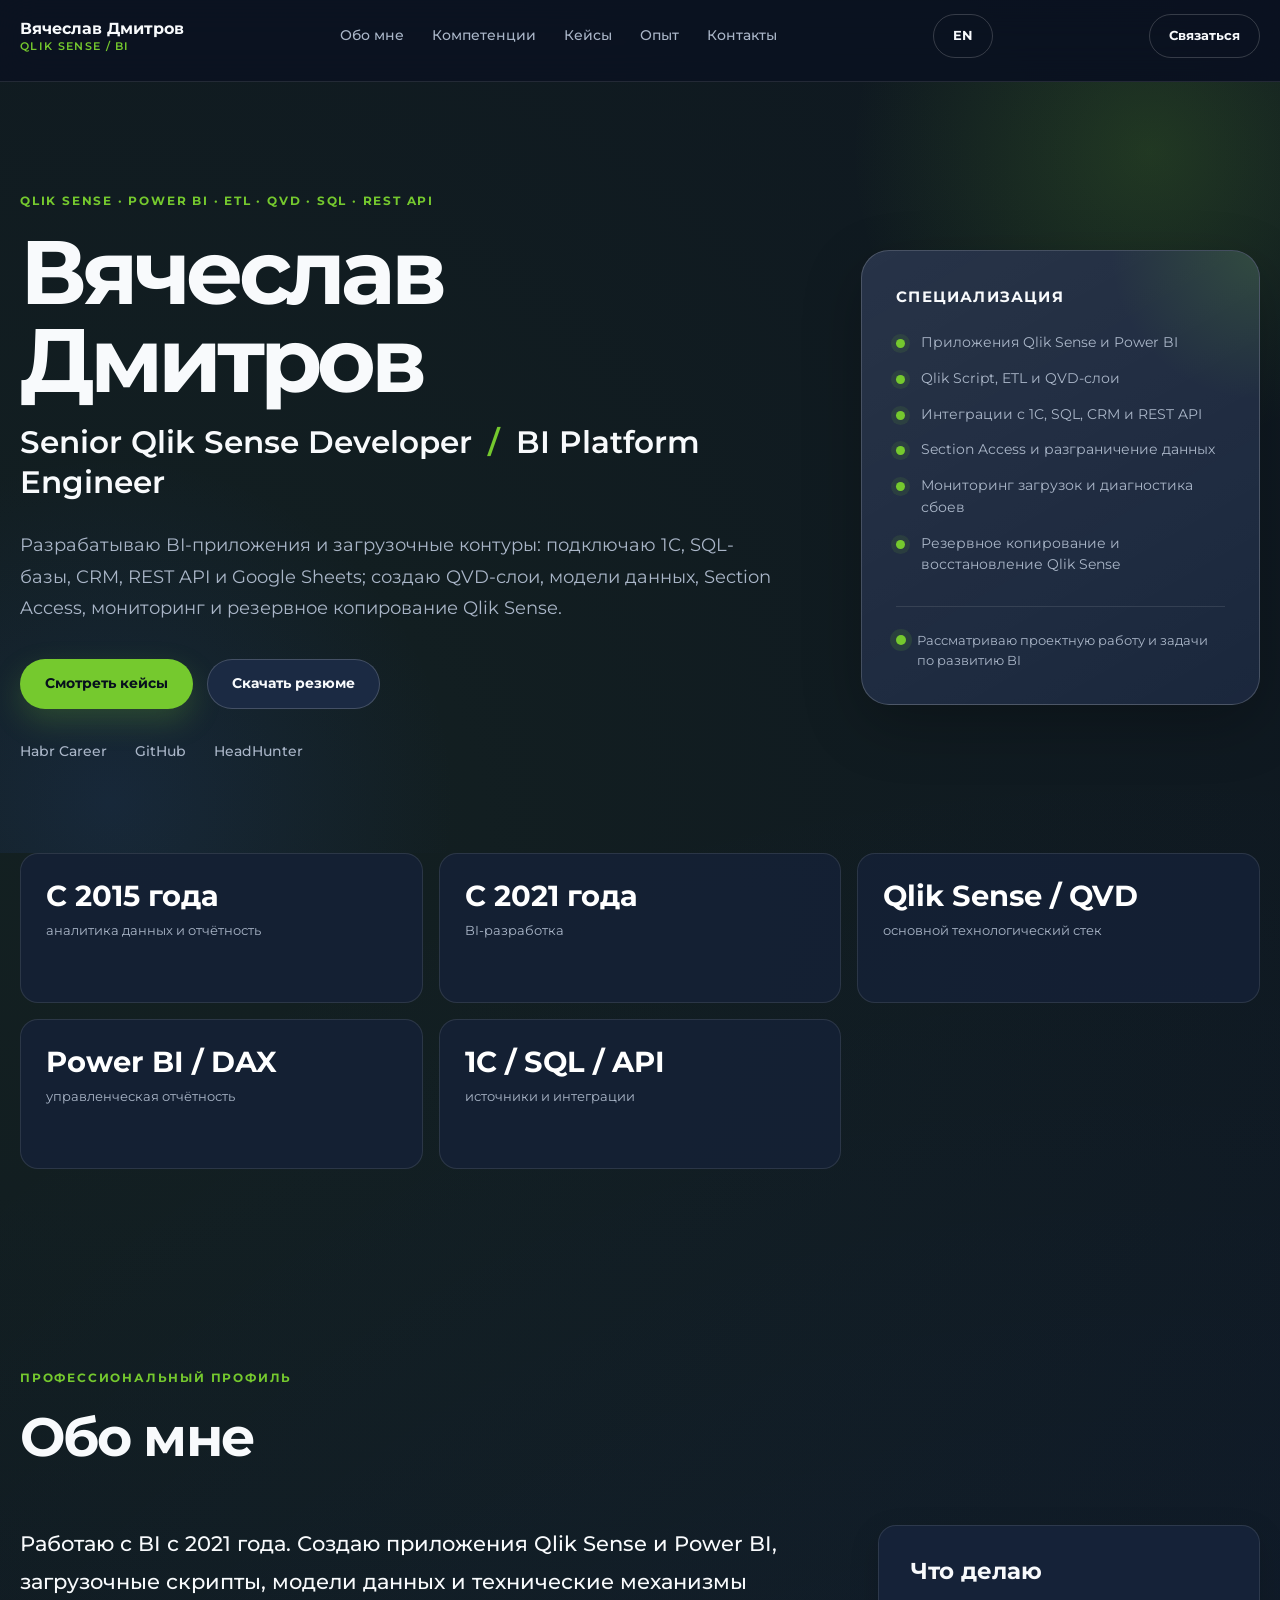
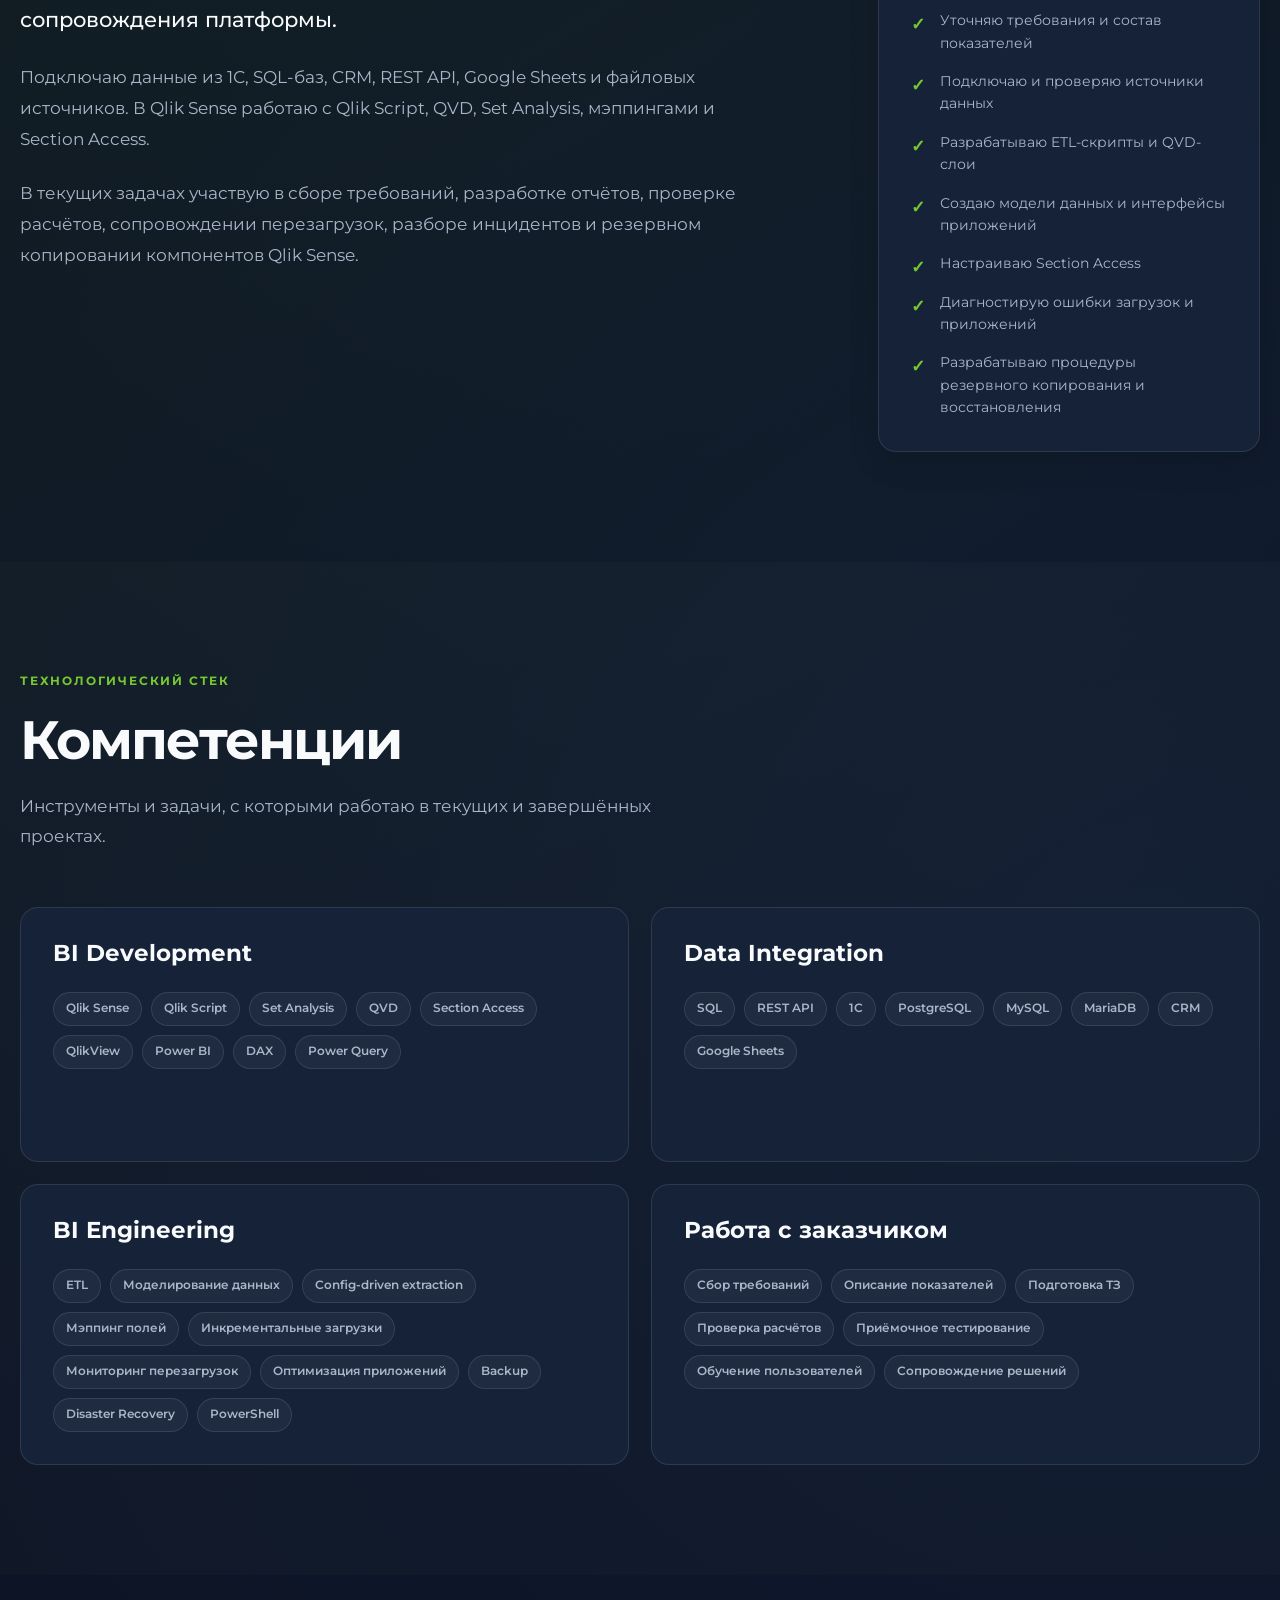
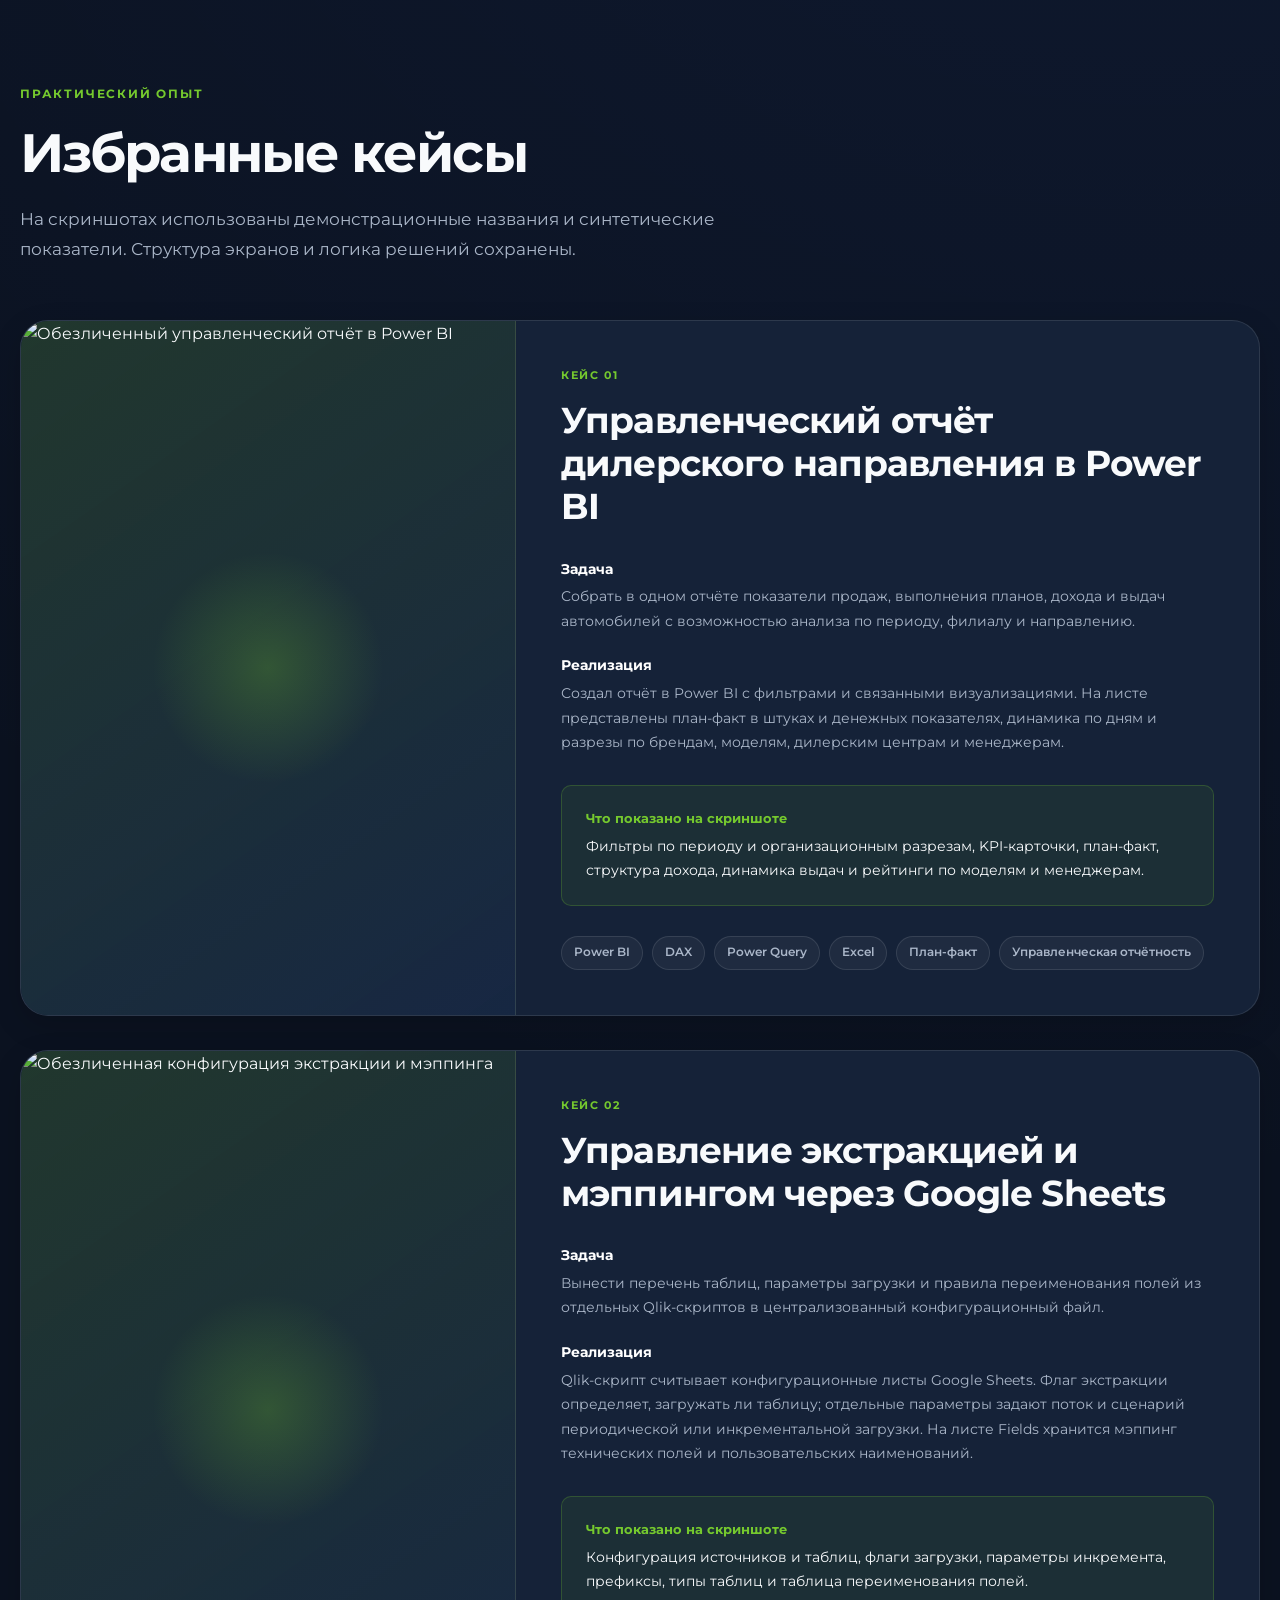
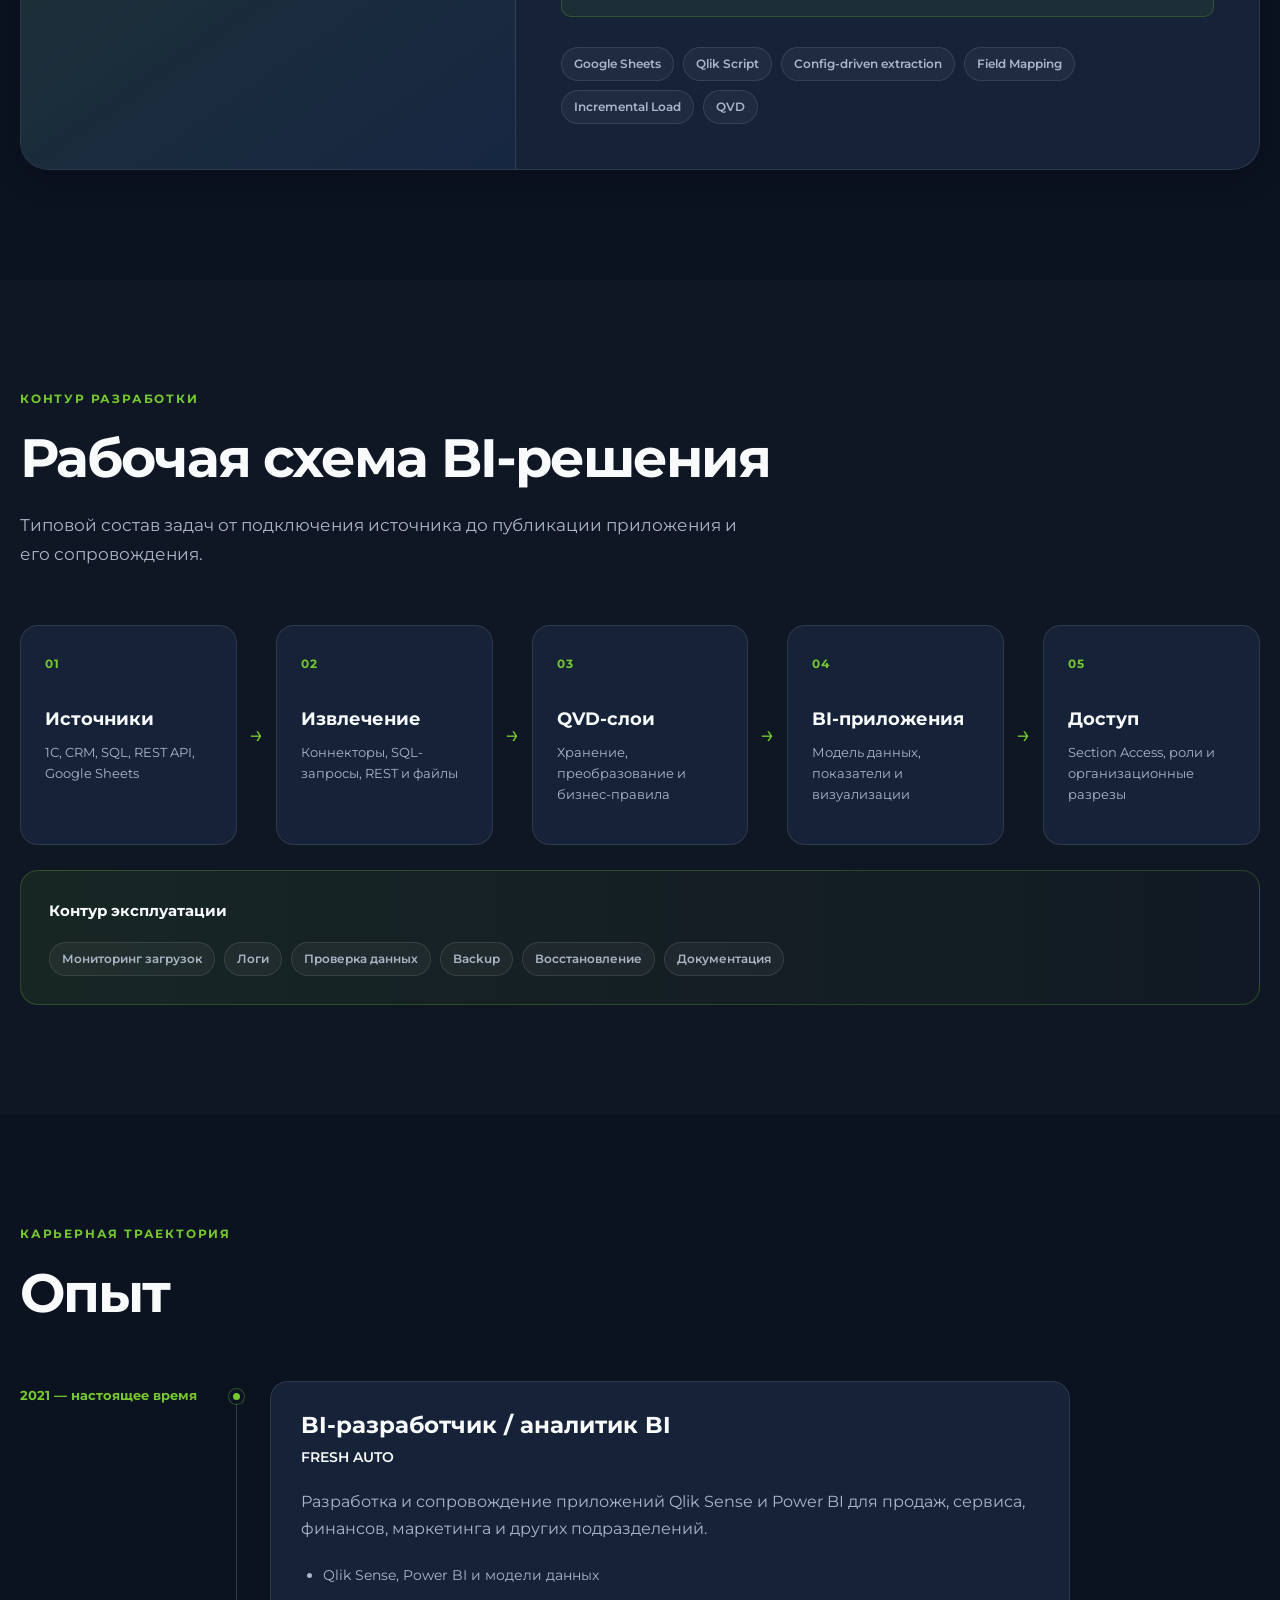
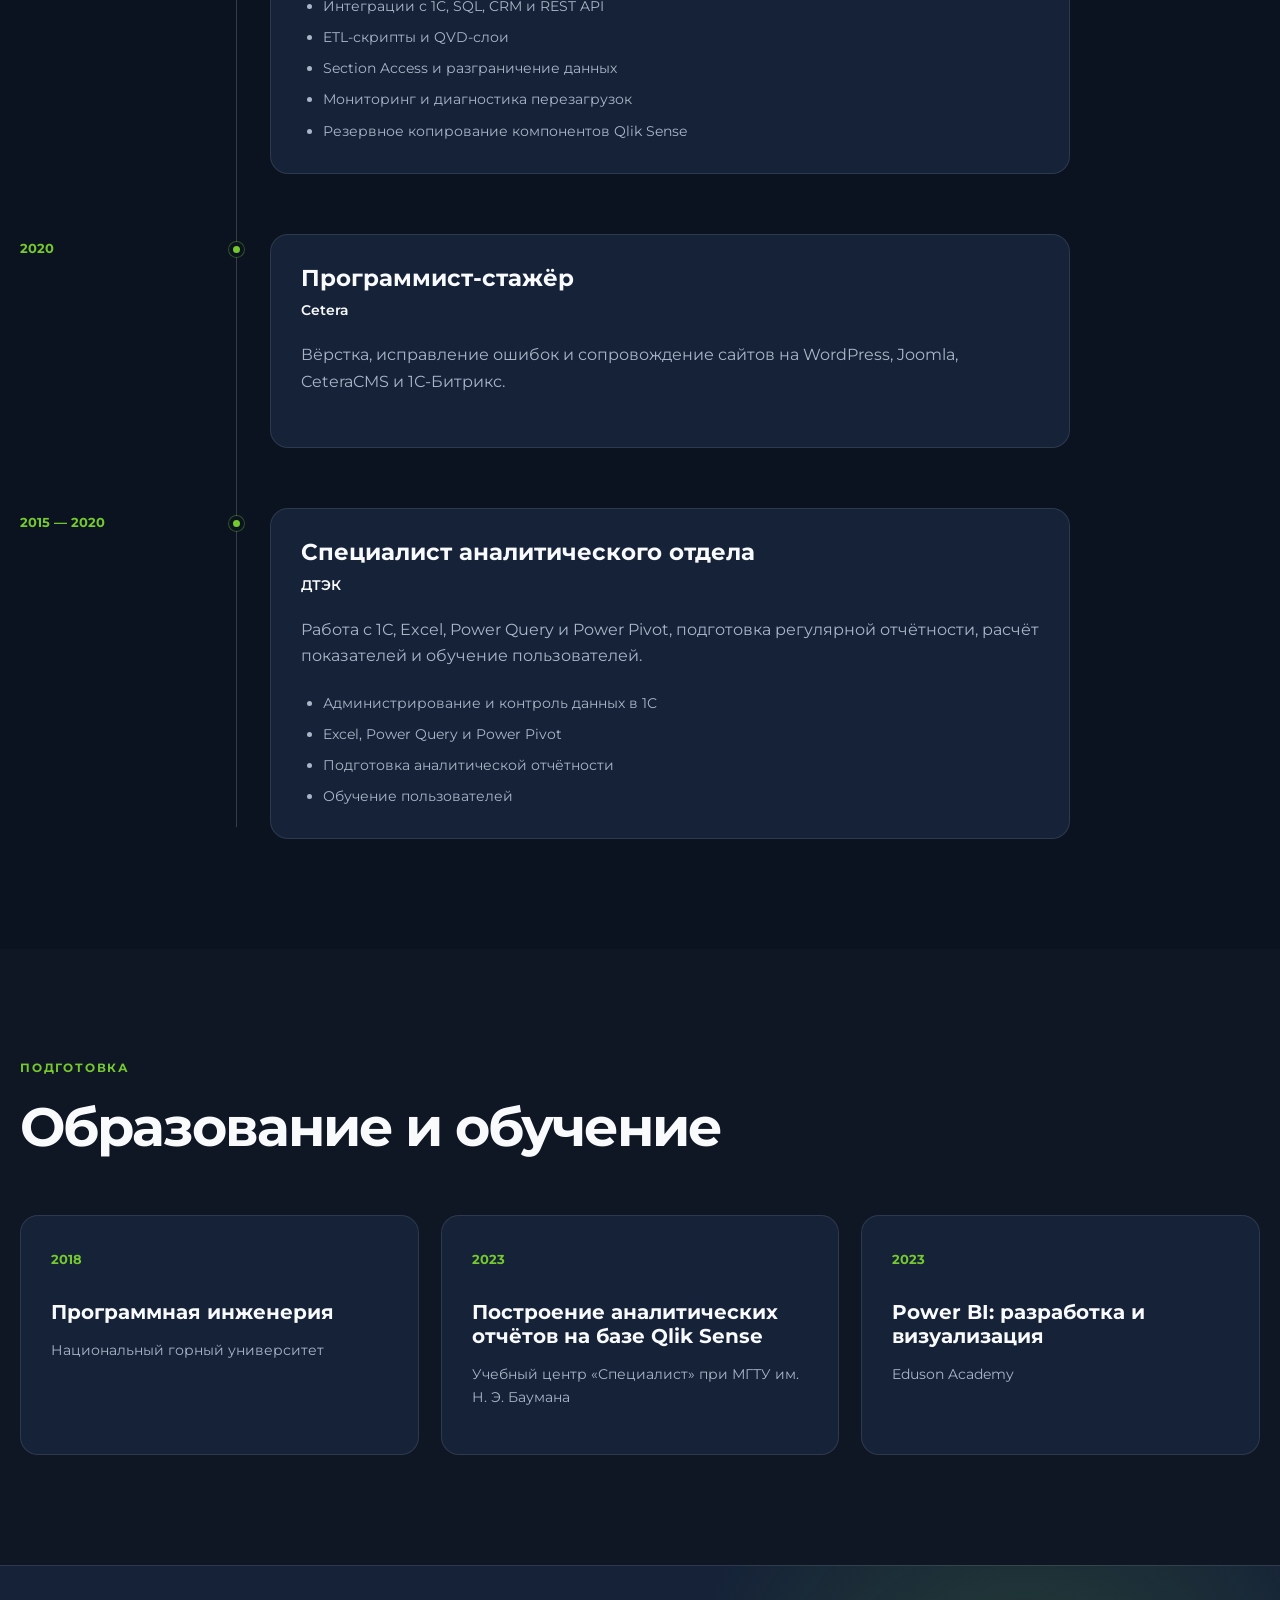
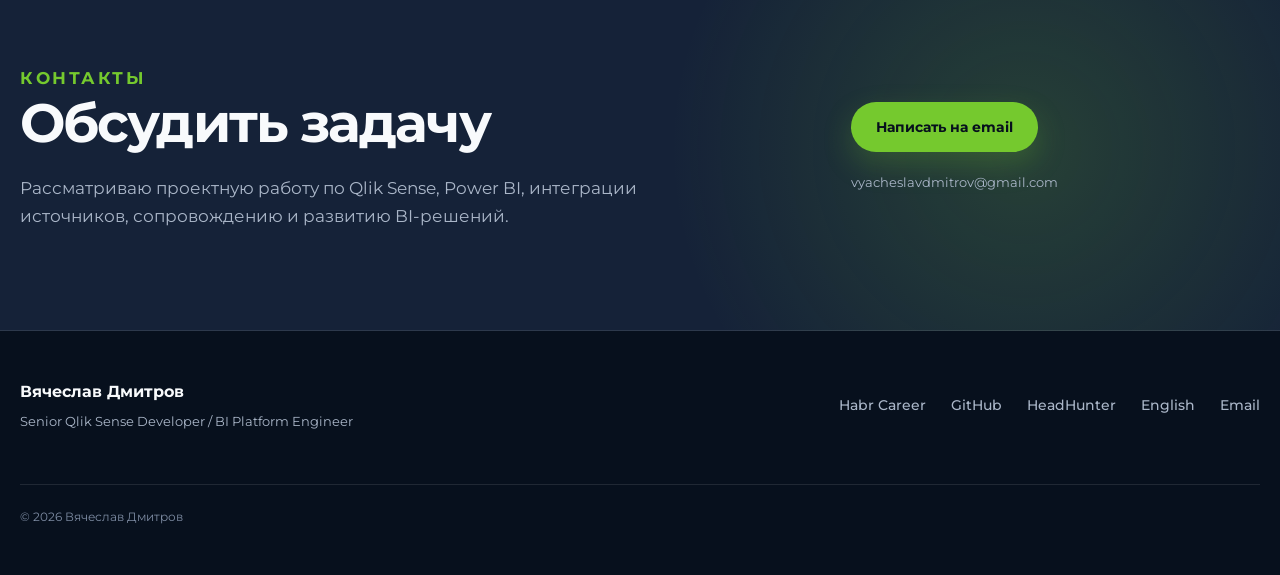
==== index.html @ 6a7e276f "Update index.html ru" ====
<!DOCTYPE html>
<html lang="ru">
  <head>
    <meta charset="UTF-8">
    <meta name="viewport" content="width=device-width, initial-scale=1.0">

    <title>
      Вячеслав Дмитров — Senior Qlik Sense Developer / BI Platform Engineer
    </title>

    <meta
      name="description"
      content="Портфолио Вячеслава Дмитрова: разработка Qlik Sense и Power BI, ETL, QVD, SQL, REST API, интеграции с 1С, Section Access, мониторинг и резервное копирование BI-платформы."
    >

    <meta name="author" content="Вячеслав Дмитров">
    <meta name="theme-color" content="#0f172a">

    <link
      rel="canonical"
      href="https://vyacheslavdmitrov.github.io/portfolio/"
    >

    <link
      rel="alternate"
      hreflang="ru"
      href="https://vyacheslavdmitrov.github.io/portfolio/"
    >

    <link
      rel="alternate"
      hreflang="en"
      href="https://vyacheslavdmitrov.github.io/portfolio/en/"
    >

    <link
      rel="alternate"
      hreflang="x-default"
      href="https://vyacheslavdmitrov.github.io/portfolio/en/"
    >

    <meta
      property="og:title"
      content="Вячеслав Дмитров — Senior Qlik Sense Developer"
    >

    <meta
      property="og:description"
      content="Qlik Sense, Power BI, ETL, QVD, SQL, REST API, интеграции с 1С и сопровождение BI-платформы."
    >

    <meta property="og:type" content="website">
    <meta property="og:locale" content="ru_RU">
    <meta property="og:locale:alternate" content="en_US">

    <meta
      property="og:url"
      content="https://vyacheslavdmitrov.github.io/portfolio/"
    >

    <meta
      property="og:image"
      content="https://vyacheslavdmitrov.github.io/portfolio/assets/img/cases/powerbi-sales-dashboard.webp"
    >

    <meta
      property="og:image:alt"
      content="Управленческий отчёт в Power BI из портфолио Вячеслава Дмитрова"
    >

    <link rel="preconnect" href="https://fonts.googleapis.com">

    <link
      rel="preconnect"
      href="https://fonts.gstatic.com"
      crossorigin
    >

    <link
      href="https://fonts.googleapis.com/css2?family=Montserrat:wght@400;500;600;700&display=swap"
      rel="stylesheet"
    >

    <link rel="stylesheet" href="style.css">
  </head>

  <body>
    <header class="page-header">
      <div class="container header-container">
        <a
          class="logo"
          href="#top"
          aria-label="Перейти в начало страницы"
        >
          <span class="logo-name">Вячеслав Дмитров</span>
          <span class="logo-role">Qlik Sense / BI</span>
        </a>

        <nav
          class="main-navigation"
          aria-label="Основная навигация"
        >
          <a href="#about">Обо мне</a>
          <a href="#skills">Компетенции</a>
          <a href="#cases">Кейсы</a>
          <a href="#experience">Опыт</a>
          <a href="#contacts">Контакты</a>
        </nav>

        <a
          class="button button-small button-outline"
          href="en/"
          lang="en"
          hreflang="en"
          aria-label="Open the English version"
        >
          EN
        </a>

        <a
          class="button button-small button-outline"
          href="mailto:vyacheslavdmitrov@gmail.com"
        >
          Связаться
        </a>
      </div>
    </header>

    <main id="top">
      <section class="hero">
        <div class="container hero-container">
          <div class="hero-content">
            <p class="section-label">
              Qlik Sense · Power BI · ETL · QVD · SQL · REST API
            </p>

            <h1>Вячеслав Дмитров</h1>

            <p class="hero-role">
              Senior Qlik Sense Developer
              <span>/</span>
              BI Platform Engineer
            </p>

            <p class="hero-description">
              Разрабатываю BI-приложения и загрузочные контуры:
              подключаю 1С, SQL-базы, CRM, REST API и Google Sheets;
              создаю QVD-слои, модели данных, Section Access,
              мониторинг и резервное копирование Qlik Sense.
            </p>

            <div class="hero-actions">
              <a
                class="button button-primary"
                href="#cases"
              >
                Смотреть кейсы
              </a>

              <a
                class="button button-secondary"
                href="assets/docs/vyacheslav-dmitrov-resume-ru.pdf"
                target="_blank"
                rel="noopener noreferrer"
                download
              >
                Скачать резюме
              </a>
            </div>

            <div class="hero-links">
              <a
                href="https://career.habr.com/mitro7"
                target="_blank"
                rel="noopener noreferrer"
              >
                Habr Career
              </a>

              <a
                href="https://github.com/vyacheslavdmitrov"
                target="_blank"
                rel="noopener noreferrer"
              >
                GitHub
              </a>

              <a
                href="https://rostov.hh.ru/resume/9851c2deff0911af680039ed1f31436a314e34"
                target="_blank"
                rel="noopener noreferrer"
              >
                HeadHunter
              </a>
            </div>
          </div>

          <aside
            class="hero-card"
            aria-label="Специализация"
          >
            <p class="hero-card-title">
              Специализация
            </p>

            <ul class="hero-specialization">
              <li>Приложения Qlik Sense и Power BI</li>
              <li>Qlik Script, ETL и QVD-слои</li>
              <li>Интеграции с 1С, SQL, CRM и REST API</li>
              <li>Section Access и разграничение данных</li>
              <li>Мониторинг загрузок и диагностика сбоев</li>
              <li>Резервное копирование и восстановление Qlik Sense</li>
            </ul>

            <div class="availability">
              <span
                class="availability-indicator"
                aria-hidden="true"
              ></span>

              Рассматриваю проектную работу и задачи по развитию BI
            </div>
          </aside>
        </div>
      </section>

      <section
        class="metrics"
        aria-label="Основные направления работы"
      >
        <div class="container metrics-grid">
          <article class="metric-card">
            <strong>С 2015 года</strong>
            <span>аналитика данных и отчётность</span>
          </article>

          <article class="metric-card">
            <strong>С 2021 года</strong>
            <span>BI-разработка</span>
          </article>

          <article class="metric-card">
            <strong>Qlik Sense / QVD</strong>
            <span>основной технологический стек</span>
          </article>

          <article class="metric-card">
            <strong>Power BI / DAX</strong>
            <span>управленческая отчётность</span>
          </article>

          <article class="metric-card">
            <strong>1С / SQL / API</strong>
            <span>источники и интеграции</span>
          </article>
        </div>
      </section>

      <section
        class="section about"
        id="about"
      >
        <div class="container">
          <div class="section-heading">
            <p class="section-label">
              Профессиональный профиль
            </p>

            <h2>Обо мне</h2>
          </div>

          <div class="about-grid">
            <div class="about-content">
              <p class="about-lead">
                Работаю с BI с 2021 года. Создаю приложения
                Qlik Sense и Power BI, загрузочные скрипты,
                модели данных и технические механизмы
                сопровождения платформы.
              </p>

              <p>
                Подключаю данные из 1С, SQL-баз, CRM, REST API,
                Google Sheets и файловых источников. В Qlik Sense
                работаю с Qlik Script, QVD, Set Analysis,
                мэппингами и Section Access.
              </p>

              <p>
                В текущих задачах участвую в сборе требований,
                разработке отчётов, проверке расчётов,
                сопровождении перезагрузок, разборе инцидентов
                и резервном копировании компонентов Qlik Sense.
              </p>
            </div>

            <div class="principles-card">
              <h3>Что делаю</h3>

              <ul class="check-list">
                <li>
                  Уточняю требования и состав показателей
                </li>

                <li>
                  Подключаю и проверяю источники данных
                </li>

                <li>
                  Разрабатываю ETL-скрипты и QVD-слои
                </li>

                <li>
                  Создаю модели данных и интерфейсы приложений
                </li>

                <li>
                  Настраиваю Section Access
                </li>

                <li>
                  Диагностирую ошибки загрузок и приложений
                </li>

                <li>
                  Разрабатываю процедуры резервного копирования
                  и восстановления
                </li>
              </ul>
            </div>
          </div>
        </div>
      </section>

      <section
        class="section skills-section"
        id="skills"
      >
        <div class="container">
          <div class="section-heading">
            <p class="section-label">
              Технологический стек
            </p>

            <h2>Компетенции</h2>

            <p>
              Инструменты и задачи, с которыми работаю
              в текущих и завершённых проектах.
            </p>
          </div>

          <div class="skills-grid">
            <article class="skill-card">
              <h3>BI Development</h3>

              <div class="tags">
                <span>Qlik Sense</span>
                <span>Qlik Script</span>
                <span>Set Analysis</span>
                <span>QVD</span>
                <span>Section Access</span>
                <span>QlikView</span>
                <span>Power BI</span>
                <span>DAX</span>
                <span>Power Query</span>
              </div>
            </article>

            <article class="skill-card">
              <h3>Data Integration</h3>

              <div class="tags">
                <span>SQL</span>
                <span>REST API</span>
                <span>1С</span>
                <span>PostgreSQL</span>
                <span>MySQL</span>
                <span>MariaDB</span>
                <span>CRM</span>
                <span>Google Sheets</span>
              </div>
            </article>

            <article class="skill-card">
              <h3>BI Engineering</h3>

              <div class="tags">
                <span>ETL</span>
                <span>Моделирование данных</span>
                <span>Config-driven extraction</span>
                <span>Мэппинг полей</span>
                <span>Инкрементальные загрузки</span>
                <span>Мониторинг перезагрузок</span>
                <span>Оптимизация приложений</span>
                <span>Backup</span>
                <span>Disaster Recovery</span>
                <span>PowerShell</span>
              </div>
            </article>

            <article class="skill-card">
              <h3>Работа с заказчиком</h3>

              <div class="tags">
                <span>Сбор требований</span>
                <span>Описание показателей</span>
                <span>Подготовка ТЗ</span>
                <span>Проверка расчётов</span>
                <span>Приёмочное тестирование</span>
                <span>Обучение пользователей</span>
                <span>Сопровождение решений</span>
              </div>
            </article>
          </div>
        </div>
      </section>

      <section
        class="section cases-section"
        id="cases"
      >
        <div class="container">
          <div class="section-heading">
            <p class="section-label">
              Практический опыт
            </p>

            <h2>Избранные кейсы</h2>

            <p>
              На скриншотах использованы демонстрационные названия
              и синтетические показатели. Структура экранов
              и логика решений сохранены.
            </p>
          </div>

          <div class="cases-list">
            <article class="case-card">
              <div class="case-media">
                <img
                  src="assets/img/cases/powerbi-sales-dashboard.webp"
                  alt="Обезличенный управленческий отчёт в Power BI"
                  width="1600"
                  height="900"
                  loading="lazy"
                  decoding="async"
                >
              </div>

              <div class="case-content">
                <p class="case-number">
                  Кейс 01
                </p>

                <h3>
                  Управленческий отчёт дилерского направления
                  в Power BI
                </h3>

                <div class="case-section">
                  <h4>Задача</h4>

                  <p>
                    Собрать в одном отчёте показатели продаж,
                    выполнения планов, дохода и выдач автомобилей
                    с возможностью анализа по периоду,
                    филиалу и направлению.
                  </p>
                </div>

                <div class="case-section">
                  <h4>Реализация</h4>

                  <p>
                    Создал отчёт в Power BI с фильтрами
                    и связанными визуализациями. На листе представлены
                    план-факт в штуках и денежных показателях,
                    динамика по дням и разрезы по брендам,
                    моделям, дилерским центрам и менеджерам.
                  </p>
                </div>

                <div class="case-result">
                  <strong>
                    Что показано на скриншоте
                  </strong>

                  <p>
                    Фильтры по периоду и организационным разрезам,
                    KPI-карточки, план-факт, структура дохода,
                    динамика выдач и рейтинги по моделям
                    и менеджерам.
                  </p>
                </div>

                <div class="case-stack">
                  <span>Power BI</span>
                  <span>DAX</span>
                  <span>Power Query</span>
                  <span>Excel</span>
                  <span>План-факт</span>
                  <span>Управленческая отчётность</span>
                </div>
              </div>
            </article>

            <article class="case-card">
              <div class="case-media">
                <img
                  src="assets/img/cases/config-driven-extract.webp"
                  alt="Обезличенная конфигурация экстракции и мэппинга"
                  width="1600"
                  height="900"
                  loading="lazy"
                  decoding="async"
                >
              </div>

              <div class="case-content">
                <p class="case-number">
                  Кейс 02
                </p>

                <h3>
                  Управление экстракцией и мэппингом
                  через Google Sheets
                </h3>

                <div class="case-section">
                  <h4>Задача</h4>

                  <p>
                    Вынести перечень таблиц, параметры загрузки
                    и правила переименования полей
                    из отдельных Qlik-скриптов
                    в централизованный конфигурационный файл.
                  </p>
                </div>

                <div class="case-section">
                  <h4>Реализация</h4>

                  <p>
                    Qlik-скрипт считывает конфигурационные листы
                    Google Sheets. Флаг экстракции определяет,
                    загружать ли таблицу; отдельные параметры задают
                    поток и сценарий периодической или инкрементальной
                    загрузки. На листе Fields хранится мэппинг
                    технических полей и пользовательских наименований.
                  </p>
                </div>

                <div class="case-result">
                  <strong>
                    Что показано на скриншоте
                  </strong>

                  <p>
                    Конфигурация источников и таблиц,
                    флаги загрузки, параметры инкремента,
                    префиксы, типы таблиц и таблица
                    переименования полей.
                  </p>
                </div>

                <div class="case-stack">
                  <span>Google Sheets</span>
                  <span>Qlik Script</span>
                  <span>Config-driven extraction</span>
                  <span>Field Mapping</span>
                  <span>Incremental Load</span>
                  <span>QVD</span>
                </div>
              </div>
            </article>
          </div>
        </div>
      </section>

      <section class="section architecture-section">
        <div class="container">
          <div class="section-heading">
            <p class="section-label">
              Контур разработки
            </p>

            <h2>Рабочая схема BI-решения</h2>

            <p>
              Типовой состав задач от подключения источника
              до публикации приложения и его сопровождения.
            </p>
          </div>

          <div class="architecture-flow">
            <article class="architecture-step">
              <span class="architecture-number">01</span>
              <h3>Источники</h3>
              <p>1С, CRM, SQL, REST API, Google Sheets</p>
            </article>

            <span
              class="architecture-arrow"
              aria-hidden="true"
            >
              →
            </span>

            <article class="architecture-step">
              <span class="architecture-number">02</span>
              <h3>Извлечение</h3>
              <p>Коннекторы, SQL-запросы, REST и файлы</p>
            </article>

            <span
              class="architecture-arrow"
              aria-hidden="true"
            >
              →
            </span>

            <article class="architecture-step">
              <span class="architecture-number">03</span>
              <h3>QVD-слои</h3>
              <p>Хранение, преобразование и бизнес-правила</p>
            </article>

            <span
              class="architecture-arrow"
              aria-hidden="true"
            >
              →
            </span>

            <article class="architecture-step">
              <span class="architecture-number">04</span>
              <h3>BI-приложения</h3>
              <p>Модель данных, показатели и визуализации</p>
            </article>

            <span
              class="architecture-arrow"
              aria-hidden="true"
            >
              →
            </span>

            <article class="architecture-step">
              <span class="architecture-number">05</span>
              <h3>Доступ</h3>
              <p>Section Access, роли и организационные разрезы</p>
            </article>
          </div>

          <div class="platform-layer">
            <strong>
              Контур эксплуатации
            </strong>

            <div class="tags">
              <span>Мониторинг загрузок</span>
              <span>Логи</span>
              <span>Проверка данных</span>
              <span>Backup</span>
              <span>Восстановление</span>
              <span>Документация</span>
            </div>
          </div>
        </div>
      </section>

      <section
        class="section experience-section"
        id="experience"
      >
        <div class="container">
          <div class="section-heading">
            <p class="section-label">
              Карьерная траектория
            </p>

            <h2>Опыт</h2>
          </div>

          <div class="timeline">
            <article class="timeline-item">
              <div class="timeline-period">
                2021 — настоящее время
              </div>

              <div class="timeline-content">
                <h3>
                  BI-разработчик / аналитик BI
                </h3>

                <p class="timeline-company">
                  FRESH AUTO
                </p>

                <p>
                  Разработка и сопровождение приложений
                  Qlik Sense и Power BI для продаж,
                  сервиса, финансов, маркетинга
                  и других подразделений.
                </p>

                <ul>
                  <li>
                    Qlik Sense, Power BI и модели данных
                  </li>

                  <li>
                    Интеграции с 1С, SQL, CRM и REST API
                  </li>

                  <li>
                    ETL-скрипты и QVD-слои
                  </li>

                  <li>
                    Section Access и разграничение данных
                  </li>

                  <li>
                    Мониторинг и диагностика перезагрузок
                  </li>

                  <li>
                    Резервное копирование компонентов Qlik Sense
                  </li>
                </ul>
              </div>
            </article>

            <article class="timeline-item">
              <div class="timeline-period">
                2020
              </div>

              <div class="timeline-content">
                <h3>Программист-стажёр</h3>

                <p class="timeline-company">
                  Cetera
                </p>

                <p>
                  Вёрстка, исправление ошибок
                  и сопровождение сайтов на WordPress,
                  Joomla, CeteraCMS и 1С-Битрикс.
                </p>
              </div>
            </article>

            <article class="timeline-item">
              <div class="timeline-period">
                2015 — 2020
              </div>

              <div class="timeline-content">
                <h3>
                  Специалист аналитического отдела
                </h3>

                <p class="timeline-company">
                  ДТЭК
                </p>

                <p>
                  Работа с 1С, Excel, Power Query и Power Pivot,
                  подготовка регулярной отчётности,
                  расчёт показателей и обучение пользователей.
                </p>

                <ul>
                  <li>
                    Администрирование и контроль данных в 1С
                  </li>

                  <li>
                    Excel, Power Query и Power Pivot
                  </li>

                  <li>
                    Подготовка аналитической отчётности
                  </li>

                  <li>
                    Обучение пользователей
                  </li>
                </ul>
              </div>
            </article>
          </div>
        </div>
      </section>

      <section class="section education-section">
        <div class="container">
          <div class="section-heading">
            <p class="section-label">
              Подготовка
            </p>

            <h2>Образование и обучение</h2>
          </div>

          <div class="education-grid">
            <article class="education-card">
              <span class="education-year">
                2018
              </span>

              <h3>Программная инженерия</h3>

              <p>
                Национальный горный университет
              </p>
            </article>

            <article class="education-card">
              <span class="education-year">
                2023
              </span>

              <h3>
                Построение аналитических отчётов
                на базе Qlik Sense
              </h3>

              <p>
                Учебный центр «Специалист»
                при МГТУ им. Н. Э. Баумана
              </p>
            </article>

            <article class="education-card">
              <span class="education-year">
                2023
              </span>

              <h3>
                Power BI: разработка и визуализация
              </h3>

              <p>
                Eduson Academy
              </p>
            </article>
          </div>
        </div>
      </section>

      <section
        class="contact-section"
        id="contacts"
      >
        <div class="container contact-container">
          <div>
            <p class="section-label">
              Контакты
            </p>

            <h2>Обсудить задачу</h2>

            <p>
              Рассматриваю проектную работу по Qlik Sense,
              Power BI, интеграции источников,
              сопровождению и развитию BI-решений.
            </p>
          </div>

          <div class="contact-actions">
            <a
              class="button button-primary"
              href="mailto:vyacheslavdmitrov@gmail.com"
            >
              Написать на email
            </a>

            <a
              class="contact-email"
              href="mailto:vyacheslavdmitrov@gmail.com"
            >
              vyacheslavdmitrov@gmail.com
            </a>
          </div>
        </div>
      </section>
    </main>

    <footer class="page-footer">
      <div class="container footer-container">
        <div>
          <strong>
            Вячеслав Дмитров
          </strong>

          <p>
            Senior Qlik Sense Developer / BI Platform Engineer
          </p>
        </div>

        <div class="footer-links">
          <a
            href="https://career.habr.com/mitro7"
            target="_blank"
            rel="noopener noreferrer"
          >
            Habr Career
          </a>

          <a
            href="https://github.com/vyacheslavdmitrov"
            target="_blank"
            rel="noopener noreferrer"
          >
            GitHub
          </a>

          <a
            href="https://rostov.hh.ru/resume/9851c2deff0911af680039ed1f31436a314e34"
            target="_blank"
            rel="noopener noreferrer"
          >
            HeadHunter
          </a>

          <a
            href="en/"
            lang="en"
            hreflang="en"
          >
            English
          </a>

          <a href="mailto:vyacheslavdmitrov@gmail.com">
            Email
          </a>
        </div>

        <p class="copyright">
          © 2026 Вячеслав Дмитров
        </p>
      </div>
    </footer>
  </body>
</html>
---- style.css ----
/* =========================================
   БАЗОВЫЕ НАСТРОЙКИ
   ========================================= */

:root {
  --color-background: #0b1220;
  --color-background-secondary: #101a2d;
  --color-surface: #152238;
  --color-surface-light: #1b2a43;
  --color-surface-hover: #213450;

  --color-text: #f8fafc;
  --color-text-secondary: #aab6c8;
  --color-text-muted: #7e8ca3;

  --color-accent: #75c92e;
  --color-accent-light: #96df55;
  --color-accent-dark: #4f931c;

  --color-border: rgba(255, 255, 255, 0.1);
  --color-border-strong: rgba(255, 255, 255, 0.18);

  --color-white: #ffffff;
  --color-dark: #07101d;

  --shadow-small: 0 10px 30px rgba(0, 0, 0, 0.16);
  --shadow-medium: 0 20px 60px rgba(0, 0, 0, 0.24);
  --shadow-accent: 0 12px 30px rgba(117, 201, 46, 0.22);

  --radius-small: 10px;
  --radius-medium: 18px;
  --radius-large: 28px;

  --container-width: 1240px;
  --header-height: 82px;

  --transition: 180ms ease;
}

*,
*::before,
*::after {
  box-sizing: border-box;
}

html {
  scroll-behavior: smooth;
  scroll-padding-top: calc(var(--header-height) + 24px);
}

body {
  margin: 0;
  min-width: 320px;

  font-family: "Montserrat", "Helvetica Neue", "Arial", sans-serif;
  font-size: 16px;
  line-height: 1.65;

  color: var(--color-text);
  background:
    radial-gradient(
      circle at 10% 10%,
      rgba(117, 201, 46, 0.08),
      transparent 28%
    ),
    radial-gradient(
      circle at 90% 30%,
      rgba(64, 118, 255, 0.08),
      transparent 30%
    ),
    var(--color-background);

  text-align: left;
  overflow-x: hidden;
}

body::selection {
  color: var(--color-dark);
  background-color: var(--color-accent);
}

img {
  display: block;
  max-width: 100%;
  height: auto;
}

a {
  color: inherit;
  text-decoration: none;
}

button,
input,
textarea,
select {
  font: inherit;
}

h1,
h2,
h3,
h4,
p,
ul {
  margin-top: 0;
}

h1,
h2,
h3,
h4 {
  line-height: 1.2;
}

h2 {
  margin-bottom: 20px;
  font-size: clamp(34px, 5vw, 54px);
  font-weight: 700;
  letter-spacing: -0.035em;
}

h3 {
  font-size: 23px;
}

p {
  color: var(--color-text-secondary);
}

ul {
  padding-left: 22px;
}

.container {
  width: min(100% - 40px, var(--container-width));
  margin-right: auto;
  margin-left: auto;
}


/* =========================================
   ДОСТУПНОСТЬ
   ========================================= */

a:focus-visible,
button:focus-visible {
  outline: 3px solid rgba(117, 201, 46, 0.55);
  outline-offset: 4px;
  border-radius: 6px;
}


/* =========================================
   ШАПКА
   ========================================= */

.page-header {
  position: sticky;
  top: 0;
  z-index: 100;

  min-height: var(--header-height);
  padding: 14px 0;

  background: rgba(11, 18, 32, 0.88);
  border-bottom: 1px solid var(--color-border);
  backdrop-filter: blur(18px);
  -webkit-backdrop-filter: blur(18px);
}

.header-container {
  display: flex;
  align-items: center;
  justify-content: space-between;
  gap: 30px;
}

.logo {
  display: flex;
  flex-shrink: 0;
  flex-direction: column;
  gap: 2px;
}

.logo-name {
  color: var(--color-text);
  font-size: 16px;
  font-weight: 700;
  line-height: 1.2;
}

.logo-role {
  color: var(--color-accent);
  font-size: 11px;
  font-weight: 600;
  line-height: 1.2;
  letter-spacing: 0.12em;
  text-transform: uppercase;
}

.main-navigation {
  display: flex;
  align-items: center;
  justify-content: center;
  gap: 28px;
}

.main-navigation a,
.hero-links a,
.footer-links a {
  position: relative;

  color: var(--color-text-secondary);
  font-size: 14px;
  font-weight: 500;

  transition:
    color var(--transition),
    opacity var(--transition);
}

.main-navigation a::after,
.hero-links a::after,
.footer-links a::after {
  position: absolute;
  right: 0;
  bottom: -7px;
  left: 0;

  height: 2px;

  content: "";
  background-color: var(--color-accent);
  border-radius: 10px;

  transform: scaleX(0);
  transform-origin: left;
  transition: transform var(--transition);
}

.main-navigation a:hover,
.hero-links a:hover,
.footer-links a:hover {
  color: var(--color-white);
}

.main-navigation a:hover::after,
.hero-links a:hover::after,
.footer-links a:hover::after {
  transform: scaleX(1);
}


/* =========================================
   КНОПКИ
   ========================================= */

.button {
  display: inline-flex;
  align-items: center;
  justify-content: center;

  min-height: 50px;
  padding: 13px 24px;

  color: var(--color-white);
  font-size: 14px;
  font-weight: 700;
  line-height: 1.2;
  text-align: center;

  border: 1px solid transparent;
  border-radius: 999px;
  cursor: pointer;

  transition:
    color var(--transition),
    background-color var(--transition),
    border-color var(--transition),
    box-shadow var(--transition),
    transform var(--transition);
}

.button:hover {
  transform: translateY(-2px);
}

.button:active {
  transform: translateY(0);
}

.button-primary {
  color: var(--color-dark);
  background-color: var(--color-accent);
  box-shadow: var(--shadow-accent);
}

.button-primary:hover {
  background-color: var(--color-accent-light);
  box-shadow: 0 16px 38px rgba(117, 201, 46, 0.3);
}

.button-secondary {
  color: var(--color-text);
  background-color: var(--color-surface-light);
  border-color: var(--color-border-strong);
}

.button-secondary:hover {
  background-color: var(--color-surface-hover);
  border-color: rgba(117, 201, 46, 0.45);
}

.button-outline {
  min-height: 44px;
  color: var(--color-text);
  background-color: transparent;
  border-color: var(--color-border-strong);
}

.button-outline:hover {
  color: var(--color-dark);
  background-color: var(--color-accent);
  border-color: var(--color-accent);
}

.button-small {
  padding: 10px 19px;
  font-size: 13px;
}


/* =========================================
   ПЕРВЫЙ ЭКРАН
   ========================================= */

.hero {
  position: relative;
  padding: 110px 0 90px;
  overflow: hidden;
}

.hero::before {
  position: absolute;
  top: -240px;
  right: -180px;

  width: 620px;
  height: 620px;

  content: "";
  background: radial-gradient(
    circle,
    rgba(117, 201, 46, 0.18),
    transparent 68%
  );
  pointer-events: none;
}

.hero::after {
  position: absolute;
  bottom: -300px;
  left: -240px;

  width: 700px;
  height: 700px;

  content: "";
  background: radial-gradient(
    circle,
    rgba(51, 94, 220, 0.13),
    transparent 70%
  );
  pointer-events: none;
}

.hero-container {
  position: relative;
  z-index: 1;

  display: grid;
  grid-template-columns: minmax(0, 1.45fr) minmax(340px, 0.75fr);
  align-items: center;
  gap: 70px;
}

.hero-content {
  max-width: 790px;
}

.section-label {
  margin-bottom: 18px;

  color: var(--color-accent);
  font-size: 12px;
  font-weight: 700;
  line-height: 1.5;
  letter-spacing: 0.15em;
  text-transform: uppercase;
}

.hero h1 {
  margin-bottom: 18px;

  font-size: clamp(54px, 7vw, 92px);
  font-weight: 700;
  line-height: 0.98;
  letter-spacing: -0.055em;
}

.hero-role {
  margin-bottom: 28px;

  color: var(--color-text);
  font-size: clamp(21px, 3vw, 31px);
  font-weight: 600;
  line-height: 1.3;
}

.hero-role span {
  margin: 0 7px;
  color: var(--color-accent);
}

.hero-description {
  max-width: 760px;
  margin-bottom: 34px;

  font-size: 18px;
  line-height: 1.75;
}

.hero-actions {
  display: flex;
  flex-wrap: wrap;
  gap: 14px;
  margin-bottom: 31px;
}

.hero-links {
  display: flex;
  flex-wrap: wrap;
  gap: 28px;
}

.hero-card {
  position: relative;

  padding: 34px;

  background:
    linear-gradient(
      150deg,
      rgba(255, 255, 255, 0.08),
      rgba(255, 255, 255, 0.025)
    ),
    var(--color-surface);
  border: 1px solid var(--color-border-strong);
  border-radius: var(--radius-large);
  box-shadow: var(--shadow-medium);

  overflow: hidden;
}

.hero-card::before {
  position: absolute;
  top: 0;
  right: 0;

  width: 150px;
  height: 150px;

  content: "";
  background: radial-gradient(
    circle at top right,
    rgba(117, 201, 46, 0.18),
    transparent 70%
  );
}

.hero-card-title {
  position: relative;
  margin-bottom: 23px;

  color: var(--color-text);
  font-size: 15px;
  font-weight: 700;
  letter-spacing: 0.08em;
  text-transform: uppercase;
}

.hero-specialization {
  position: relative;

  display: grid;
  gap: 14px;

  margin: 0 0 30px;
  padding: 0;

  list-style: none;
}

.hero-specialization li {
  position: relative;
  padding-left: 25px;

  color: var(--color-text-secondary);
  font-size: 14px;
  line-height: 1.55;
}

.hero-specialization li::before {
  position: absolute;
  top: 7px;
  left: 0;

  width: 9px;
  height: 9px;

  content: "";
  background-color: var(--color-accent);
  border-radius: 50%;
  box-shadow: 0 0 0 5px rgba(117, 201, 46, 0.1);
}

.availability {
  position: relative;

  display: flex;
  align-items: flex-start;
  gap: 11px;

  padding-top: 23px;

  color: var(--color-text-secondary);
  font-size: 13px;
  line-height: 1.55;

  border-top: 1px solid var(--color-border);
}

.availability-indicator {
  flex: 0 0 auto;

  width: 10px;
  height: 10px;
  margin-top: 5px;

  background-color: var(--color-accent);
  border-radius: 50%;
  box-shadow: 0 0 0 6px rgba(117, 201, 46, 0.12);
}


/* =========================================
   КЛЮЧЕВЫЕ ПОКАЗАТЕЛИ
   ========================================= */

.metrics {
  position: relative;
  z-index: 2;

  padding: 0 0 90px;
}

.metrics-grid {
  display: grid;
  grid-template-columns: repeat(3, minmax(0, 1fr));
  gap: 16px;
}

.metric-card {
  min-height: 150px;
  padding: 25px;

  background-color: rgba(21, 34, 56, 0.82);
  border: 1px solid var(--color-border);
  border-radius: var(--radius-medium);

  transition:
    transform var(--transition),
    border-color var(--transition),
    background-color var(--transition);
}

.metric-card:hover {
  background-color: var(--color-surface-light);
  border-color: rgba(117, 201, 46, 0.38);
  transform: translateY(-5px);
}

.metric-card strong {
  display: block;
  margin-bottom: 9px;

  color: var(--color-white);
  font-size: 29px;
  line-height: 1.15;
}

.metric-card span {
  display: block;

  color: var(--color-text-secondary);
  font-size: 13px;
  line-height: 1.5;
}


/* =========================================
   ОБЩИЕ СЕКЦИИ
   ========================================= */

.section {
  padding: 110px 0;
}

.section:nth-of-type(even) {
  background-color: rgba(255, 255, 255, 0.015);
}

.section-heading {
  max-width: 780px;
  margin-bottom: 55px;
}

.section-heading > p:last-child {
  max-width: 720px;
  margin-bottom: 0;
  font-size: 17px;
  line-height: 1.75;
}


/* =========================================
   ОБО МНЕ
   ========================================= */

.about-grid {
  display: grid;
  grid-template-columns: minmax(0, 1.35fr) minmax(320px, 0.65fr);
  gap: 65px;
  align-items: start;
}

.about-content {
  max-width: 760px;
}

.about-content p {
  margin-bottom: 23px;
  font-size: 17px;
  line-height: 1.82;
}

.about-lead {
  color: var(--color-text) !important;
  font-size: 21px !important;
  font-weight: 500;
}

.principles-card {
  padding: 32px;

  background-color: var(--color-surface);
  border: 1px solid var(--color-border);
  border-radius: var(--radius-medium);
  box-shadow: var(--shadow-small);
}

.principles-card h3 {
  margin-bottom: 24px;
}

.check-list {
  display: grid;
  gap: 16px;

  margin: 0;
  padding: 0;

  list-style: none;
}

.check-list li {
  position: relative;

  padding-left: 29px;

  color: var(--color-text-secondary);
  font-size: 14px;
  line-height: 1.6;
}

.check-list li::before {
  position: absolute;
  top: 2px;
  left: 0;

  content: "✓";
  color: var(--color-accent);
  font-size: 17px;
  font-weight: 700;
}


/* =========================================
   КОМПЕТЕНЦИИ
   ========================================= */

.skills-section {
  background-color: var(--color-background-secondary);
}

.skills-grid {
  display: grid;
  grid-template-columns: repeat(2, minmax(0, 1fr));
  gap: 22px;
}

.skill-card {
  min-height: 255px;
  padding: 32px;

  background-color: var(--color-surface);
  border: 1px solid var(--color-border);
  border-radius: var(--radius-medium);

  transition:
    transform var(--transition),
    border-color var(--transition);
}

.skill-card:hover {
  border-color: rgba(117, 201, 46, 0.38);
  transform: translateY(-4px);
}

.skill-card h3 {
  margin-bottom: 24px;
}

.tags,
.case-stack {
  display: flex;
  flex-wrap: wrap;
  gap: 9px;
}

.tags span,
.case-stack span {
  display: inline-flex;
  align-items: center;

  min-height: 34px;
  padding: 7px 12px;

  color: var(--color-text-secondary);
  font-size: 12px;
  font-weight: 600;
  line-height: 1.2;

  background-color: rgba(255, 255, 255, 0.045);
  border: 1px solid var(--color-border);
  border-radius: 999px;
}


/* =========================================
   КЕЙСЫ
   ========================================= */

.cases-section {
  overflow: hidden;
}

.cases-list {
  display: grid;
  gap: 34px;
}

.case-card {
  display: grid;
  grid-template-columns: minmax(340px, 0.8fr) minmax(0, 1.2fr);

  background-color: var(--color-surface);
  border: 1px solid var(--color-border);
  border-radius: var(--radius-large);
  box-shadow: var(--shadow-small);

  overflow: hidden;

  transition:
    transform var(--transition),
    border-color var(--transition),
    box-shadow var(--transition);
}

.case-card:hover {
  border-color: rgba(117, 201, 46, 0.35);
  box-shadow: var(--shadow-medium);
  transform: translateY(-4px);
}

.case-media {
  position: relative;

  display: flex;
  align-items: center;
  justify-content: center;

  min-height: 100%;

  background:
    linear-gradient(
      145deg,
      rgba(117, 201, 46, 0.17),
      rgba(35, 63, 107, 0.35)
    ),
    var(--color-background-secondary);
  border-right: 1px solid var(--color-border);

  overflow: hidden;
}

.case-media::before {
  position: absolute;

  width: 240px;
  height: 240px;

  content: "";
  background: radial-gradient(
    circle,
    rgba(117, 201, 46, 0.25),
    transparent 68%
  );
}

.case-media span {
  position: relative;
  z-index: 1;

  max-width: 260px;
  padding: 24px;

  color: var(--color-text-secondary);
  font-size: 14px;
  font-weight: 600;
  line-height: 1.6;
  text-align: center;
}

.case-media img {
  width: 100%;
  height: 100%;
  min-height: 500px;
  object-fit: cover;
}

.case-content {
  padding: 45px;
}

.case-number {
  margin-bottom: 15px;

  color: var(--color-accent);
  font-size: 11px;
  font-weight: 700;
  letter-spacing: 0.15em;
  text-transform: uppercase;
}

.case-content > h3 {
  max-width: 650px;
  margin-bottom: 32px;

  font-size: clamp(26px, 3vw, 36px);
  letter-spacing: -0.025em;
}

.case-section {
  margin-bottom: 24px;
}

.case-section h4 {
  margin-bottom: 7px;

  color: var(--color-white);
  font-size: 14px;
  font-weight: 700;
}

.case-section p {
  margin-bottom: 0;
  font-size: 14px;
  line-height: 1.75;
}

.case-result {
  margin: 30px 0;
  padding: 22px 24px;

  background-color: rgba(117, 201, 46, 0.08);
  border: 1px solid rgba(117, 201, 46, 0.24);
  border-radius: var(--radius-small);
}

.case-result strong {
  display: block;
  margin-bottom: 6px;

  color: var(--color-accent);
  font-size: 13px;
}

.case-result p {
  margin: 0;

  color: var(--color-text);
  font-size: 14px;
  line-height: 1.7;
}


/* =========================================
   АРХИТЕКТУРА
   ========================================= */

.architecture-section {
  background-color: var(--color-background-secondary);
}

.architecture-flow {
  display: grid;
  grid-template-columns:
    minmax(0, 1fr)
    auto
    minmax(0, 1fr)
    auto
    minmax(0, 1fr)
    auto
    minmax(0, 1fr)
    auto
    minmax(0, 1fr);
  align-items: stretch;
  gap: 12px;
}

.architecture-step {
  min-height: 220px;
  padding: 24px;

  background-color: var(--color-surface);
  border: 1px solid var(--color-border);
  border-radius: var(--radius-medium);

  transition:
    transform var(--transition),
    border-color var(--transition);
}

.architecture-step:hover {
  border-color: rgba(117, 201, 46, 0.4);
  transform: translateY(-5px);
}

.architecture-number {
  display: inline-flex;
  margin-bottom: 35px;

  color: var(--color-accent);
  font-size: 12px;
  font-weight: 700;
  letter-spacing: 0.08em;
}

.architecture-step h3 {
  margin-bottom: 12px;
  font-size: 18px;
}

.architecture-step p {
  margin-bottom: 0;
  font-size: 13px;
  line-height: 1.6;
}

.architecture-arrow {
  display: flex;
  align-items: center;
  justify-content: center;

  color: var(--color-accent);
  font-size: 25px;
}

.platform-layer {
  margin-top: 25px;
  padding: 28px;

  background:
    linear-gradient(
      90deg,
      rgba(117, 201, 46, 0.09),
      rgba(117, 201, 46, 0.025)
    );
  border: 1px solid rgba(117, 201, 46, 0.25);
  border-radius: var(--radius-medium);
}

.platform-layer strong {
  display: block;
  margin-bottom: 18px;
  font-size: 15px;
}


/* =========================================
   ОПЫТ
   ========================================= */

.timeline {
  position: relative;

  display: grid;
  gap: 0;
}

.timeline::before {
  position: absolute;
  top: 12px;
  bottom: 12px;
  left: 216px;

  width: 1px;

  content: "";
  background-color: var(--color-border-strong);
}

.timeline-item {
  position: relative;

  display: grid;
  grid-template-columns: 180px minmax(0, 1fr);
  gap: 70px;

  padding: 0 0 60px;
}

.timeline-item:last-child {
  padding-bottom: 0;
}

.timeline-item::before {
  position: absolute;
  top: 8px;
  left: 209px;

  width: 15px;
  height: 15px;

  content: "";
  background-color: var(--color-accent);
  border: 4px solid var(--color-background);
  border-radius: 50%;
  box-shadow: 0 0 0 1px rgba(117, 201, 46, 0.35);
}

.timeline-period {
  padding-top: 5px;

  color: var(--color-accent);
  font-size: 13px;
  font-weight: 700;
  line-height: 1.5;
}

.timeline-content {
  max-width: 800px;
  padding: 30px;

  background-color: var(--color-surface);
  border: 1px solid var(--color-border);
  border-radius: var(--radius-medium);
}

.timeline-content h3 {
  margin-bottom: 7px;
}

.timeline-company {
  margin-bottom: 20px;

  color: var(--color-text);
  font-size: 14px;
  font-weight: 600;
}

.timeline-content > p:not(.timeline-company) {
  margin-bottom: 22px;
}

.timeline-content ul {
  display: grid;
  gap: 8px;

  margin-bottom: 0;
}

.timeline-content li {
  color: var(--color-text-secondary);
  font-size: 14px;
}


/* =========================================
   ОБРАЗОВАНИЕ
   ========================================= */

.education-section {
  background-color: var(--color-background-secondary);
}

.education-grid {
  display: grid;
  grid-template-columns: repeat(3, minmax(0, 1fr));
  gap: 22px;
}

.education-card {
  min-height: 240px;
  padding: 30px;

  background-color: var(--color-surface);
  border: 1px solid var(--color-border);
  border-radius: var(--radius-medium);

  transition:
    transform var(--transition),
    border-color var(--transition);
}

.education-card:hover {
  border-color: rgba(117, 201, 46, 0.4);
  transform: translateY(-4px);
}

.education-year {
  display: inline-flex;
  margin-bottom: 30px;

  color: var(--color-accent);
  font-size: 13px;
  font-weight: 700;
}

.education-card h3 {
  margin-bottom: 15px;
  font-size: 20px;
}

.education-card p {
  margin-bottom: 0;
  font-size: 14px;
}


/* =========================================
   КОНТАКТНЫЙ БЛОК
   ========================================= */

.contact-section {
  padding: 100px 0;

  background:
    radial-gradient(
      circle at 80% 50%,
      rgba(117, 201, 46, 0.18),
      transparent 34%
    ),
    var(--color-surface);
  border-top: 1px solid var(--color-border);
  border-bottom: 1px solid var(--color-border);
}

.contact-container {
  display: grid;
  grid-template-columns: minmax(0, 1.3fr) minmax(280px, 0.7fr);
  align-items: center;
  gap: 70px;
}

.contact-container h2 {
  margin-bottom: 18px;
}

.contact-container p {
  max-width: 700px;
  margin-bottom: 0;
  font-size: 17px;
}

.contact-actions {
  display: flex;
  flex-direction: column;
  align-items: flex-start;
  gap: 20px;
}

.contact-email {
  color: var(--color-text-secondary);
  font-size: 13px;
  word-break: break-word;

  transition: color var(--transition);
}

.contact-email:hover {
  color: var(--color-accent);
}


/* =========================================
   ПОДВАЛ
   ========================================= */

.page-footer {
  padding: 48px 0;

  background-color: var(--color-dark);
}

.footer-container {
  display: grid;
  grid-template-columns: 1fr auto;
  align-items: center;
  gap: 30px;
}

.footer-container strong {
  display: block;
  margin-bottom: 5px;
}

.footer-container > div:first-child p {
  margin-bottom: 0;
  font-size: 13px;
}

.footer-links {
  display: flex;
  flex-wrap: wrap;
  justify-content: flex-end;
  gap: 25px;
}

.copyright {
  grid-column: 1 / -1;

  margin: 22px 0 0;
  padding-top: 22px;

  color: var(--color-text-muted);
  font-size: 12px;

  border-top: 1px solid var(--color-border);
}


/* =========================================
   АДАПТАЦИЯ ПОД НОУТБУКИ
   ========================================= */

@media (max-width: 1100px) {
  .main-navigation {
    gap: 18px;
  }

  .hero-container {
    grid-template-columns: minmax(0, 1.2fr) minmax(310px, 0.8fr);
    gap: 40px;
  }

  .metrics-grid {
    grid-template-columns: repeat(3, minmax(0, 1fr));
  }

  .case-card {
    grid-template-columns: minmax(300px, 0.75fr) minmax(0, 1.25fr);
  }

  .case-content {
    padding: 36px;
  }

  .architecture-flow {
    grid-template-columns: repeat(5, minmax(0, 1fr));
  }

  .architecture-arrow {
    display: none;
  }
}


/* =========================================
   АДАПТАЦИЯ ПОД ПЛАНШЕТЫ
   ========================================= */

@media (max-width: 900px) {
  :root {
    --header-height: 72px;
  }

  .page-header {
    position: relative;
  }

  .header-container {
    flex-wrap: wrap;
  }

  .main-navigation {
    order: 3;

    width: 100%;
    padding-top: 12px;

    border-top: 1px solid var(--color-border);

    overflow-x: auto;
  }

  .main-navigation a {
    flex-shrink: 0;
  }

  .hero {
    padding-top: 80px;
  }

  .hero-container,
  .about-grid,
  .contact-container {
    grid-template-columns: 1fr;
  }

  .hero-card {
    max-width: 650px;
  }

  .metrics-grid {
    grid-template-columns: repeat(2, minmax(0, 1fr));
  }

  .skills-grid {
    grid-template-columns: 1fr;
  }

  .case-card {
    grid-template-columns: 1fr;
  }

  .case-media {
    min-height: 330px;
    border-right: 0;
    border-bottom: 1px solid var(--color-border);
  }

  .case-media img {
    min-height: 330px;
    max-height: 480px;
  }

  .architecture-flow {
    grid-template-columns: repeat(2, minmax(0, 1fr));
  }

  .timeline::before {
    left: 7px;
  }

  .timeline-item {
    grid-template-columns: 1fr;
    gap: 15px;
    padding-left: 35px;
  }

  .timeline-item::before {
    left: 0;
  }

  .timeline-period {
    padding-top: 0;
  }

  .education-grid {
    grid-template-columns: 1fr;
  }

  .education-card {
    min-height: auto;
  }
}


/* =========================================
   АДАПТАЦИЯ ПОД ТЕЛЕФОНЫ
   ========================================= */

@media (max-width: 640px) {
  .container {
    width: min(100% - 28px, var(--container-width));
  }

  .page-header {
    padding: 13px 0;
  }

  .header-container {
    gap: 17px;
  }

  .page-header .button {
    display: none;
  }

  .main-navigation {
    gap: 20px;
    padding-bottom: 5px;
  }

  .hero {
    padding: 65px 0;
  }

  .hero h1 {
    font-size: 48px;
    line-height: 1.02;
  }

  .hero-role {
    font-size: 20px;
  }

  .hero-role span {
    display: none;
  }

  .hero-description {
    font-size: 16px;
  }

  .hero-actions {
    align-items: stretch;
    flex-direction: column;
  }

  .hero-actions .button {
    width: 100%;
  }

  .hero-links {
    gap: 20px;
  }

  .hero-card {
    padding: 26px;
  }

  .metrics {
    padding-bottom: 60px;
  }

  .metrics-grid {
    grid-template-columns: 1fr;
  }

  .metric-card {
    min-height: auto;
  }

  .section {
    padding: 78px 0;
  }

  .section-heading {
    margin-bottom: 38px;
  }

  .about-lead {
    font-size: 18px !important;
  }

  .principles-card,
  .skill-card,
  .timeline-content,
  .education-card {
    padding: 25px;
  }

  .case-content {
    padding: 26px;
  }

  .case-media {
    min-height: 250px;
  }

  .case-media img {
    min-height: 250px;
  }

  .architecture-flow {
    grid-template-columns: 1fr;
  }

  .architecture-step {
    min-height: auto;
  }

  .architecture-number {
    margin-bottom: 20px;
  }

  .contact-section {
    padding: 75px 0;
  }

  .contact-actions,
  .contact-actions .button {
    width: 100%;
  }

  .footer-container {
    grid-template-columns: 1fr;
  }

  .footer-links {
    justify-content: flex-start;
  }
}


/* =========================================
   УМЕНЬШЕНИЕ АНИМАЦИИ
   ========================================= */

@media (prefers-reduced-motion: reduce) {
  html {
    scroll-behavior: auto;
  }

  *,
  *::before,
  *::after {
    scroll-behavior: auto !important;
    transition-duration: 0.01ms !important;
    animation-duration: 0.01ms !important;
    animation-iteration-count: 1 !important;
  }
}
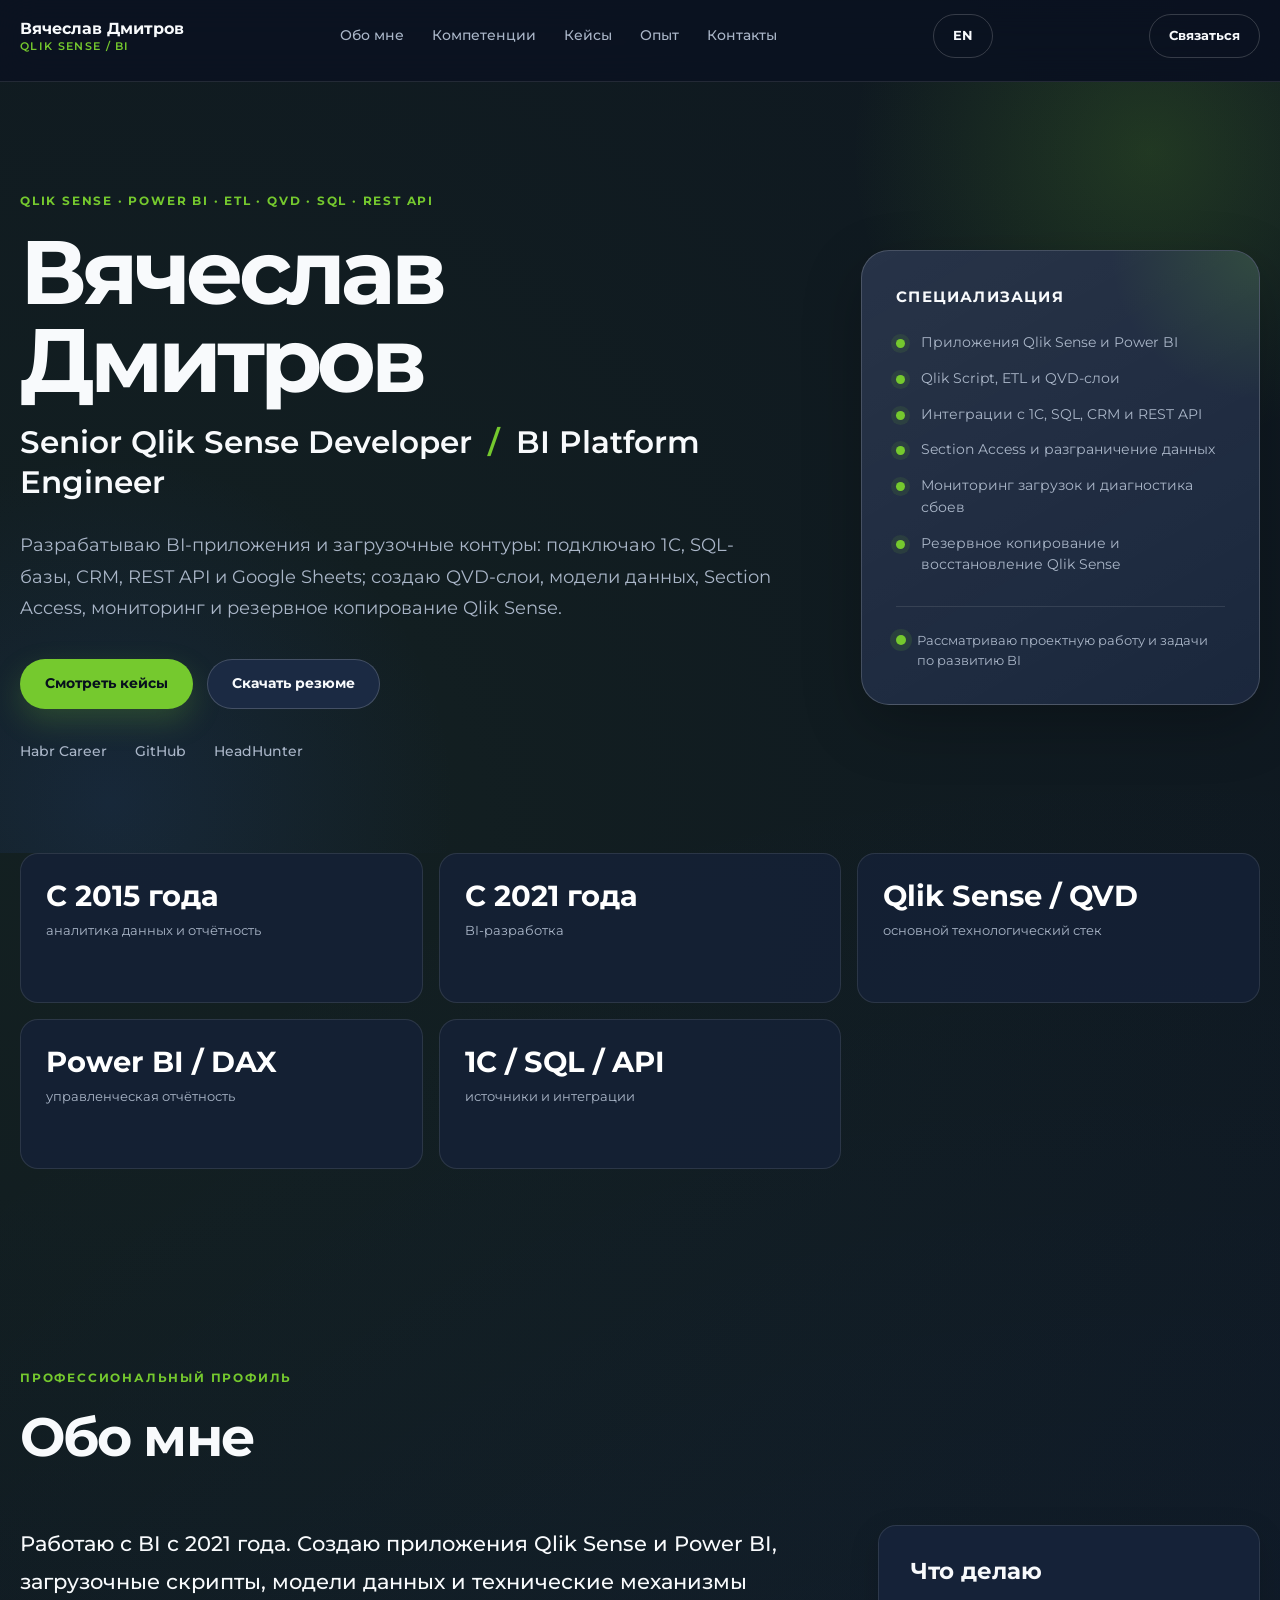
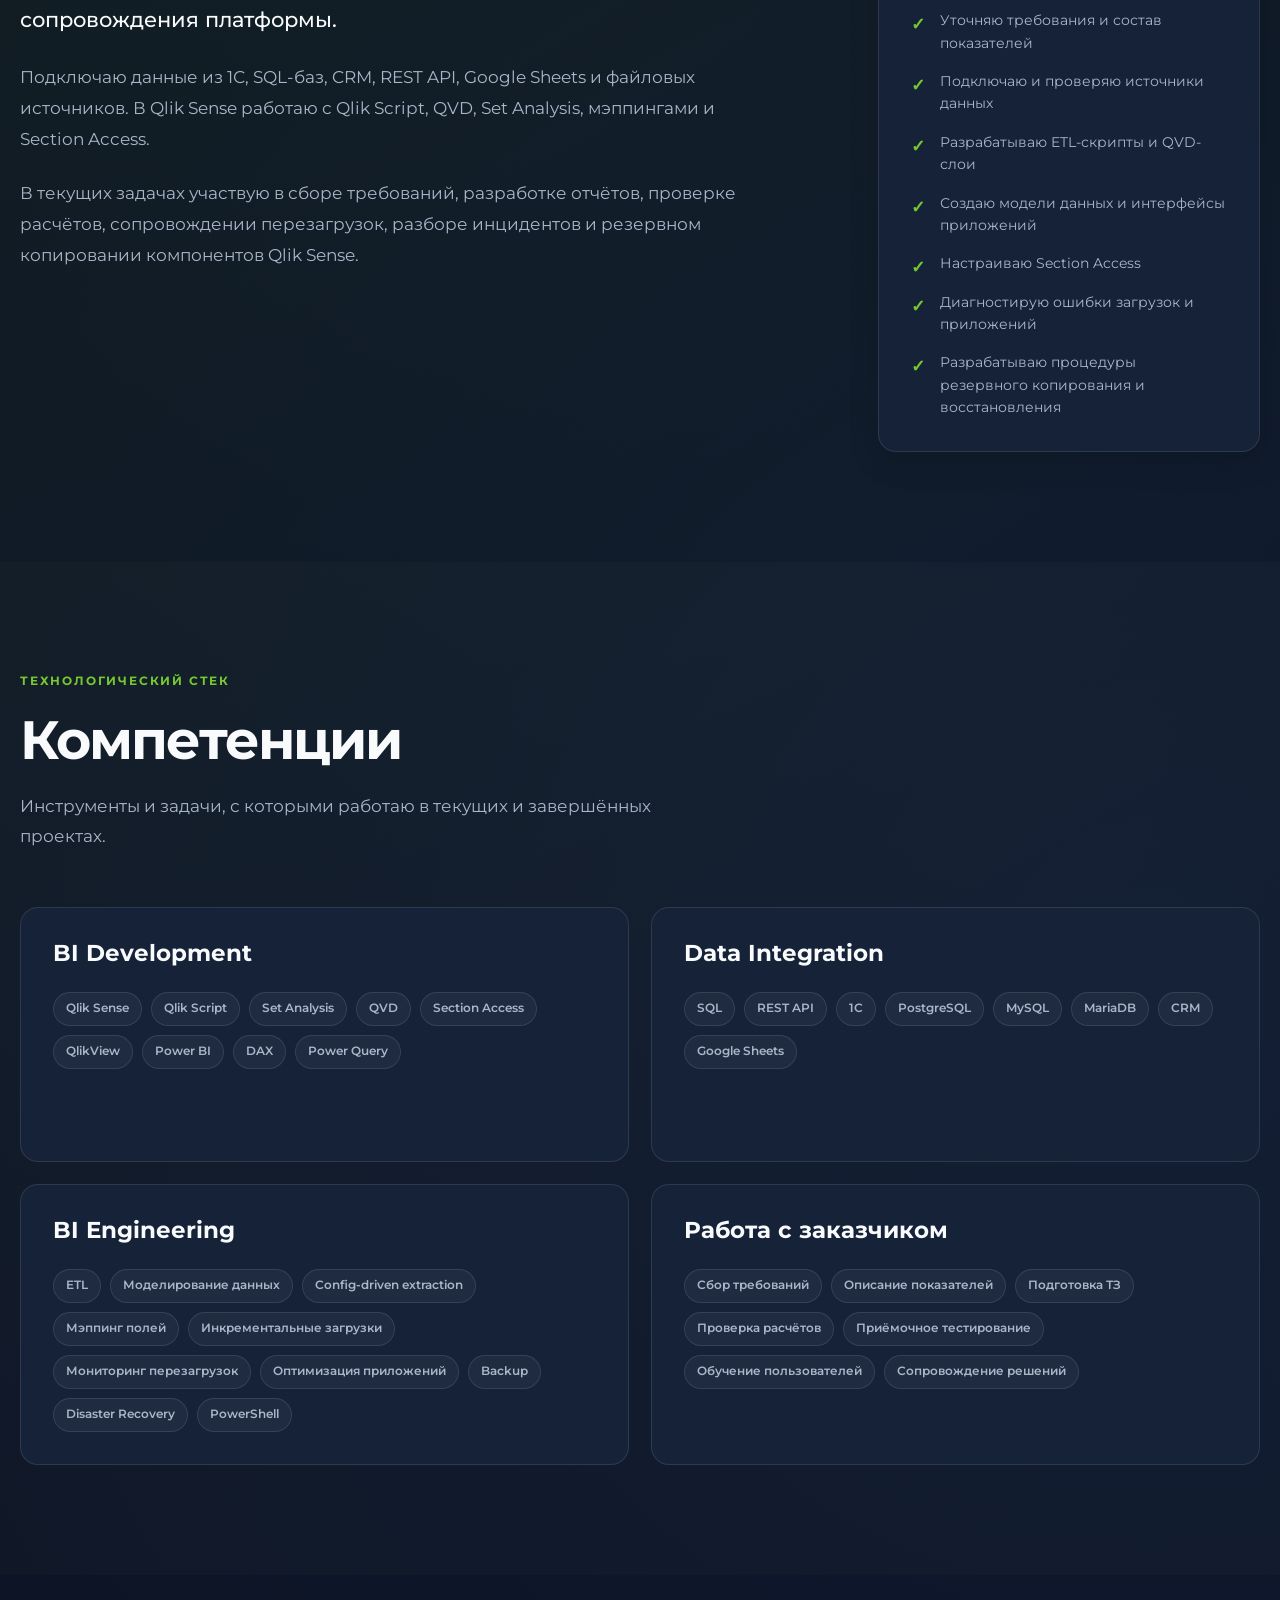
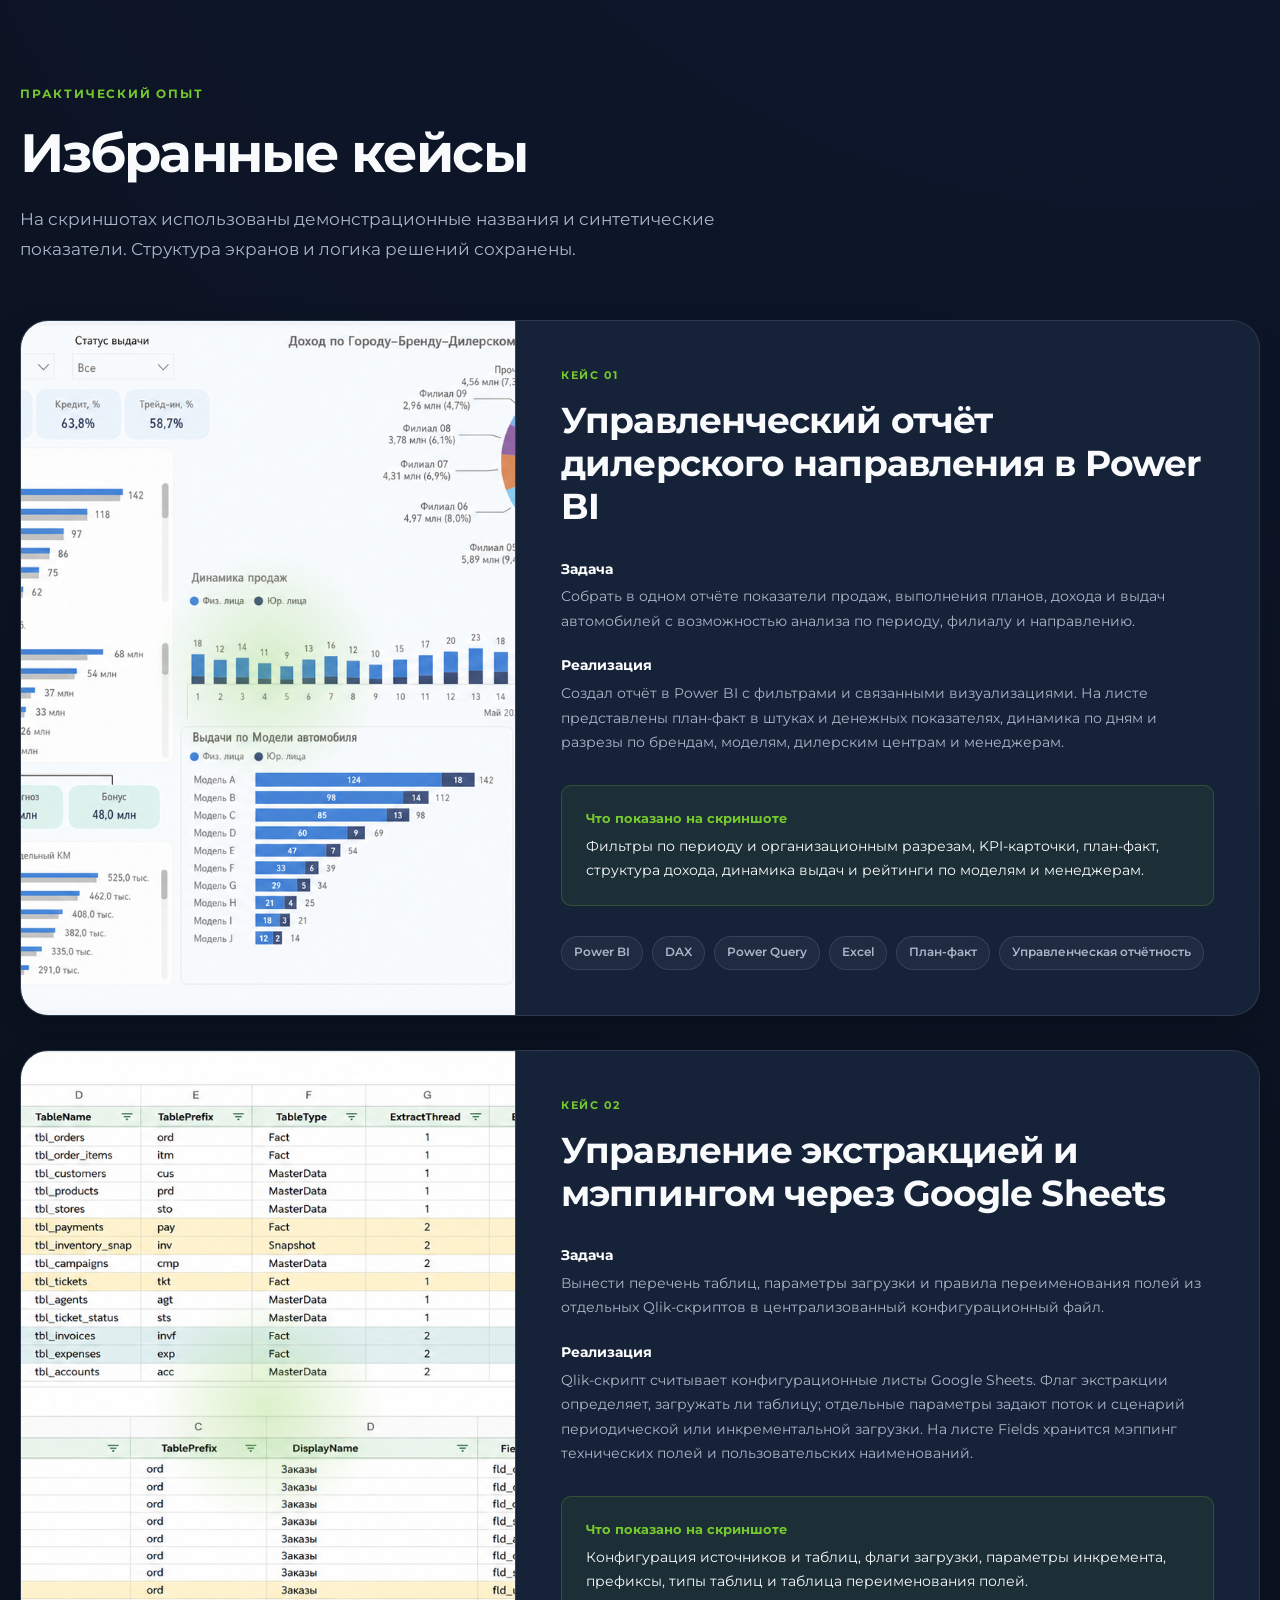
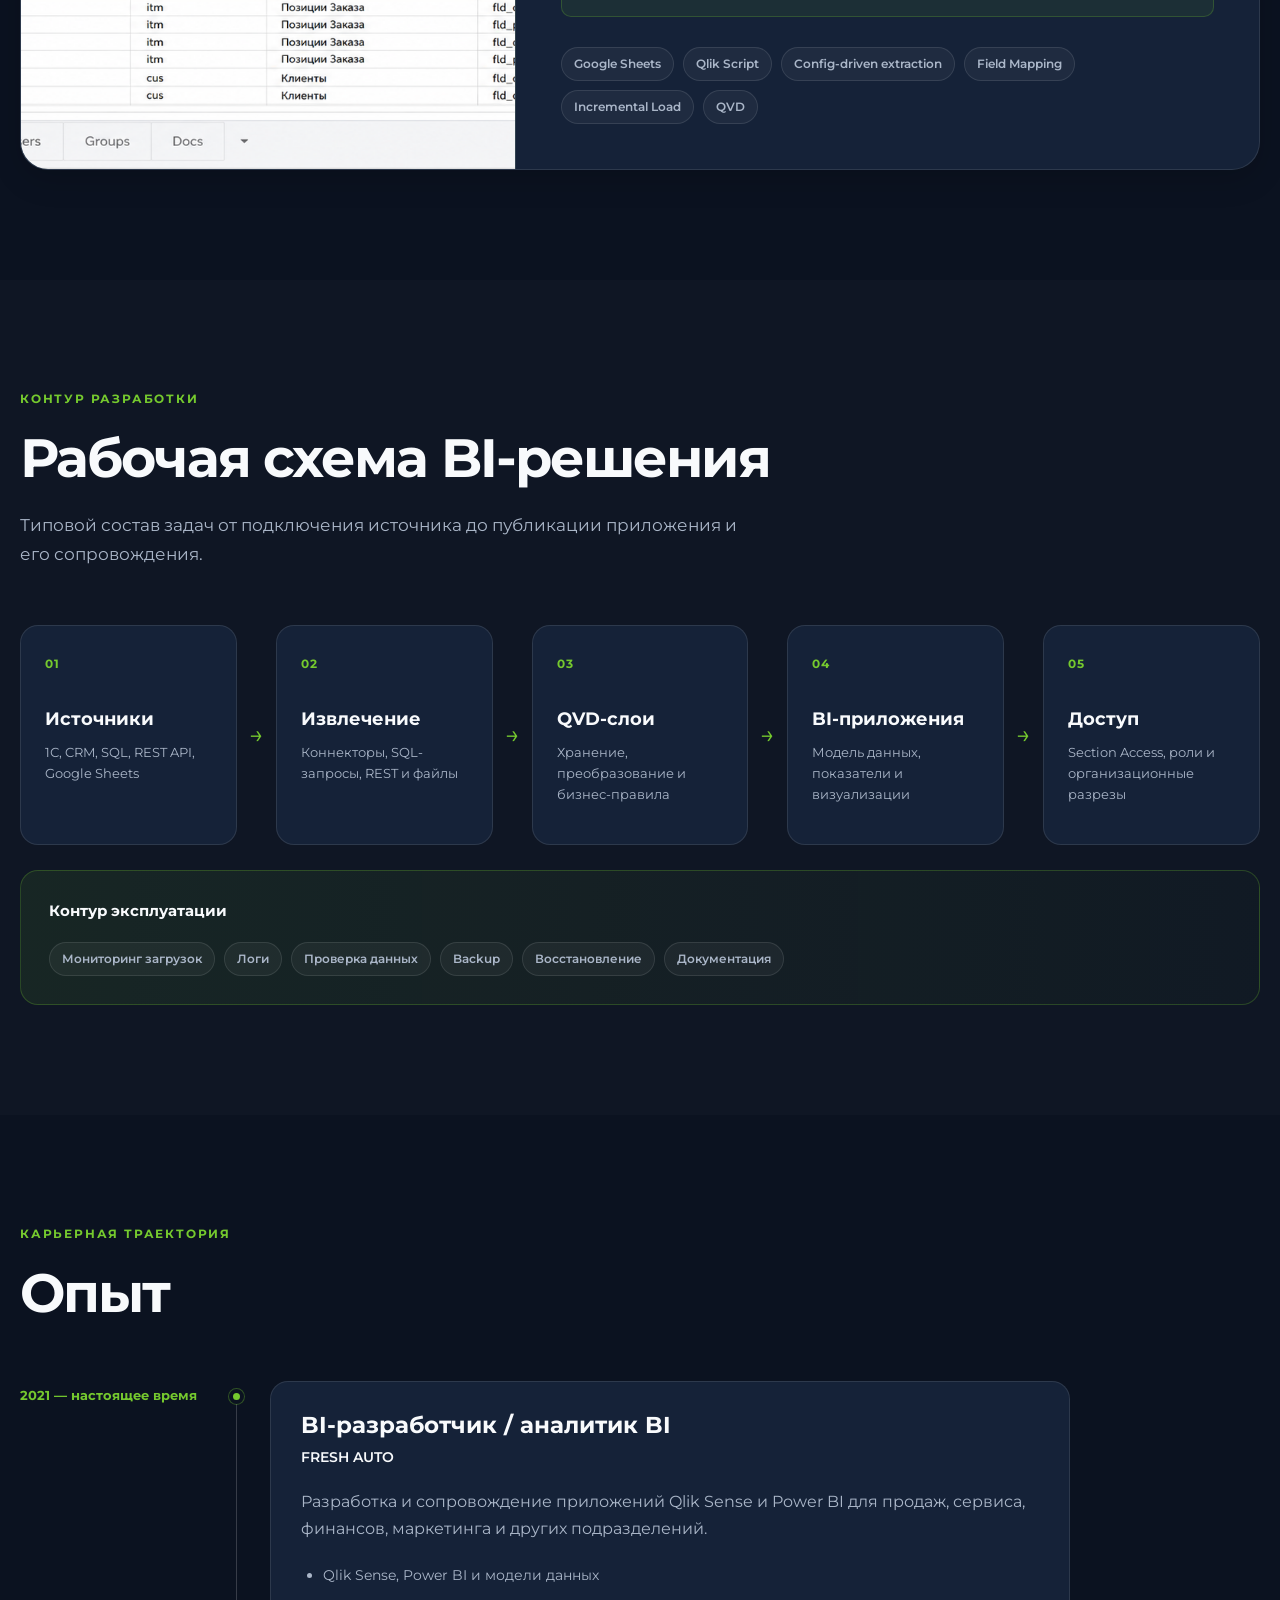
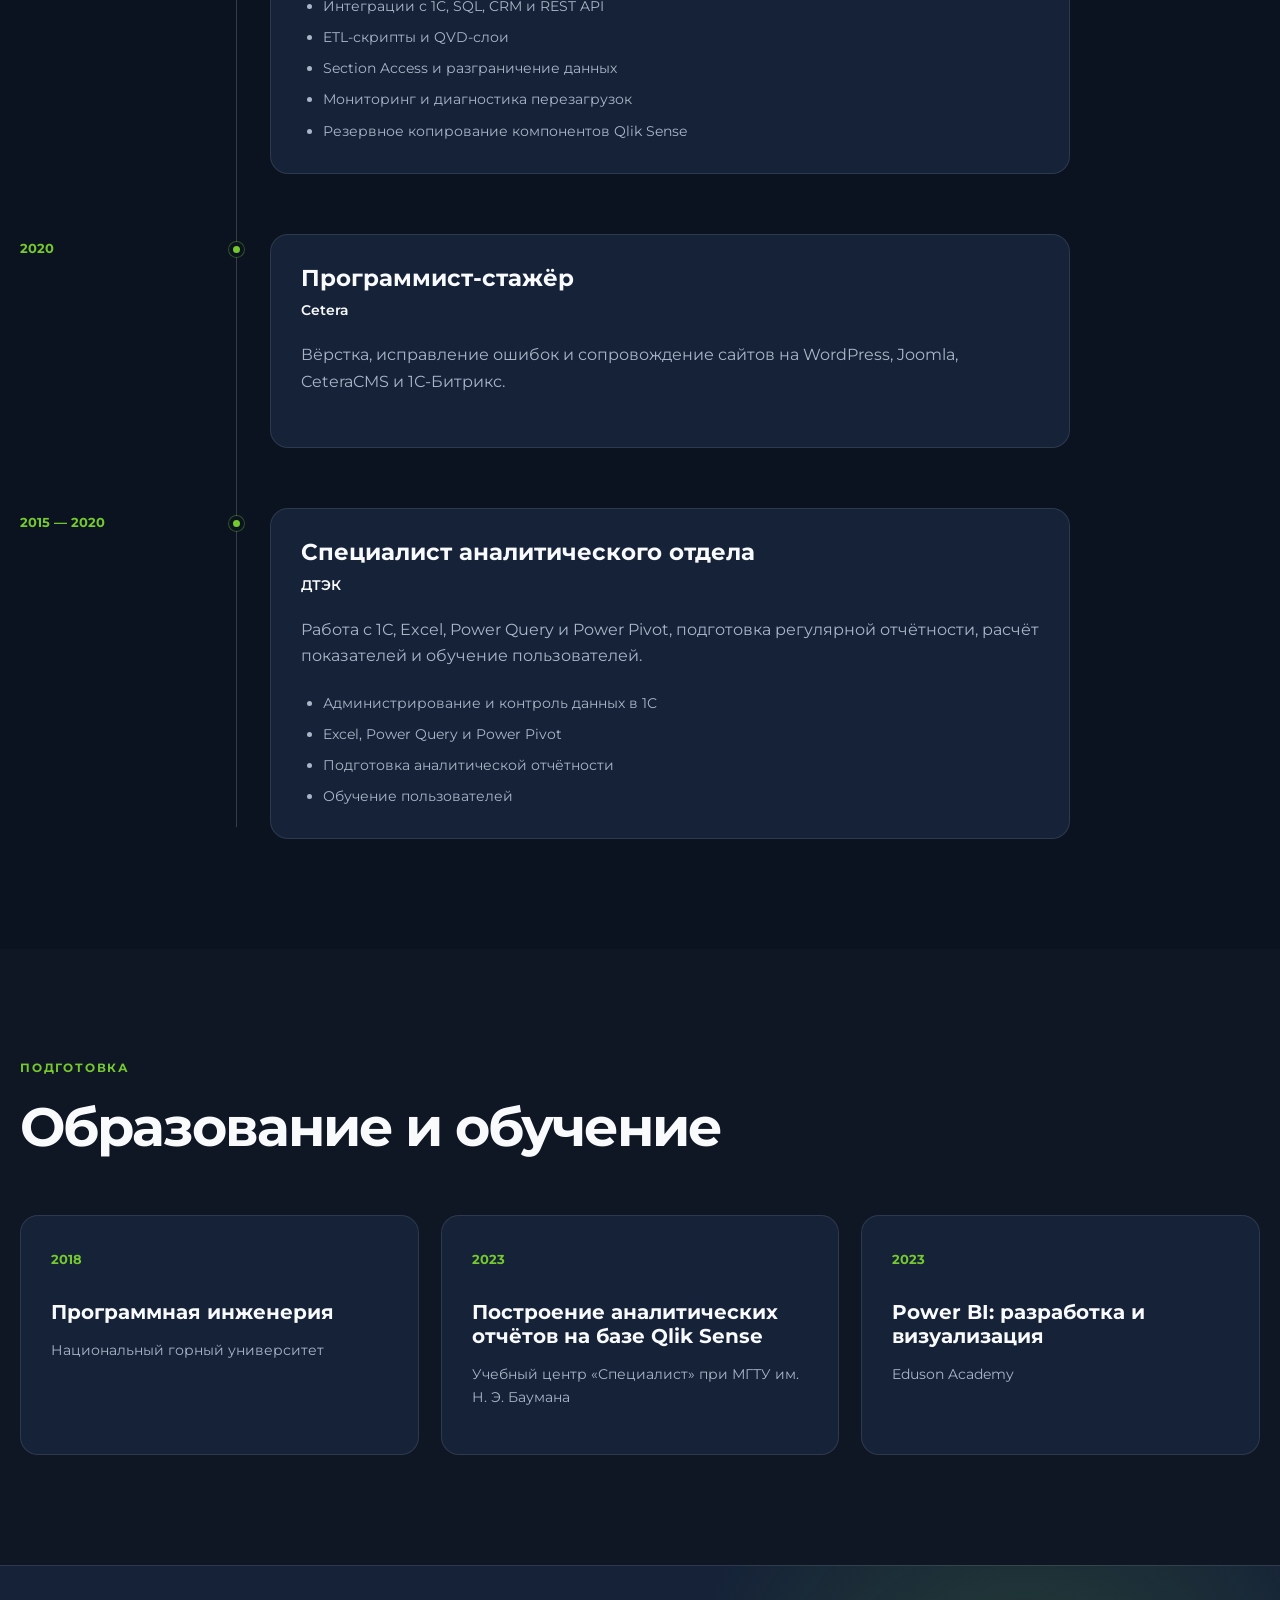
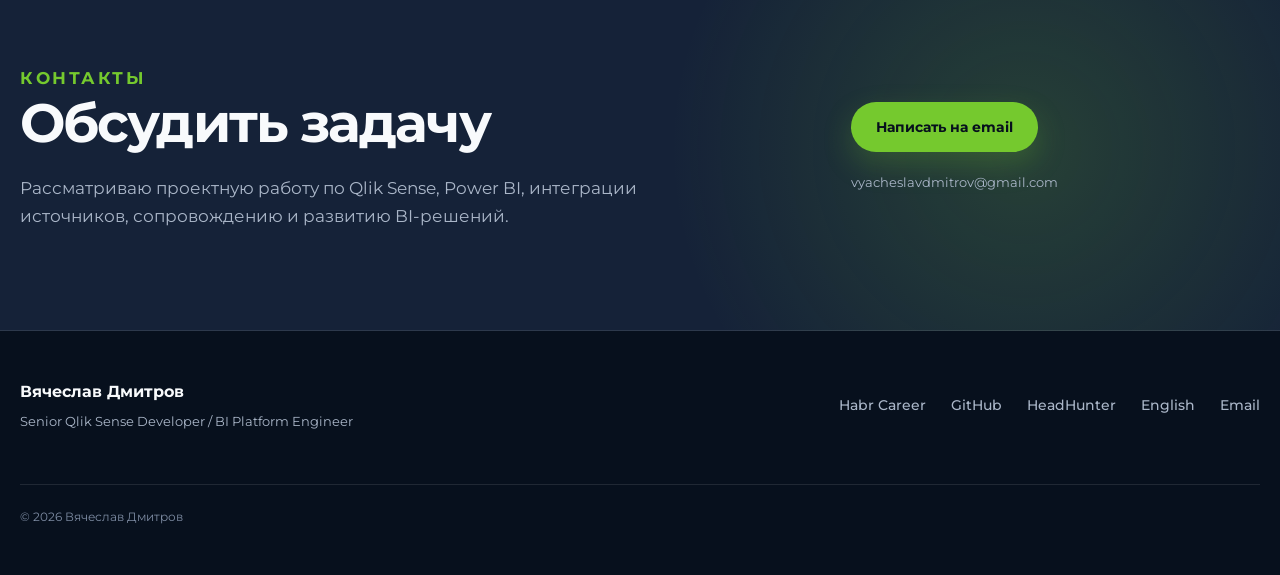
==== commit e4b7f254: "Update index.html" ====
--- a/index.html
+++ b/index.html
@@ -30,13 +30,13 @@
     <link
       rel="alternate"
       hreflang="en"
-      href="https://vyacheslavdmitrov.github.io/portfolio/en/"
+      href="https://vyacheslavdmitrov.github.io/portfolio/eng/"
     >
 
     <link
       rel="alternate"
       hreflang="x-default"
-      href="https://vyacheslavdmitrov.github.io/portfolio/en/"
+      href="https://vyacheslavdmitrov.github.io/portfolio/eng/"
     >
 
     <meta
@@ -60,7 +60,7 @@
 
     <meta
       property="og:image"
-      content="https://vyacheslavdmitrov.github.io/portfolio/assets/img/cases/powerbi-sales-dashboard.webp"
+      content="https://vyacheslavdmitrov.github.io/portfolio/img/cases/powerbi-sales-dashboard.webp"
     >
 
     <meta
@@ -109,7 +109,7 @@
 
         <a
           class="button button-small button-outline"
-          href="en/"
+          href="eng/"
           lang="en"
           hreflang="en"
           aria-label="Open the English version"
@@ -438,7 +438,7 @@
             <article class="case-card">
               <div class="case-media">
                 <img
-                  src="assets/img/cases/powerbi-sales-dashboard.webp"
+                  src="img/cases/powerbi-sales-dashboard.webp"
                   alt="Обезличенный управленческий отчёт в Power BI"
                   width="1600"
                   height="900"
@@ -507,7 +507,7 @@
             <article class="case-card">
               <div class="case-media">
                 <img
-                  src="assets/img/cases/config-driven-extract.webp"
+                  src="img/cases/config-driven-extract.webp"
                   alt="Обезличенная конфигурация экстракции и мэппинга"
                   width="1600"
                   height="900"
@@ -927,7 +927,7 @@
           </a>
 
           <a
-            href="en/"
+            href="eng/"
             lang="en"
             hreflang="en"
           >
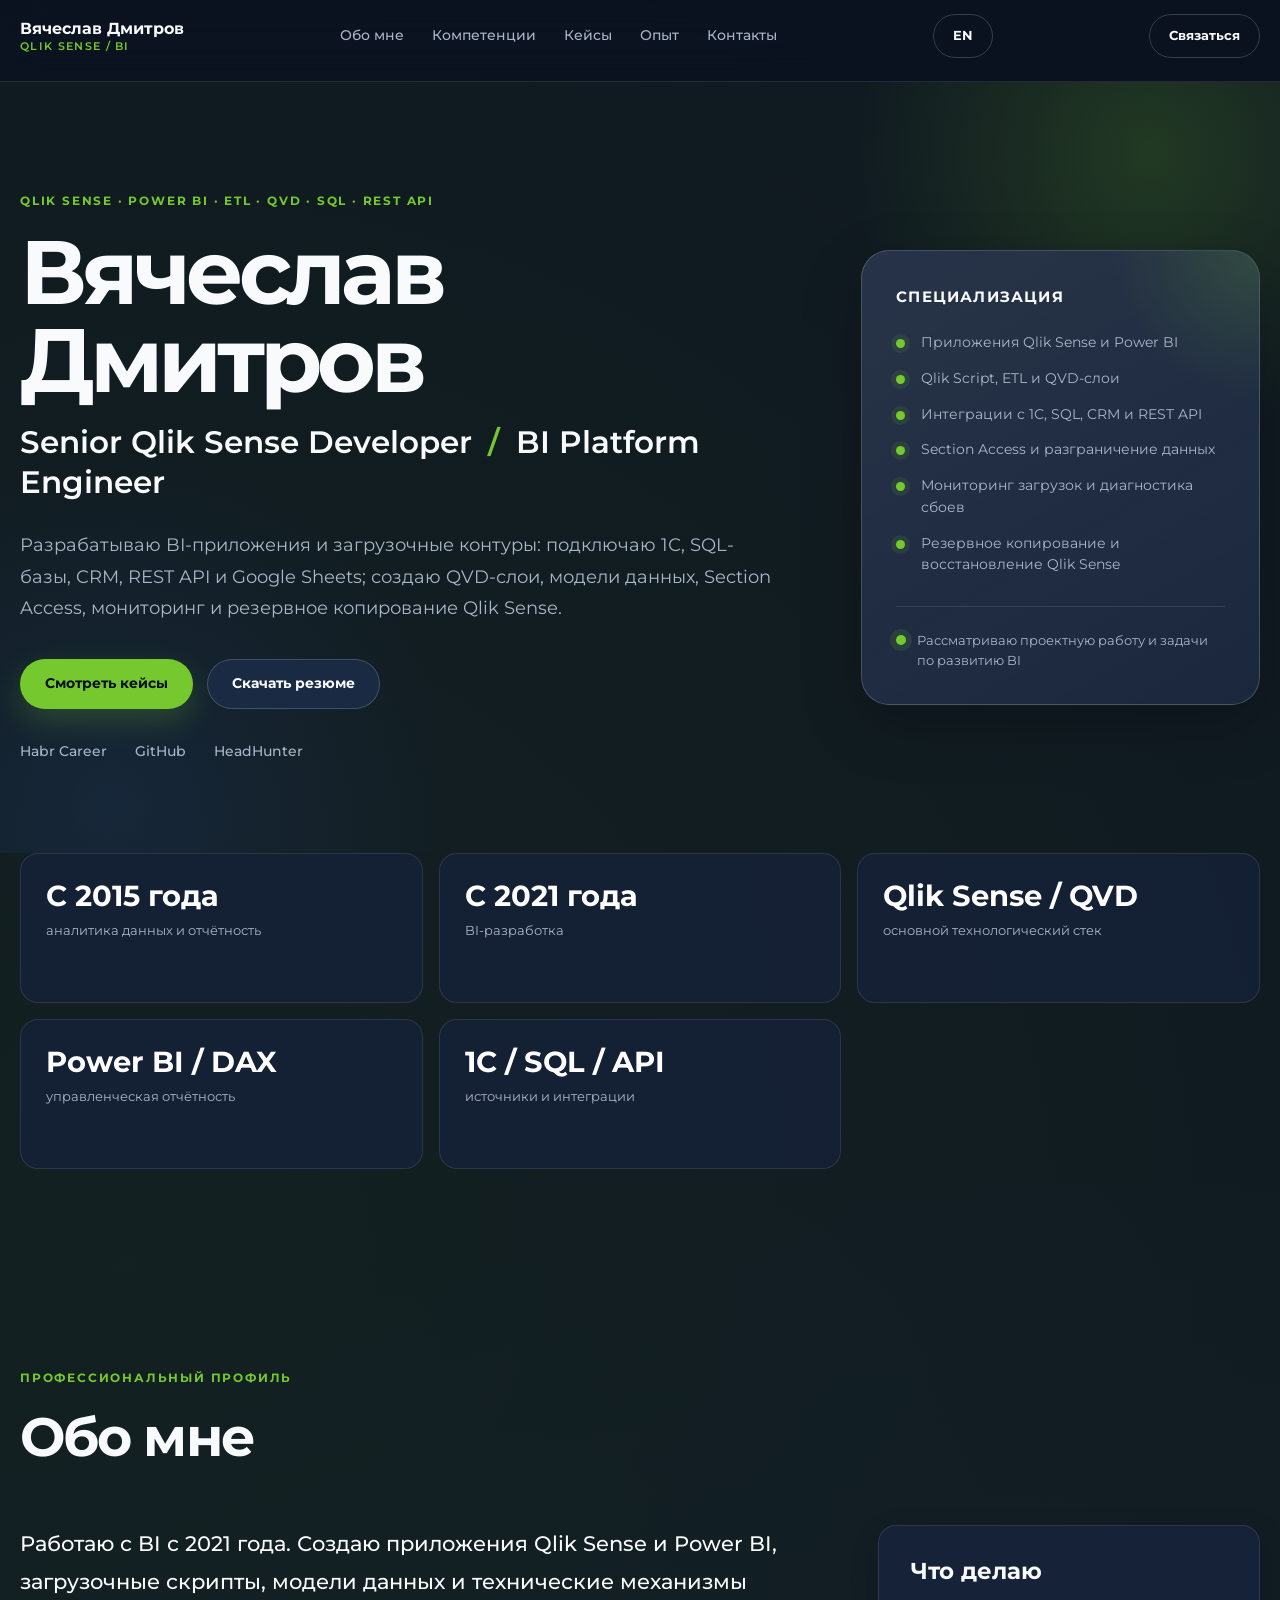
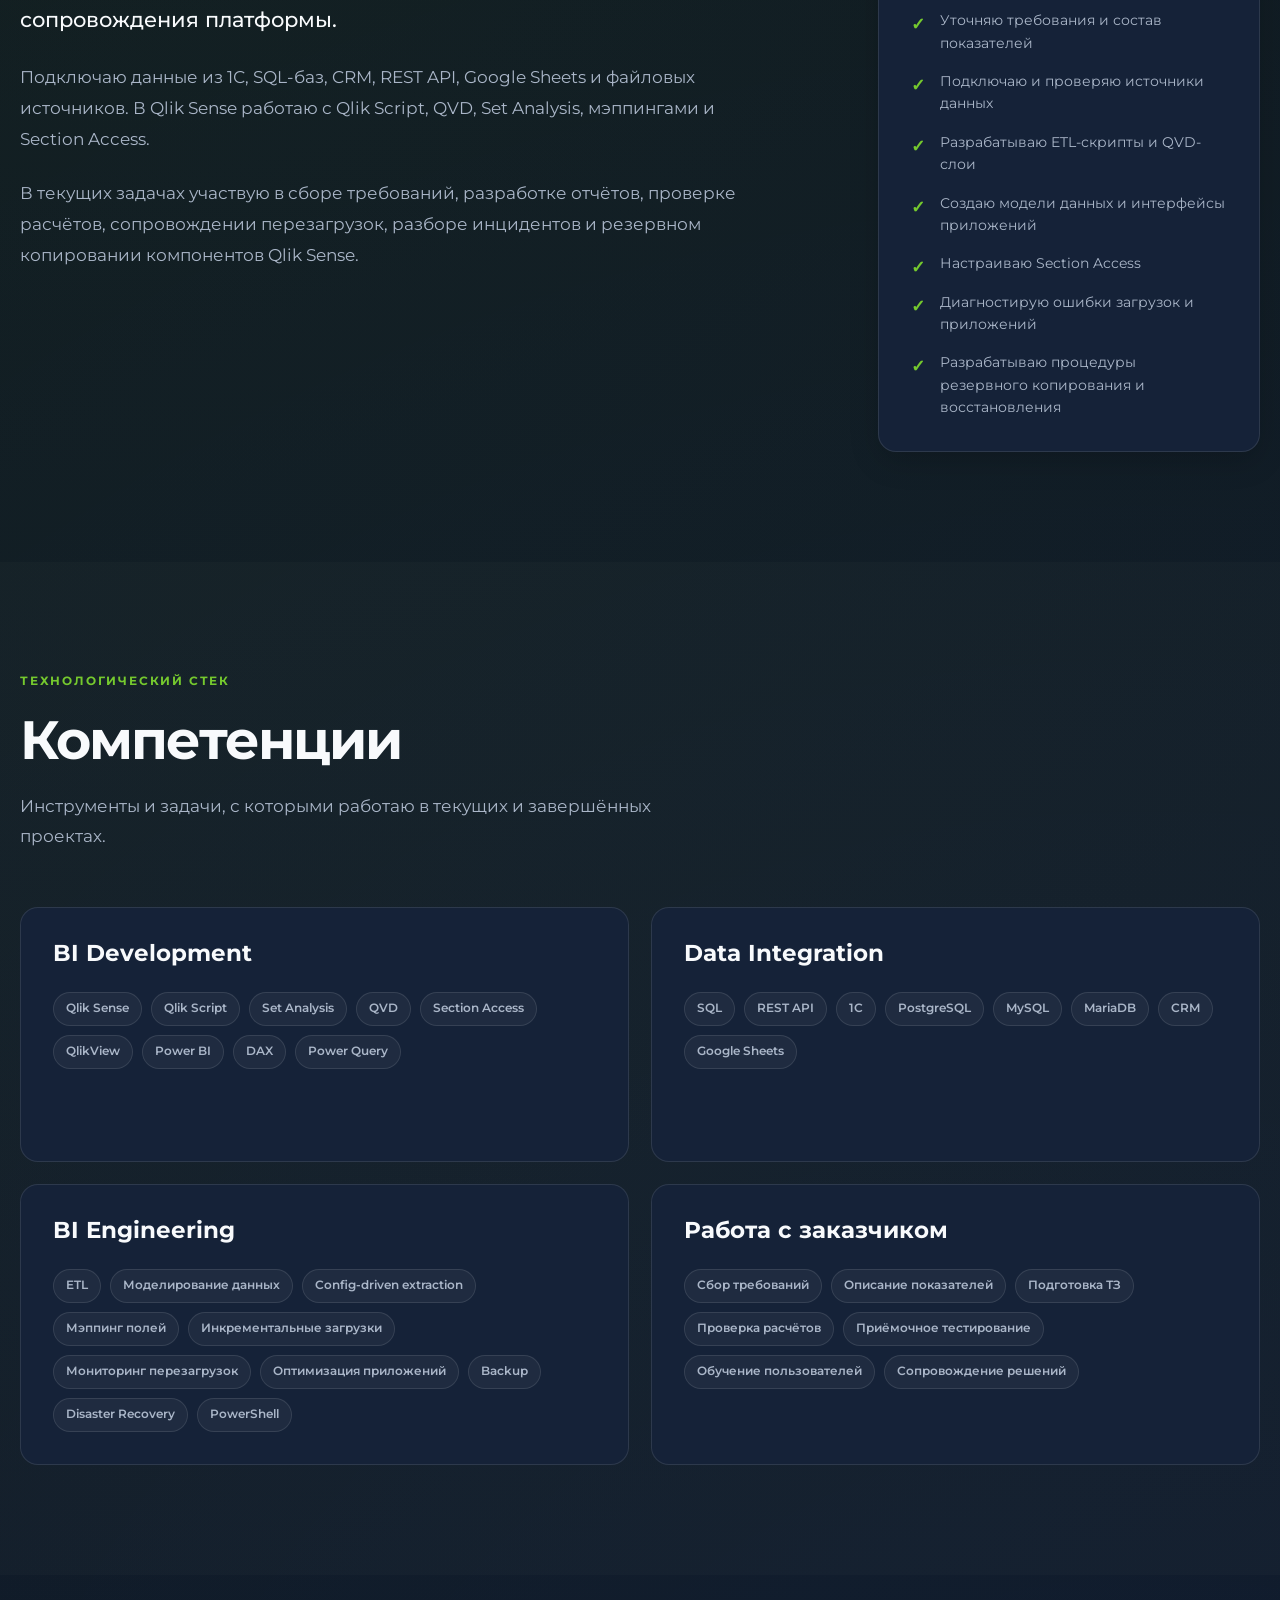
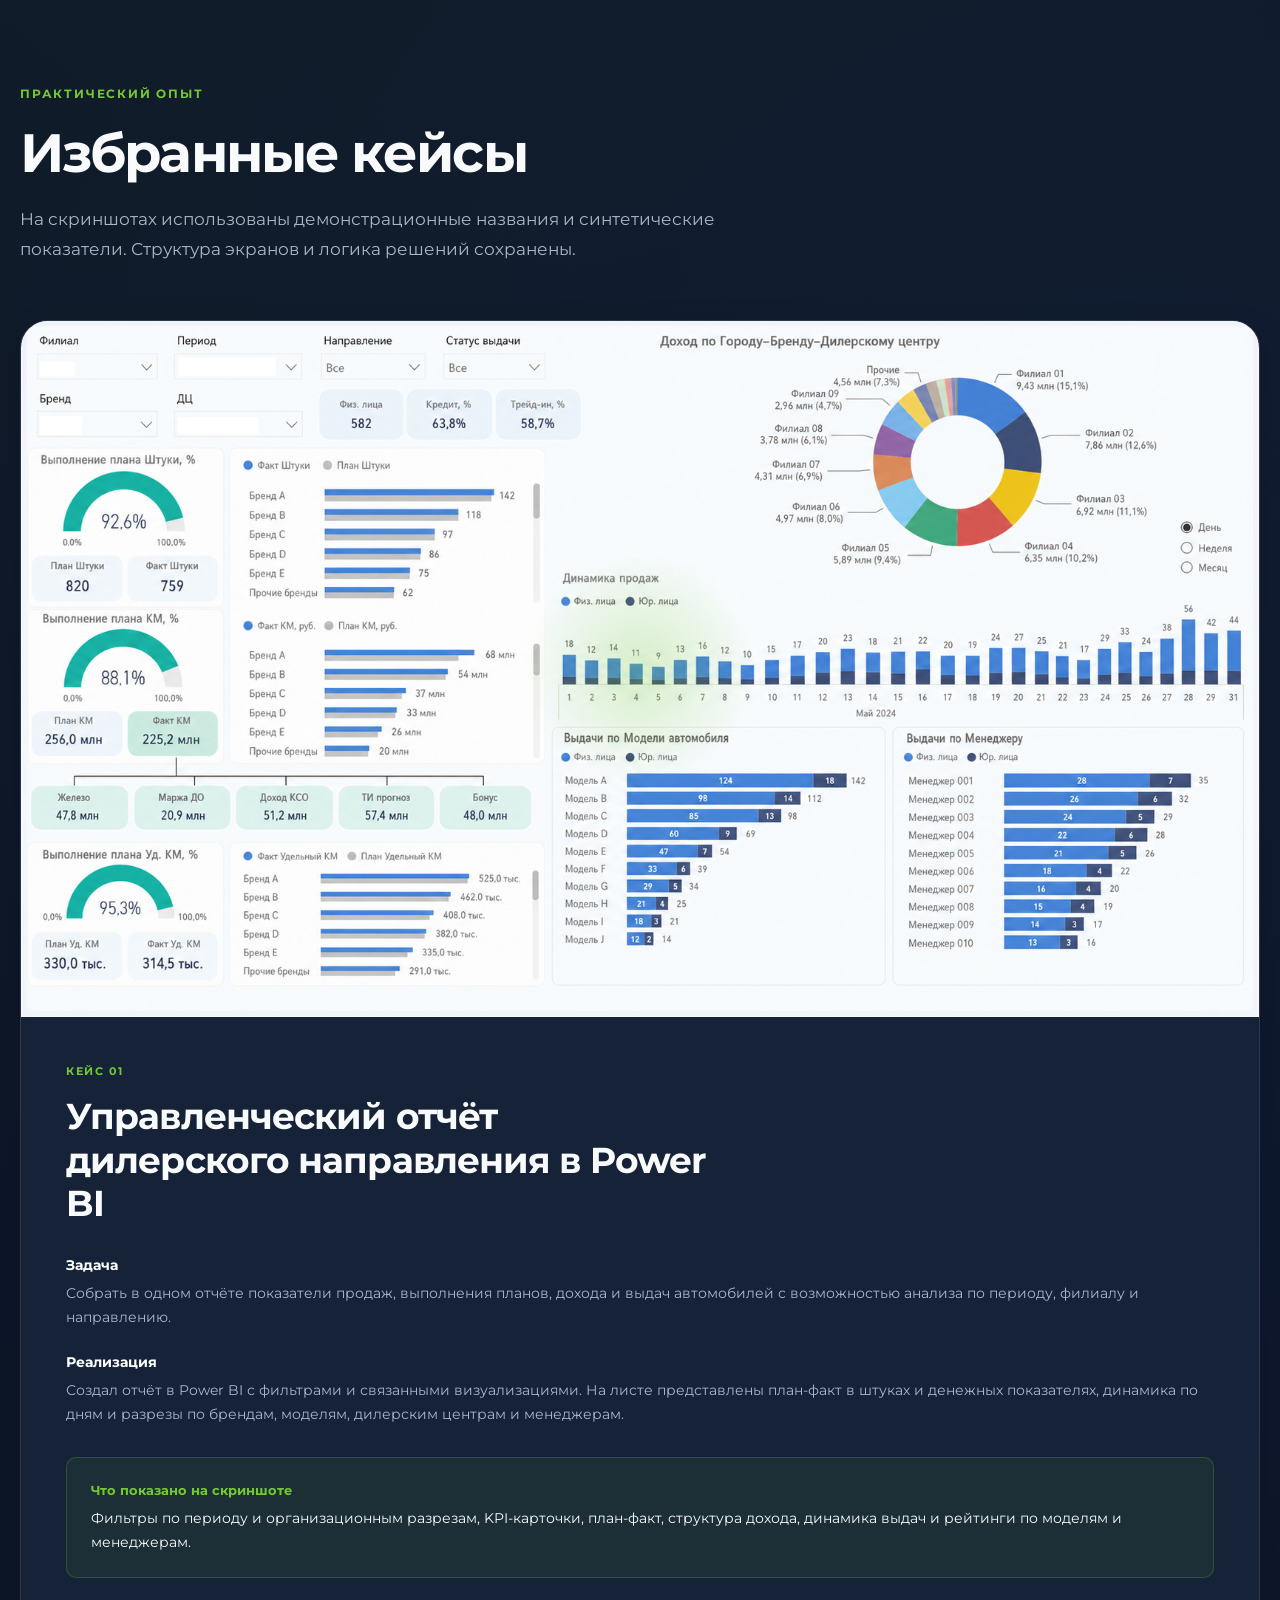
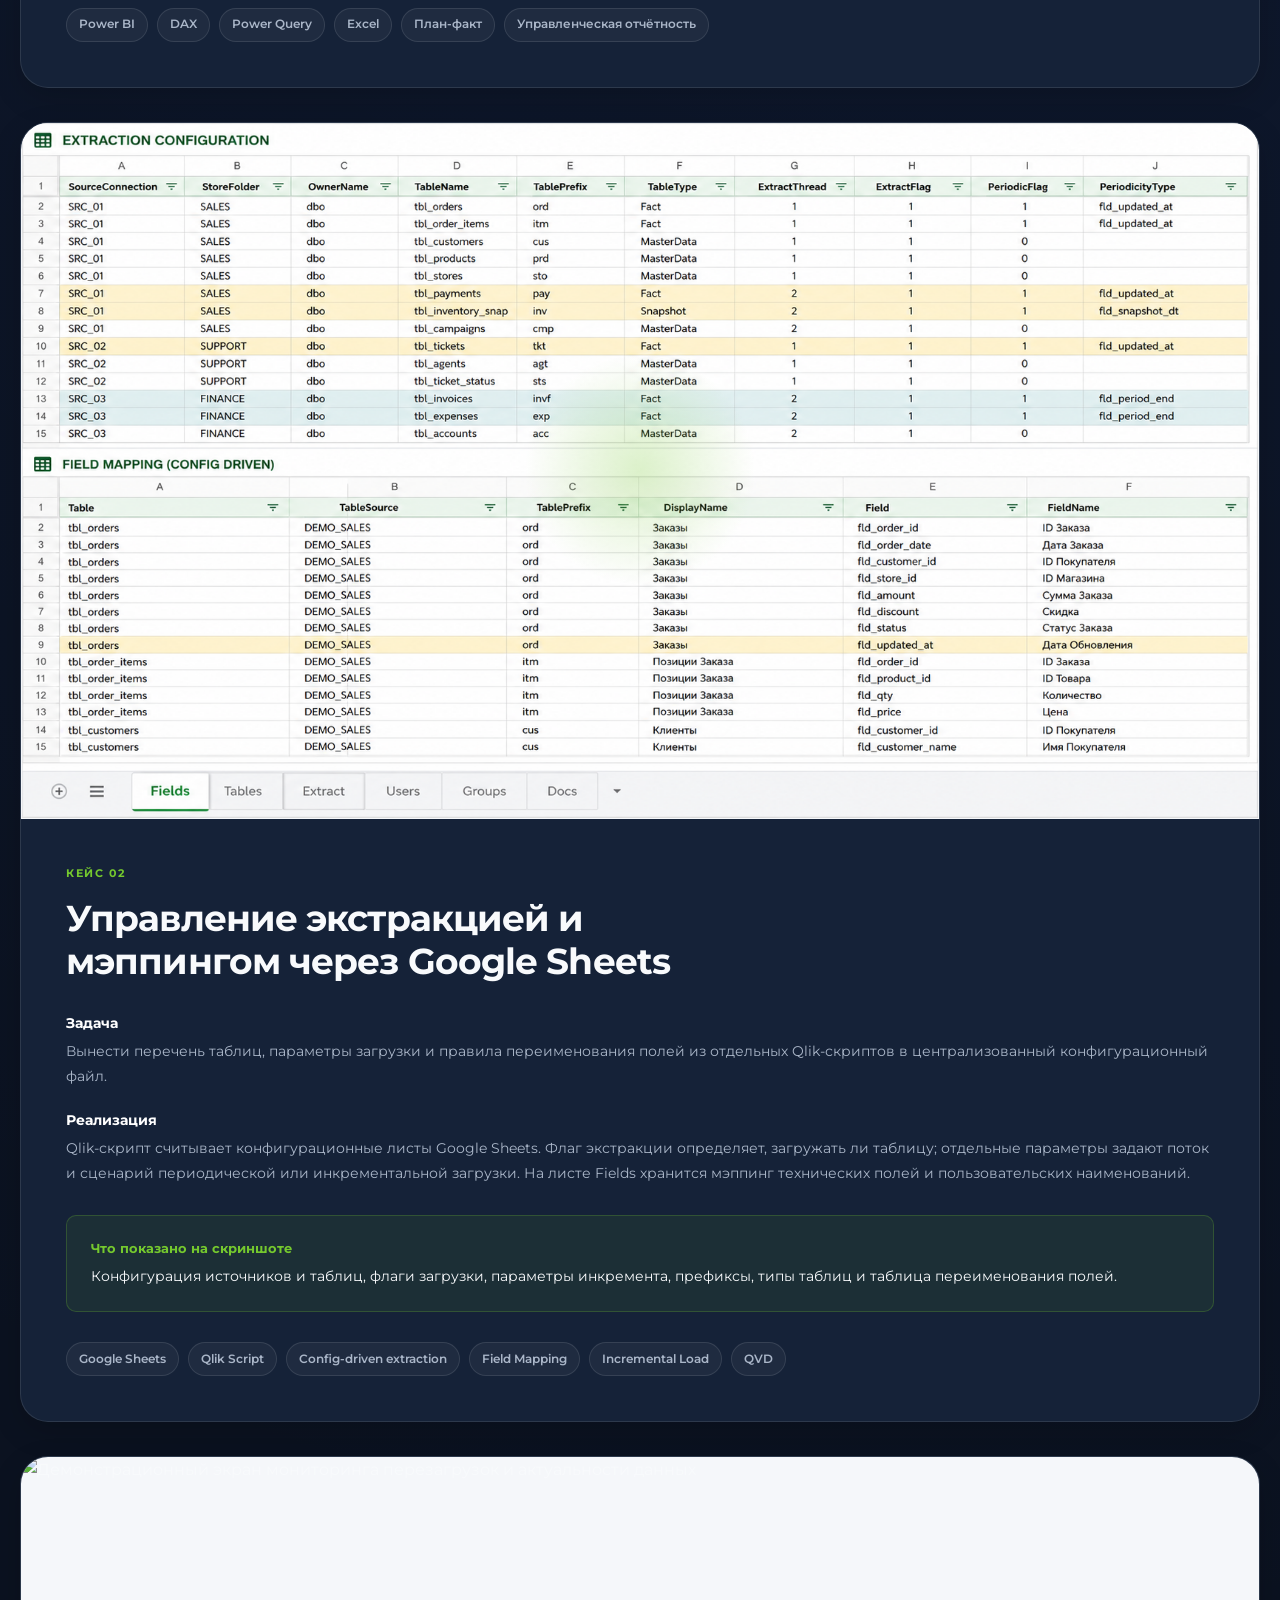
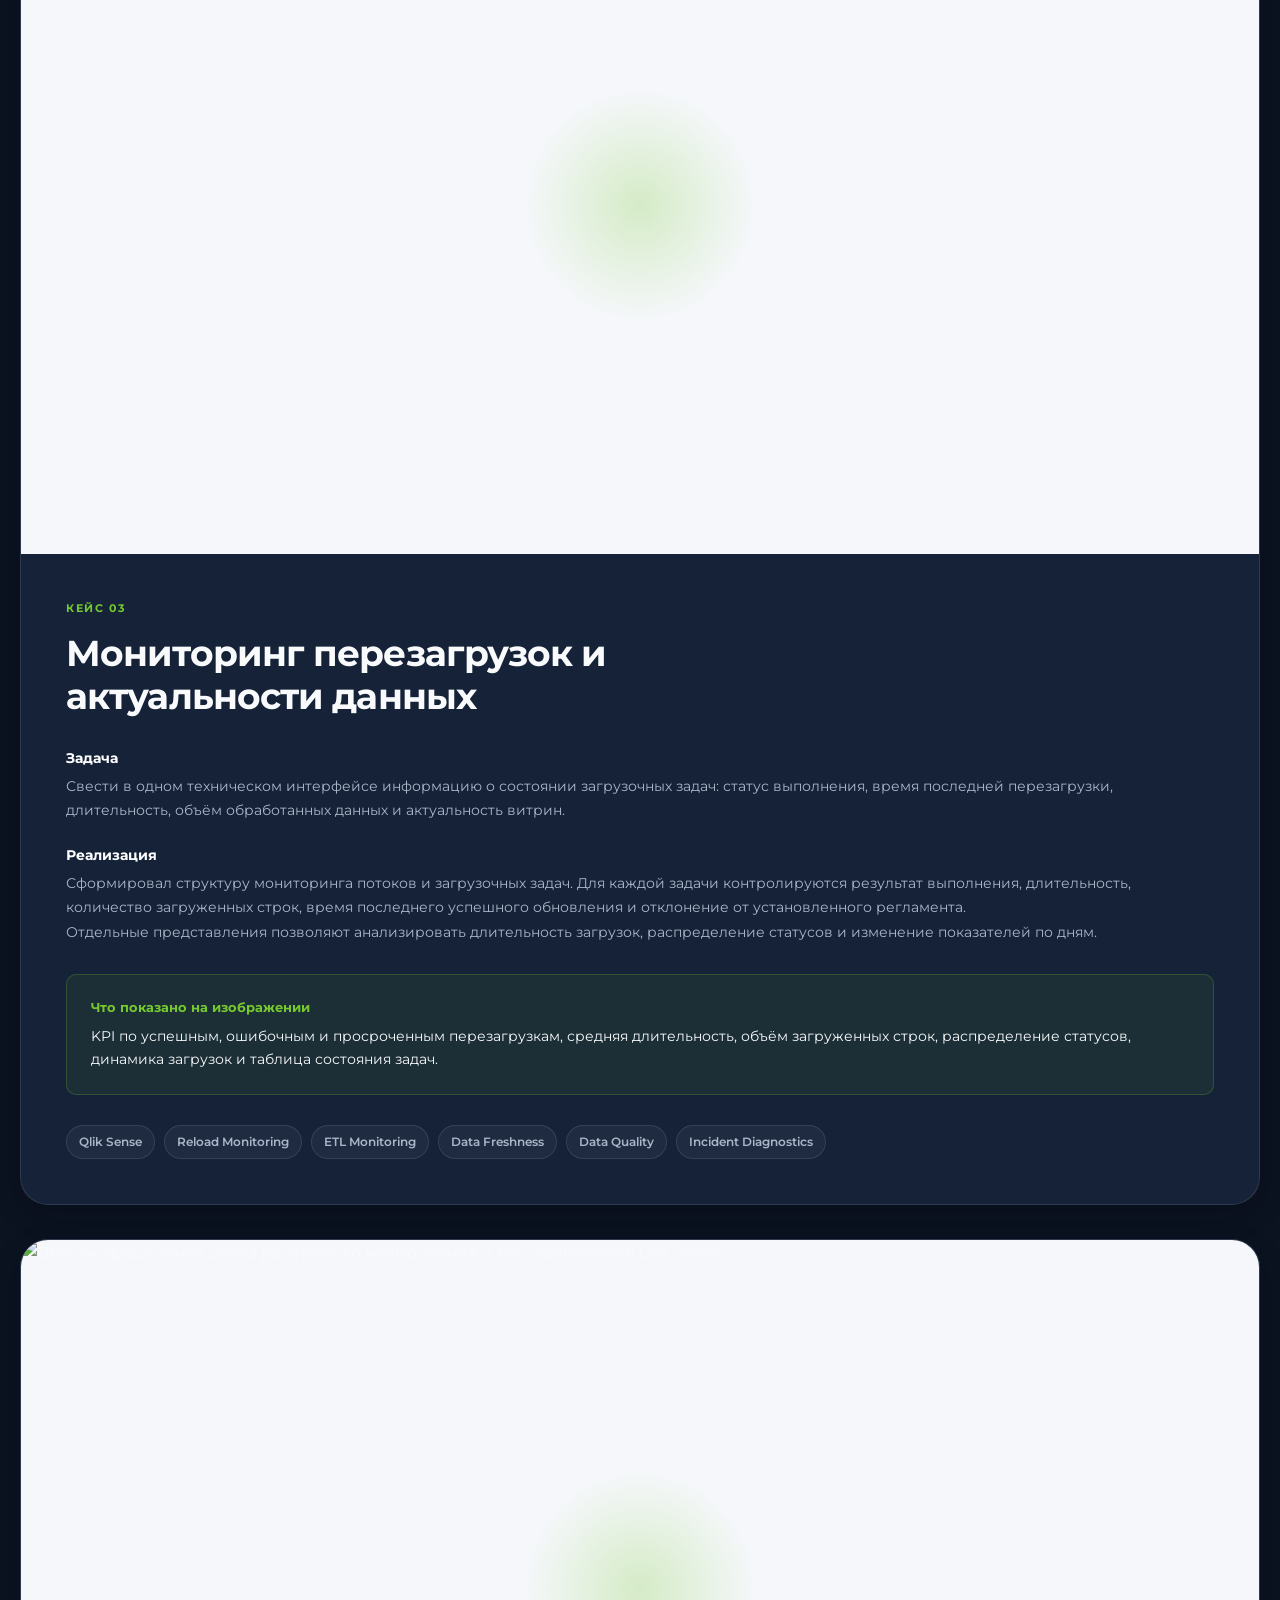
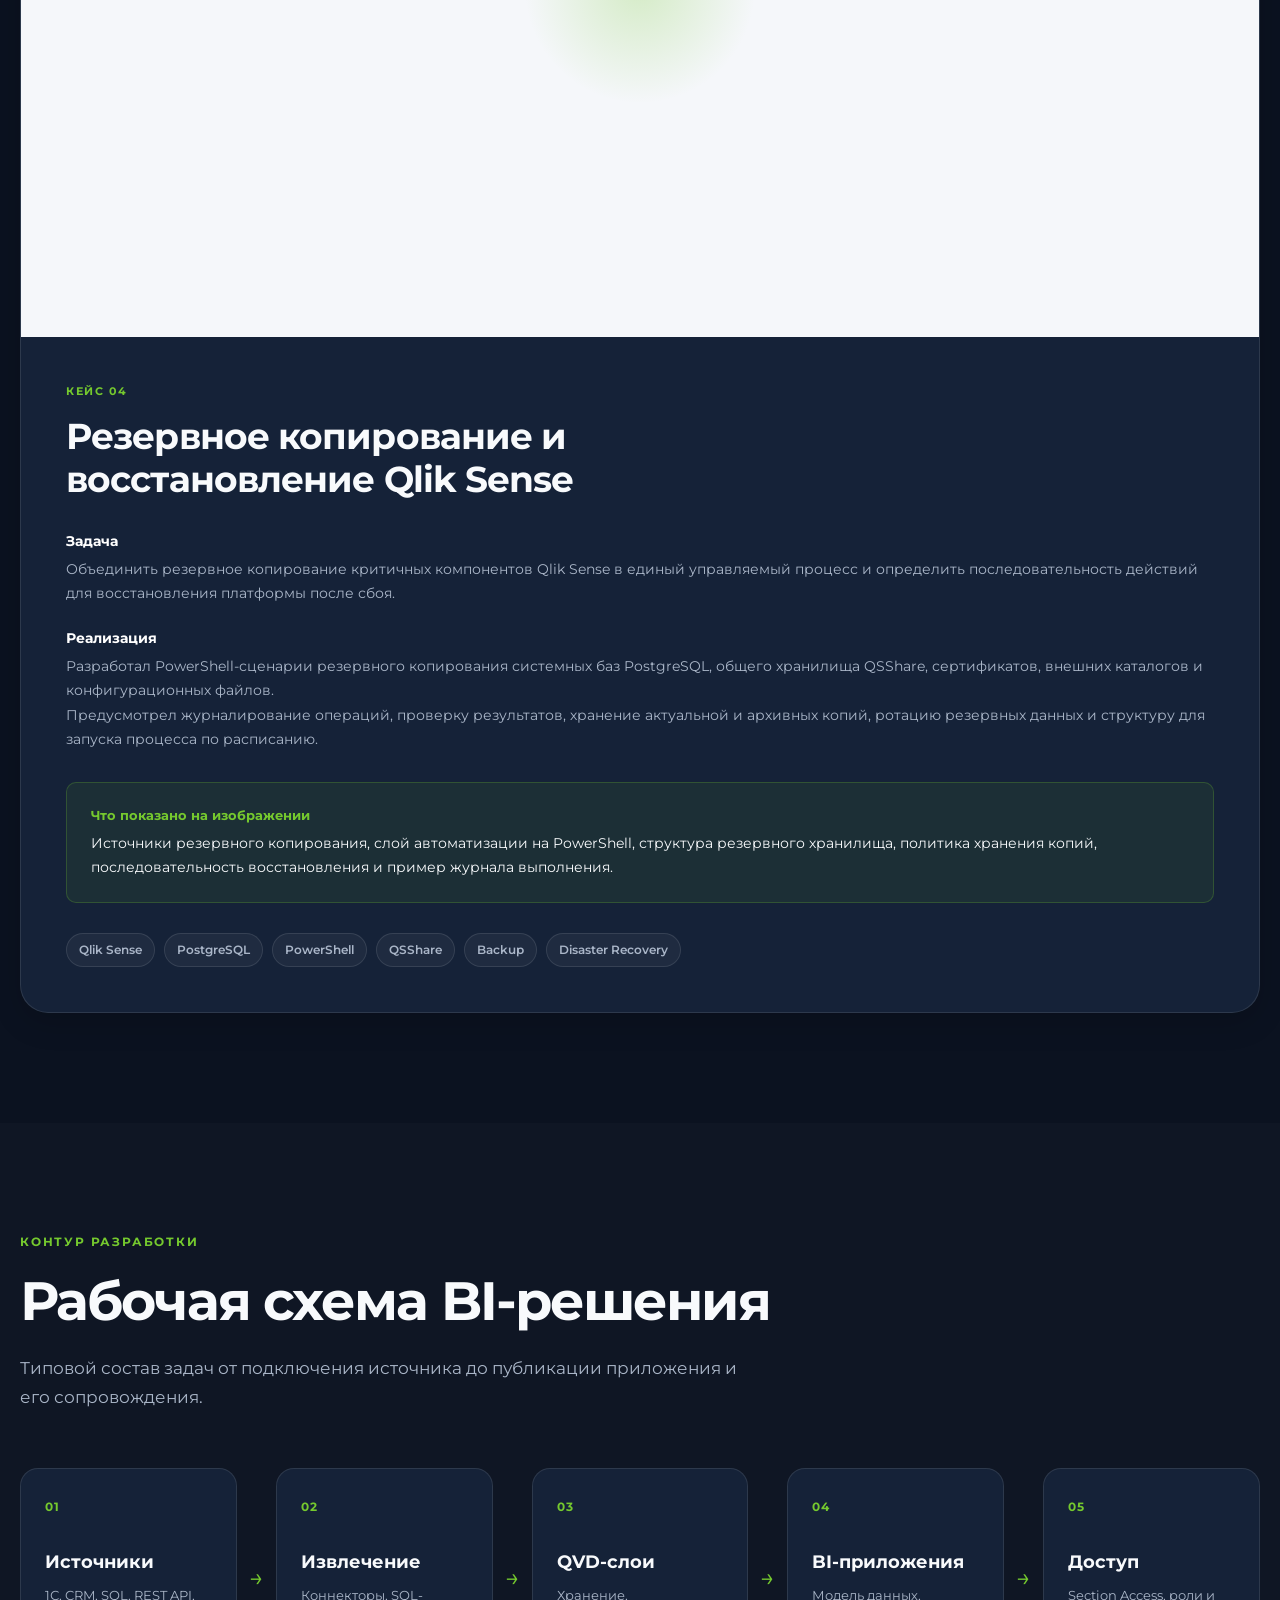
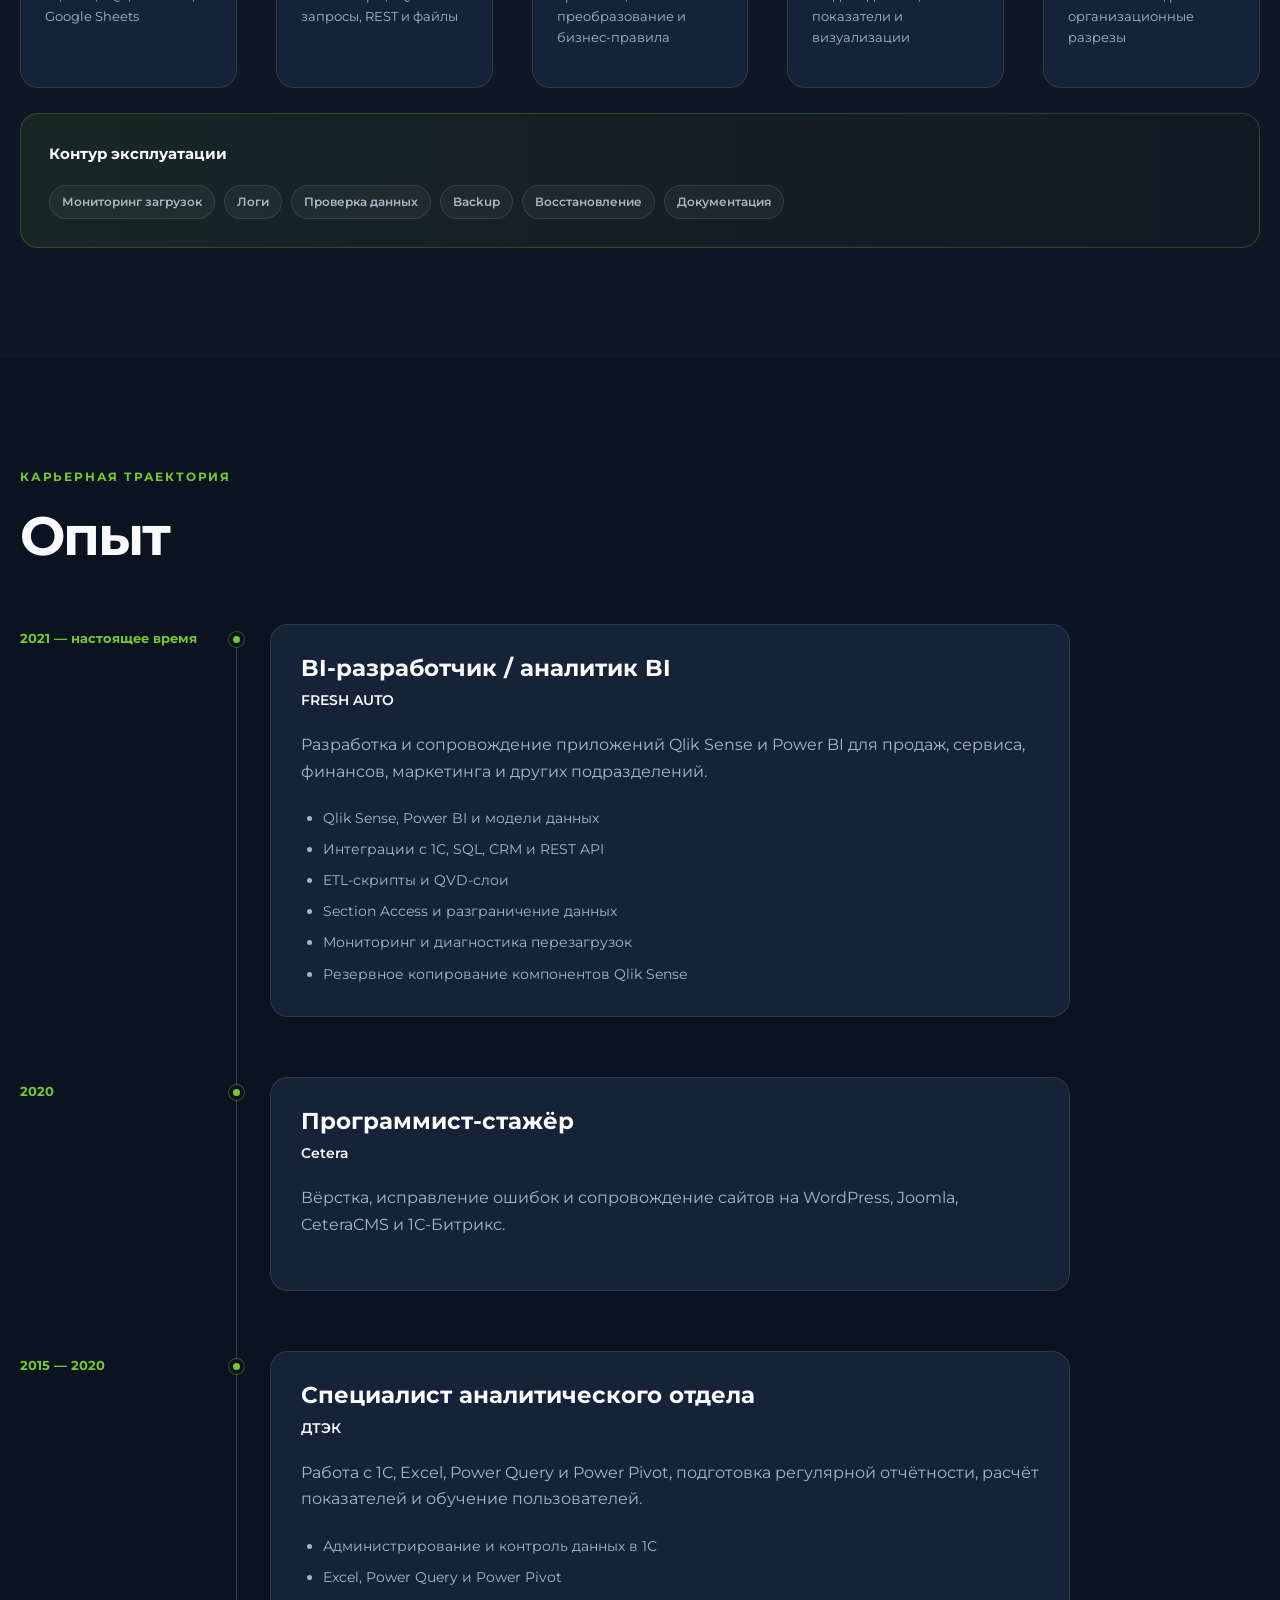
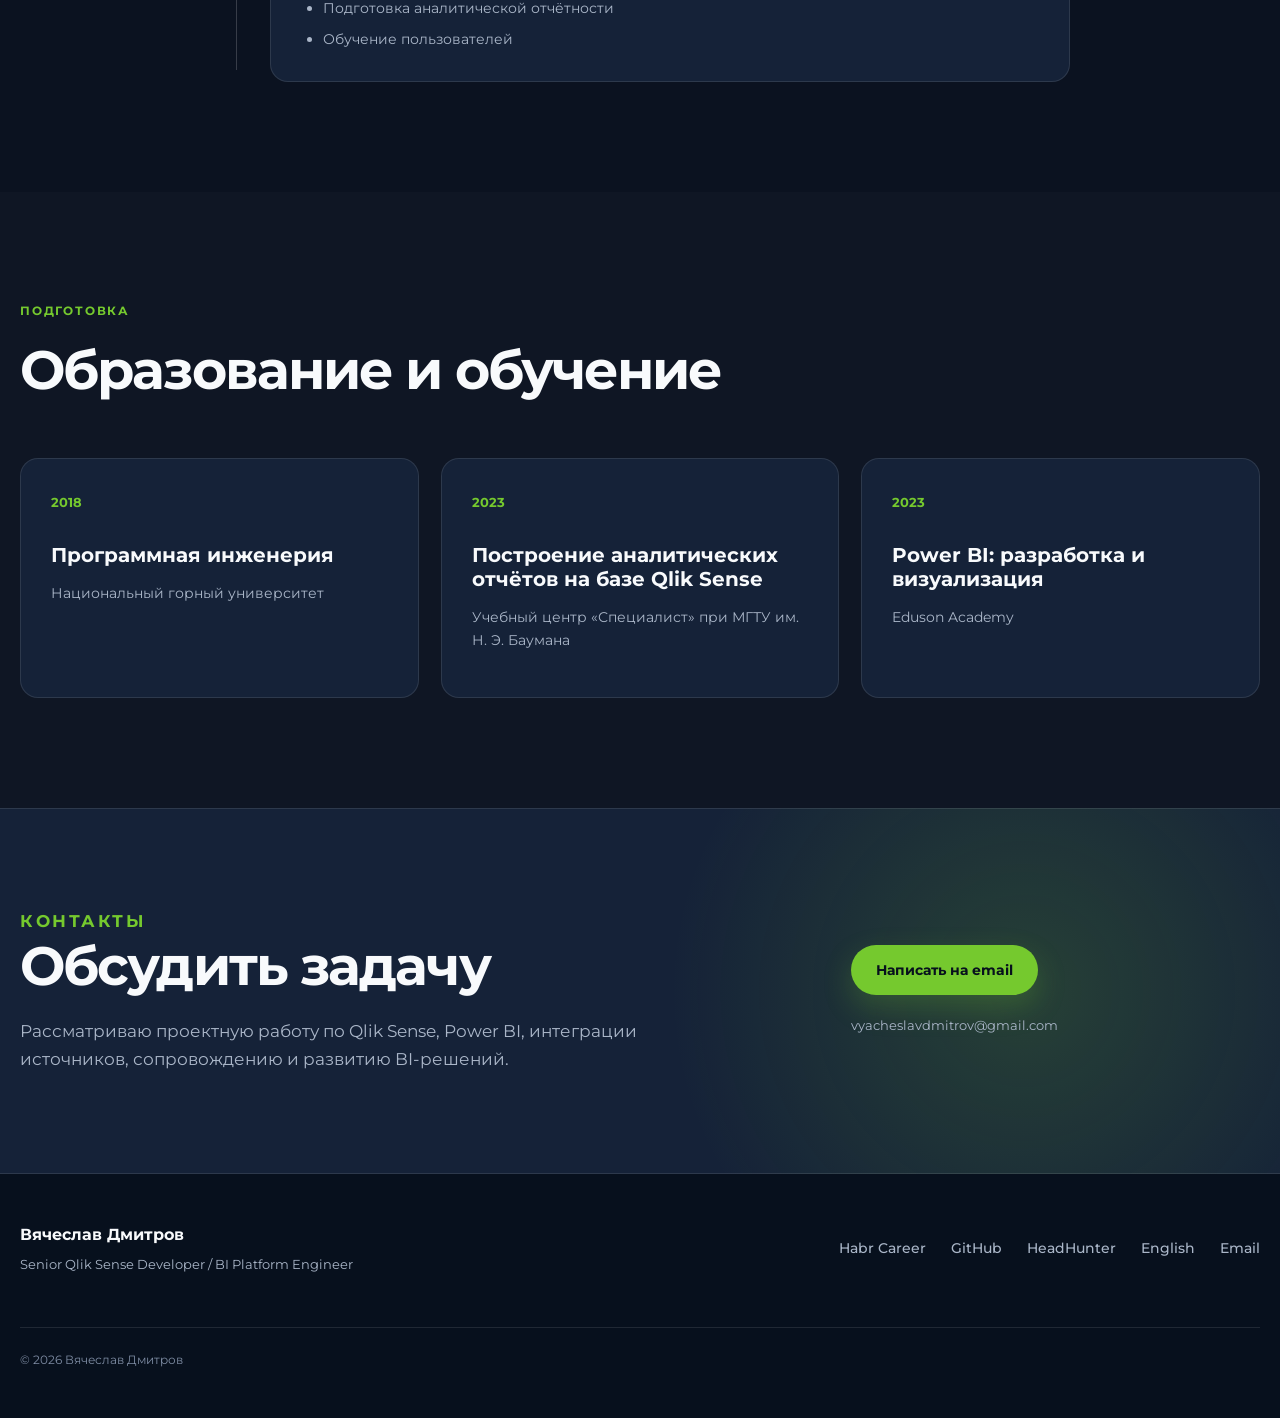
==== commit db647a1d: "Add reload monitoring and backup recovery cases" ====
--- a/index.html
+++ b/index.html
@@ -573,6 +573,160 @@
                 </div>
               </div>
             </article>
+
+             <article class="case-card">
+              <div class="case-media">
+                <img
+                  src="img/cases/qlik-reload-monitoring.png"
+                  alt="Демонстрационный экран мониторинга перезагрузок и актуальности данных"
+                  width="1672"
+                  height="941"
+                  loading="lazy"
+                  decoding="async"
+                >
+              </div>
+
+              <div class="case-content">
+                <p class="case-number">
+                  Кейс 03
+                </p>
+
+                <h3>
+                  Мониторинг перезагрузок
+                  и актуальности данных
+                </h3>
+
+                <div class="case-section">
+                  <h4>Задача</h4>
+
+                  <p>
+                    Свести в одном техническом интерфейсе информацию
+                    о состоянии загрузочных задач: статус выполнения,
+                    время последней перезагрузки, длительность,
+                    объём обработанных данных и актуальность витрин.
+                  </p>
+                </div>
+
+                <div class="case-section">
+                  <h4>Реализация</h4>
+
+                  <p>
+                    Сформировал структуру мониторинга потоков
+                    и загрузочных задач. Для каждой задачи
+                    контролируются результат выполнения,
+                    длительность, количество загруженных строк,
+                    время последнего успешного обновления
+                    и отклонение от установленного регламента.
+                  </p>
+
+                  <p>
+                    Отдельные представления позволяют анализировать
+                    длительность загрузок, распределение статусов
+                    и изменение показателей по дням.
+                  </p>
+                </div>
+
+                <div class="case-result">
+                  <strong>
+                    Что показано на изображении
+                  </strong>
+
+                  <p>
+                    KPI по успешным, ошибочным и просроченным
+                    перезагрузкам, средняя длительность,
+                    объём загруженных строк, распределение статусов,
+                    динамика загрузок и таблица состояния задач.
+                  </p>
+                </div>
+
+                <div class="case-stack">
+                  <span>Qlik Sense</span>
+                  <span>Reload Monitoring</span>
+                  <span>ETL Monitoring</span>
+                  <span>Data Freshness</span>
+                  <span>Data Quality</span>
+                  <span>Incident Diagnostics</span>
+                </div>
+              </div>
+            </article>
+
+            <article class="case-card">
+              <div class="case-media">
+                <img
+                  src="img/cases/qlik-backup-recovery.png"
+                  alt="Демонстрационная схема резервного копирования и восстановления Qlik Sense"
+                  width="1672"
+                  height="941"
+                  loading="lazy"
+                  decoding="async"
+                >
+              </div>
+
+              <div class="case-content">
+                <p class="case-number">
+                  Кейс 04
+                </p>
+
+                <h3>
+                  Резервное копирование
+                  и восстановление Qlik Sense
+                </h3>
+
+                <div class="case-section">
+                  <h4>Задача</h4>
+
+                  <p>
+                    Объединить резервное копирование критичных
+                    компонентов Qlik Sense в единый управляемый
+                    процесс и определить последовательность
+                    действий для восстановления платформы
+                    после сбоя.
+                  </p>
+                </div>
+
+                <div class="case-section">
+                  <h4>Реализация</h4>
+
+                  <p>
+                    Разработал PowerShell-сценарии резервного
+                    копирования системных баз PostgreSQL,
+                    общего хранилища QSShare, сертификатов,
+                    внешних каталогов и конфигурационных файлов.
+                  </p>
+
+                  <p>
+                    Предусмотрел журналирование операций,
+                    проверку результатов, хранение актуальной
+                    и архивных копий, ротацию резервных данных
+                    и структуру для запуска процесса по расписанию.
+                  </p>
+                </div>
+
+                <div class="case-result">
+                  <strong>
+                    Что показано на изображении
+                  </strong>
+
+                  <p>
+                    Источники резервного копирования,
+                    слой автоматизации на PowerShell,
+                    структура резервного хранилища,
+                    политика хранения копий, последовательность
+                    восстановления и пример журнала выполнения.
+                  </p>
+                </div>
+
+                <div class="case-stack">
+                  <span>Qlik Sense</span>
+                  <span>PostgreSQL</span>
+                  <span>PowerShell</span>
+                  <span>QSShare</span>
+                  <span>Backup</span>
+                  <span>Disaster Recovery</span>
+                </div>
+              </div>
+            </article>
+            
           </div>
         </div>
       </section>
--- a/style.css
+++ b/style.css
@@ -783,7 +783,7 @@
 
 .case-card {
   display: grid;
-  grid-template-columns: minmax(340px, 0.8fr) minmax(0, 1.2fr);
+  grid-template-columns: 1fr;
 
   background-color: var(--color-surface);
   border: 1px solid var(--color-border);
@@ -798,6 +798,19 @@
     box-shadow var(--transition);
 }
 
+  background-color: var(--color-surface);
+  border: 1px solid var(--color-border);
+  border-radius: var(--radius-large);
+  box-shadow: var(--shadow-small);
+
+  overflow: hidden;
+
+  transition:
+    transform var(--transition),
+    border-color var(--transition),
+    box-shadow var(--transition);
+}
+
 .case-card:hover {
   border-color: rgba(117, 201, 46, 0.35);
   box-shadow: var(--shadow-medium);
@@ -811,16 +824,12 @@
   align-items: center;
   justify-content: center;
 
-  min-height: 100%;
-
-  background:
-    linear-gradient(
-      145deg,
-      rgba(117, 201, 46, 0.17),
-      rgba(35, 63, 107, 0.35)
-    ),
-    var(--color-background-secondary);
-  border-right: 1px solid var(--color-border);
+  width: 100%;
+  aspect-ratio: 16 / 9;
+
+  background-color: #f5f7fa;
+  border-right: 0;
+  border-bottom: 1px solid var(--color-border);
 
   overflow: hidden;
 }
@@ -854,10 +863,14 @@
 }
 
 .case-media img {
+  display: block;
+
   width: 100%;
   height: 100%;
-  min-height: 500px;
-  object-fit: cover;
+  min-height: 0;
+
+  object-fit: contain;
+  object-position: center;
 }
 
 .case-content {
@@ -1290,10 +1303,6 @@
     grid-template-columns: repeat(3, minmax(0, 1fr));
   }
 
-  .case-card {
-    grid-template-columns: minmax(300px, 0.75fr) minmax(0, 1.25fr);
-  }
-
   .case-content {
     padding: 36px;
   }
@@ -1367,15 +1376,18 @@
   }
 
   .case-media {
-    min-height: 330px;
-    border-right: 0;
-    border-bottom: 1px solid var(--color-border);
-  }
-
-  .case-media img {
-    min-height: 330px;
-    max-height: 480px;
-  }
+  width: 100%;
+  min-height: 0;
+  aspect-ratio: 16 / 9;
+   }
+
+.case-media img {
+  width: 100%;
+  height: 100%;
+  min-height: 0;
+  max-height: none;
+  object-fit: contain;
+   }
 
   .architecture-flow {
     grid-template-columns: repeat(2, minmax(0, 1fr));
@@ -1509,12 +1521,13 @@
   }
 
   .case-media {
-    min-height: 250px;
-  }
-
-  .case-media img {
-    min-height: 250px;
-  }
+  min-height: 0;
+  aspect-ratio: 16 / 9;
+   }
+
+.case-media img {
+  min-height: 0;
+   }
 
   .architecture-flow {
     grid-template-columns: 1fr;
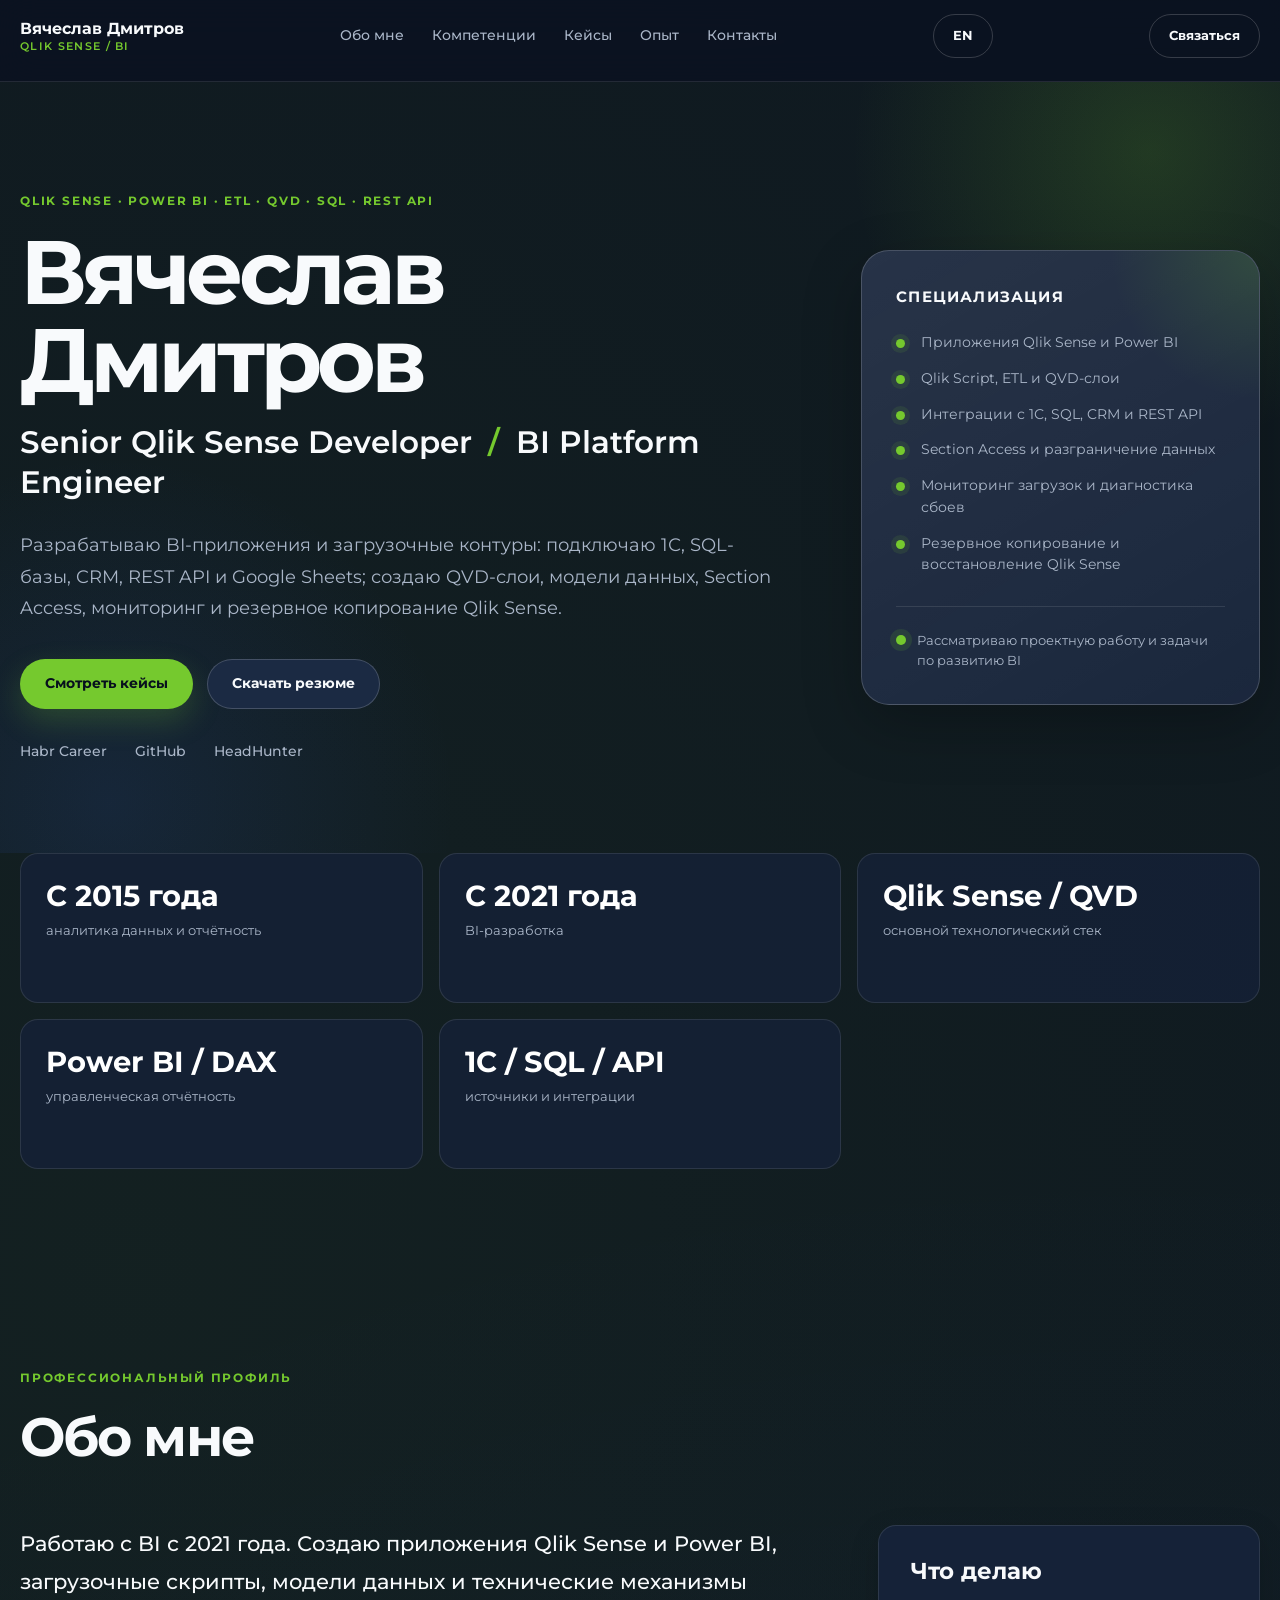
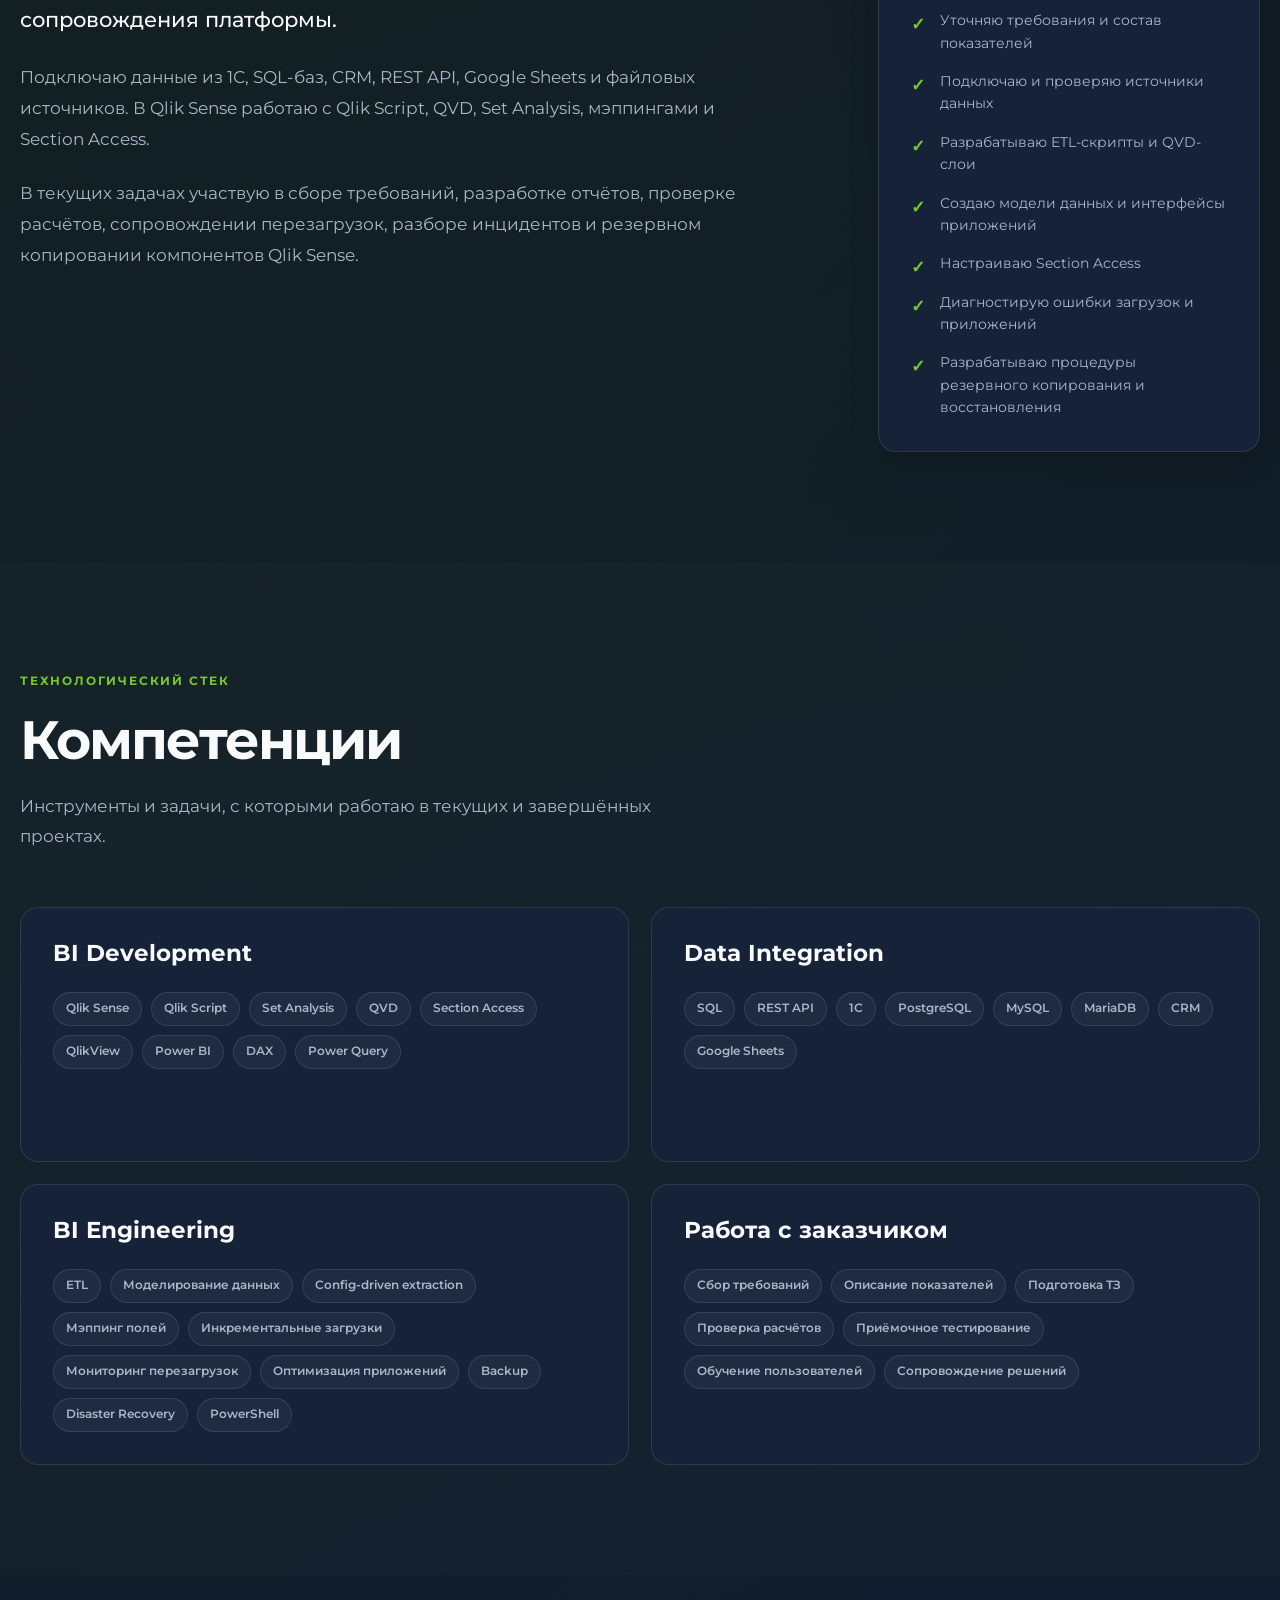
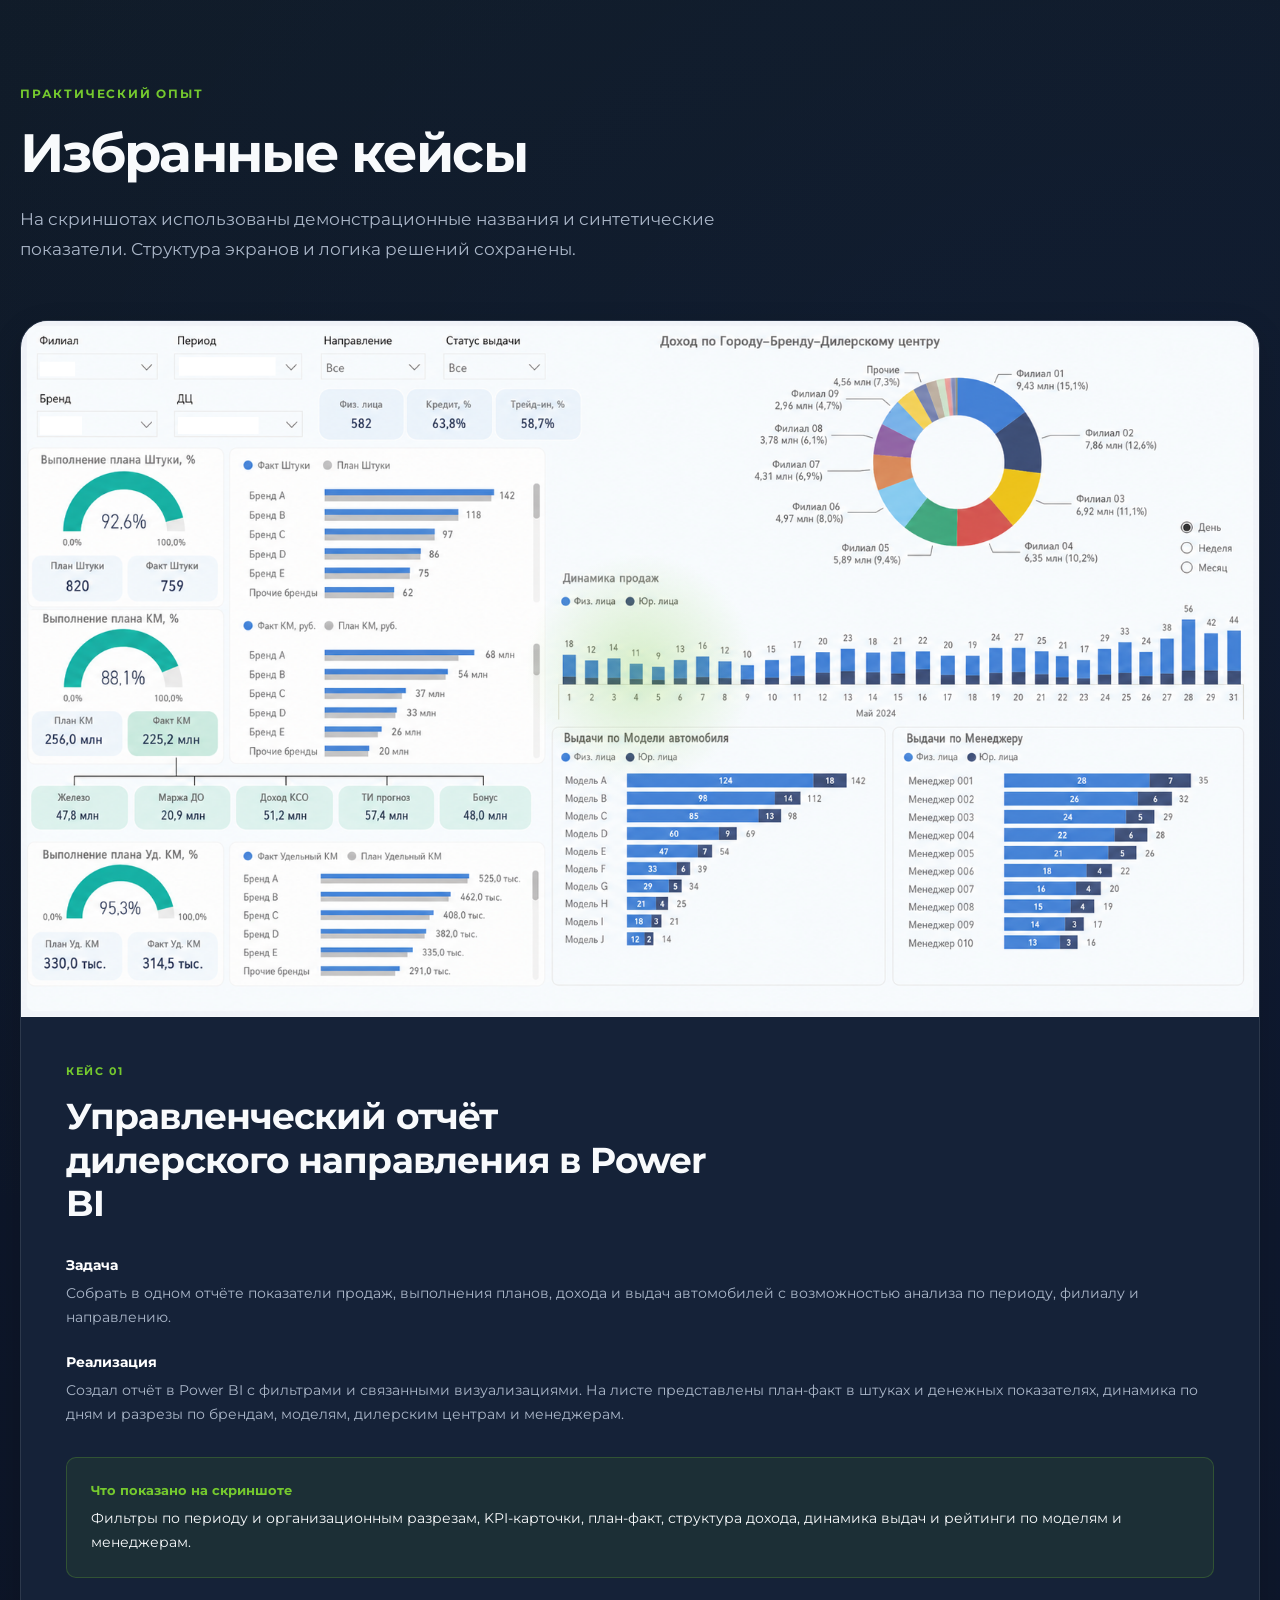
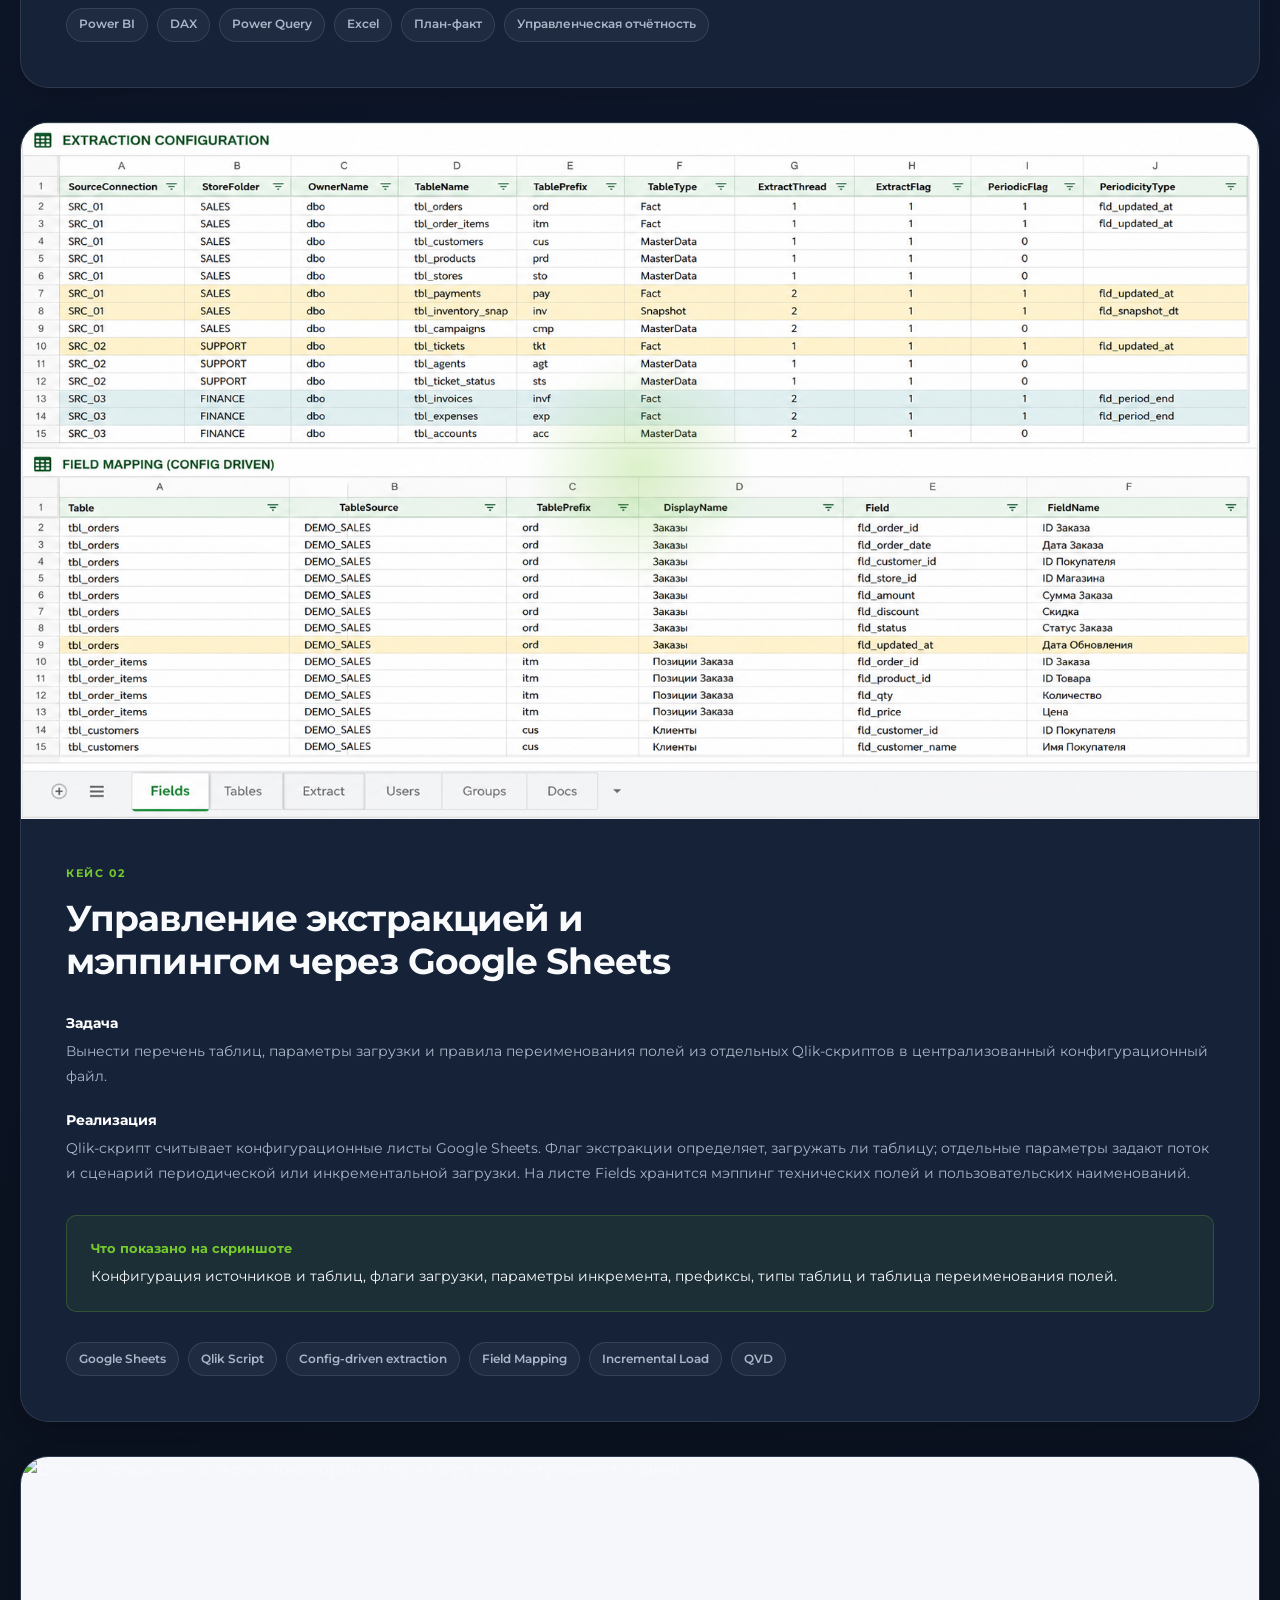
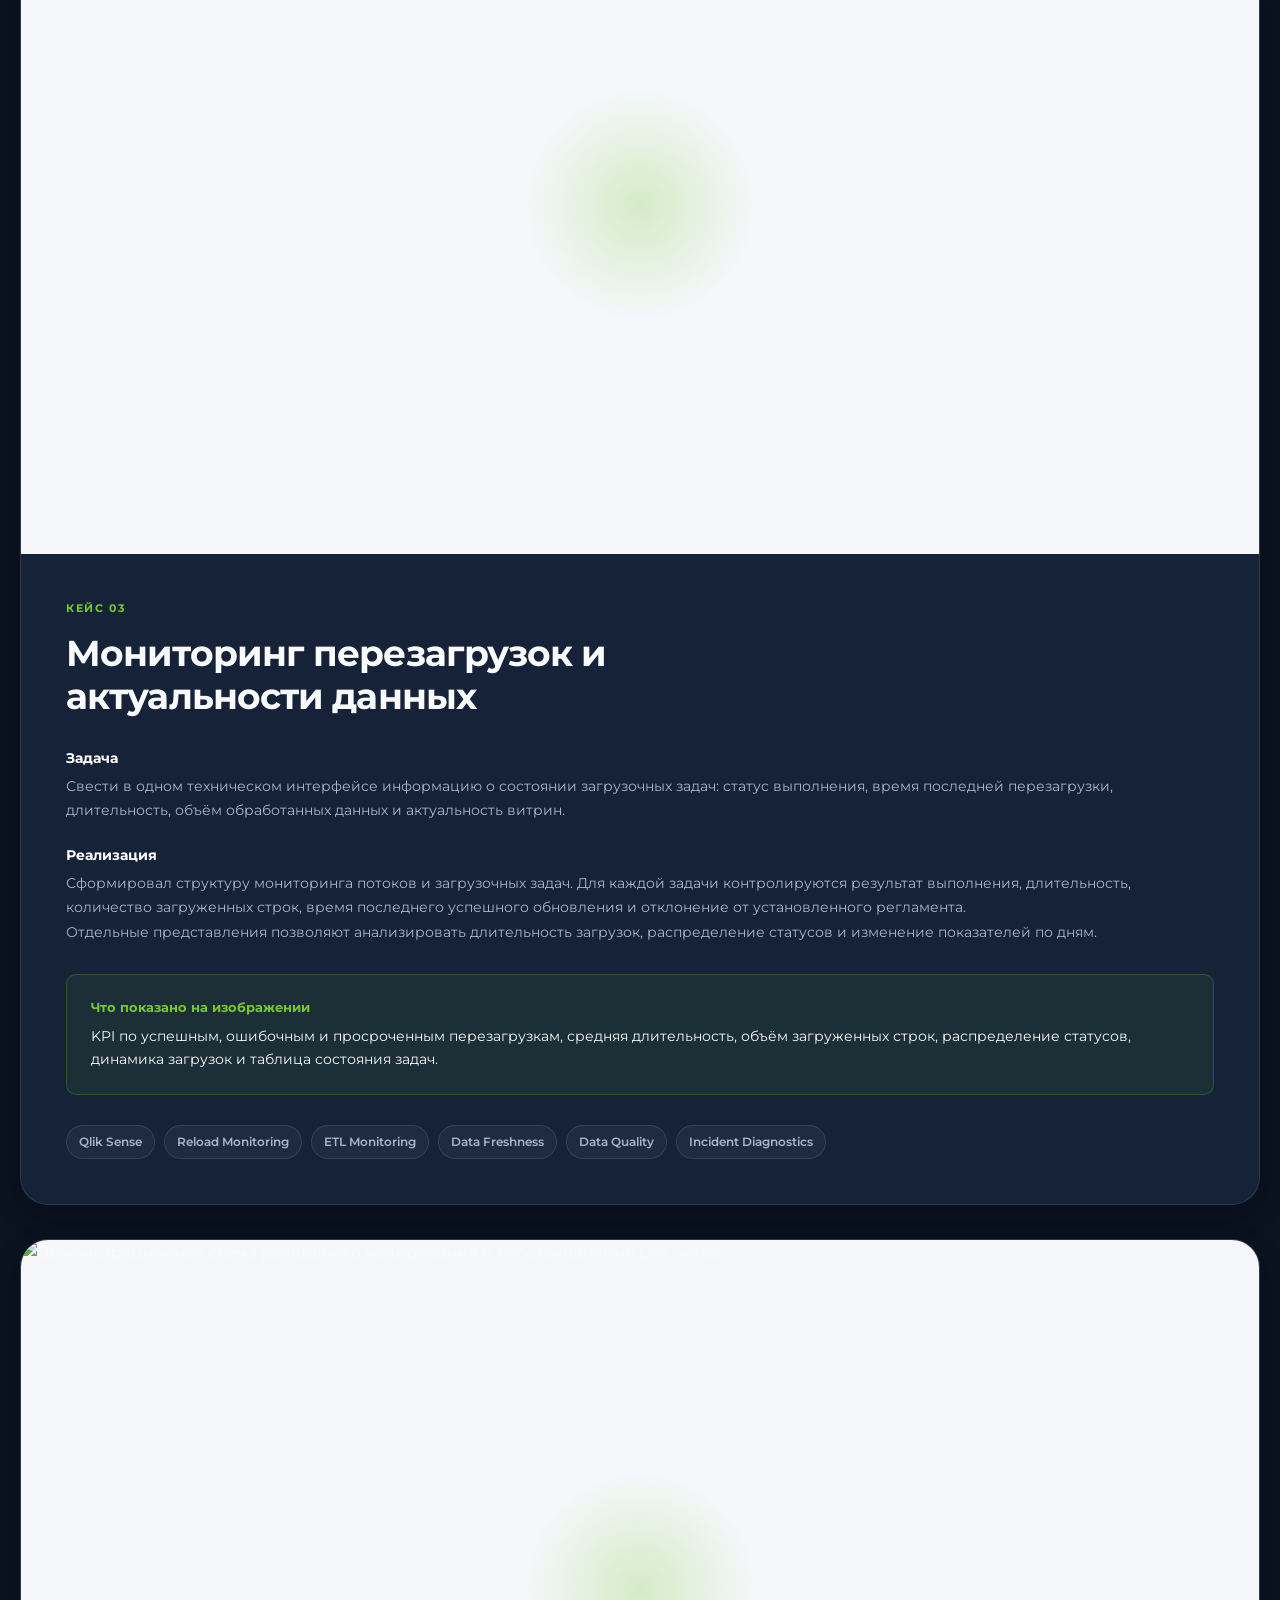
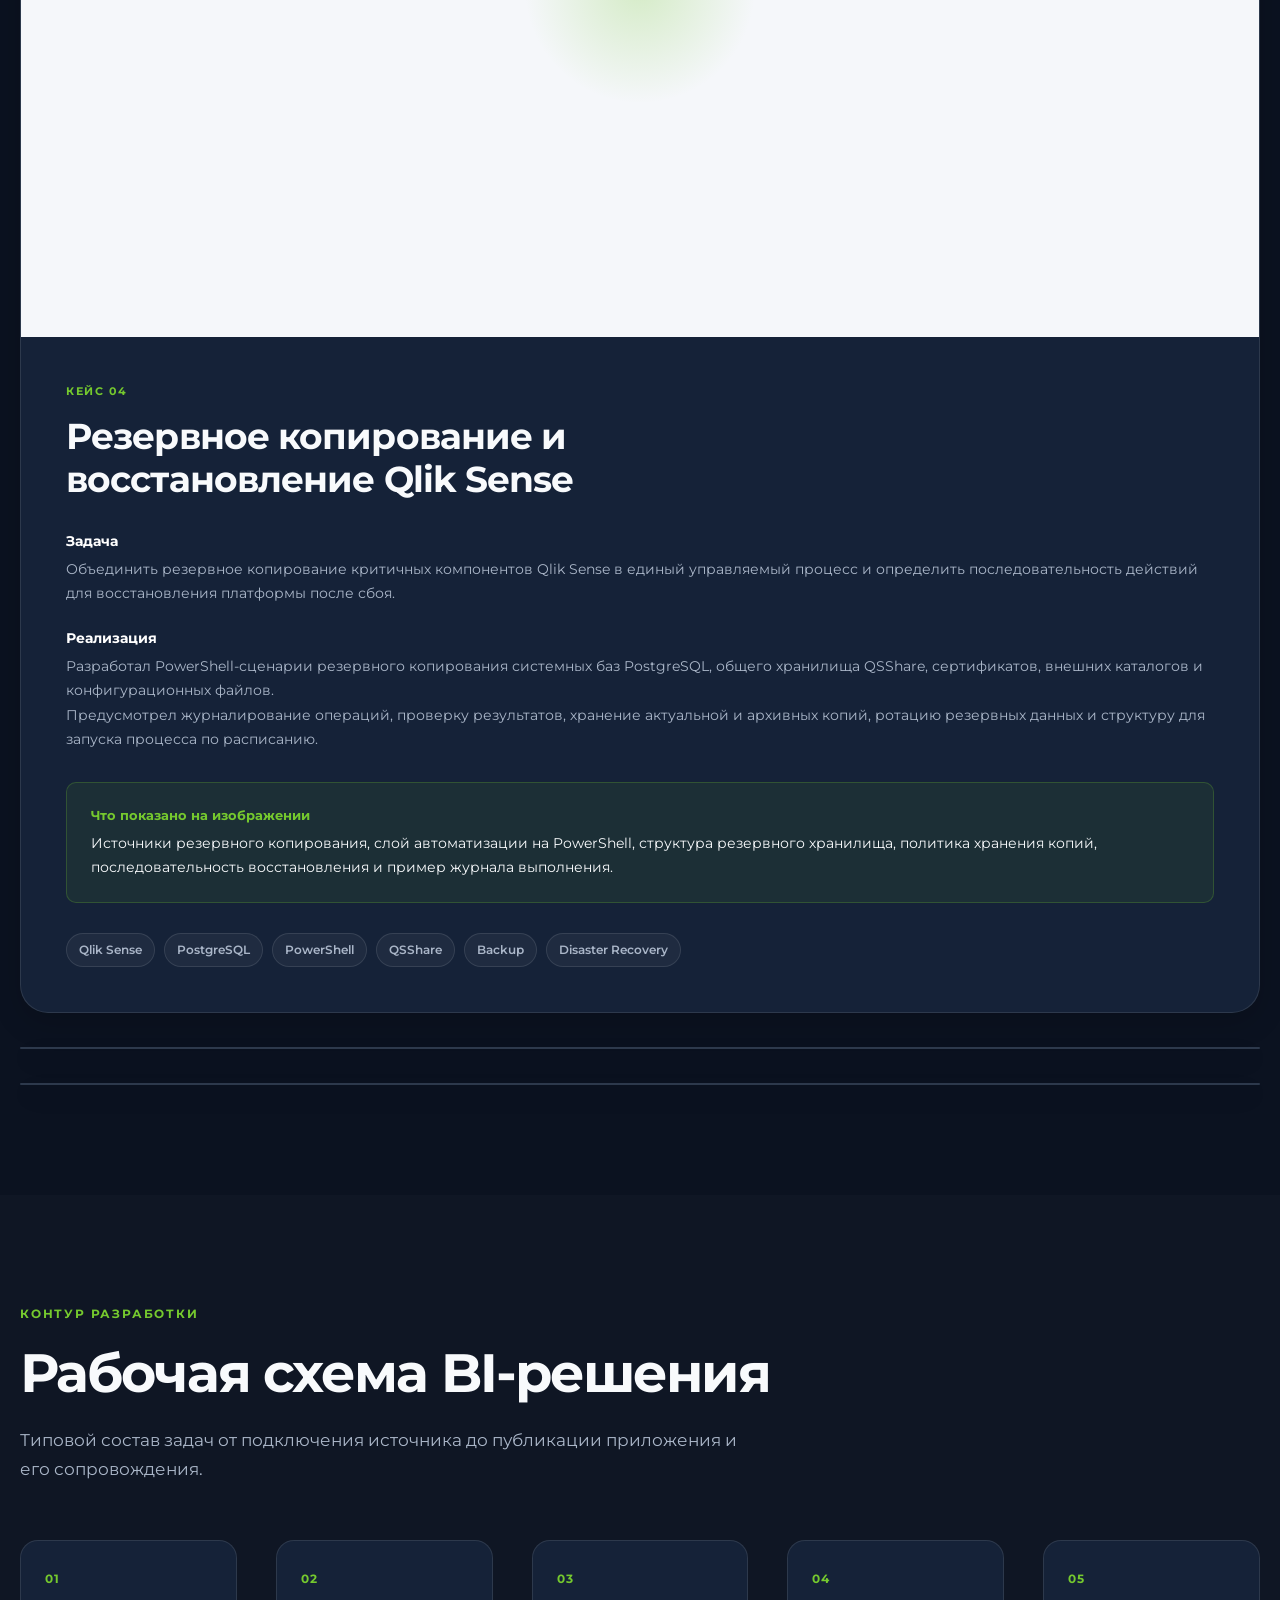
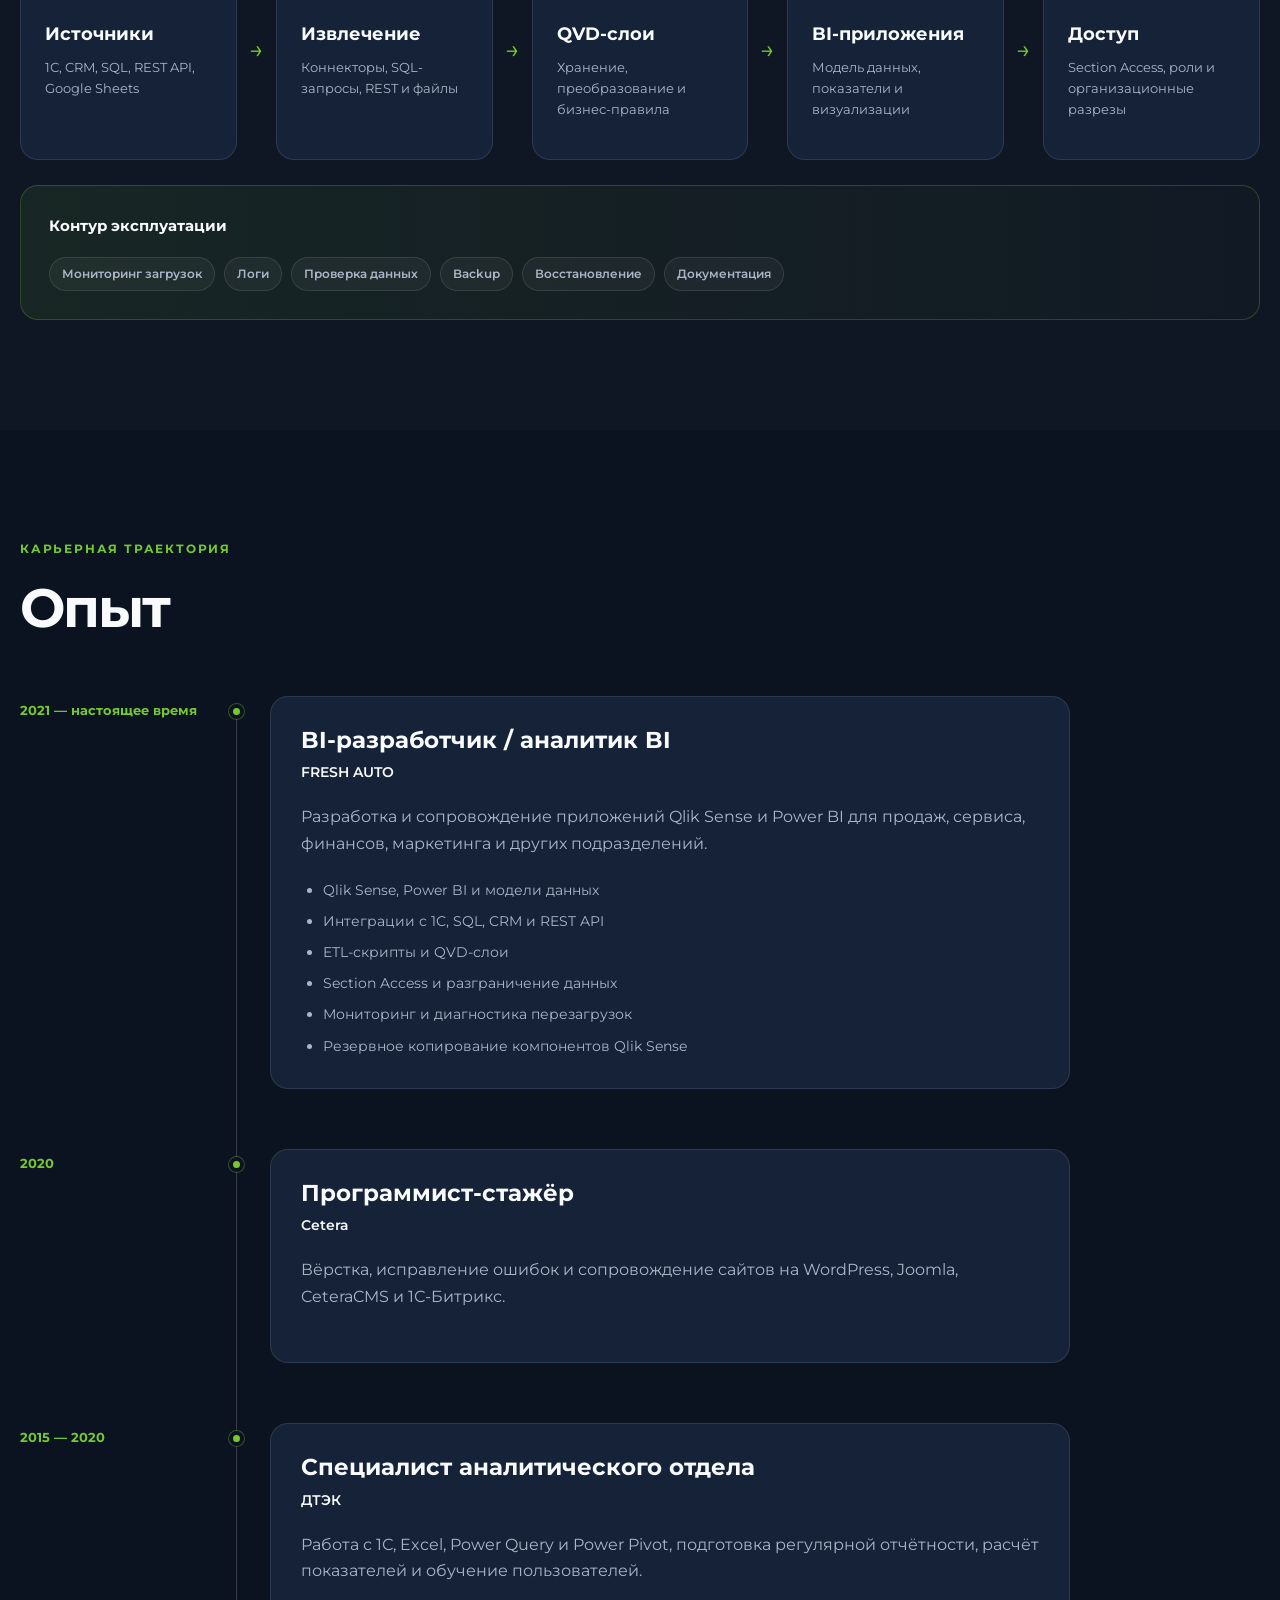
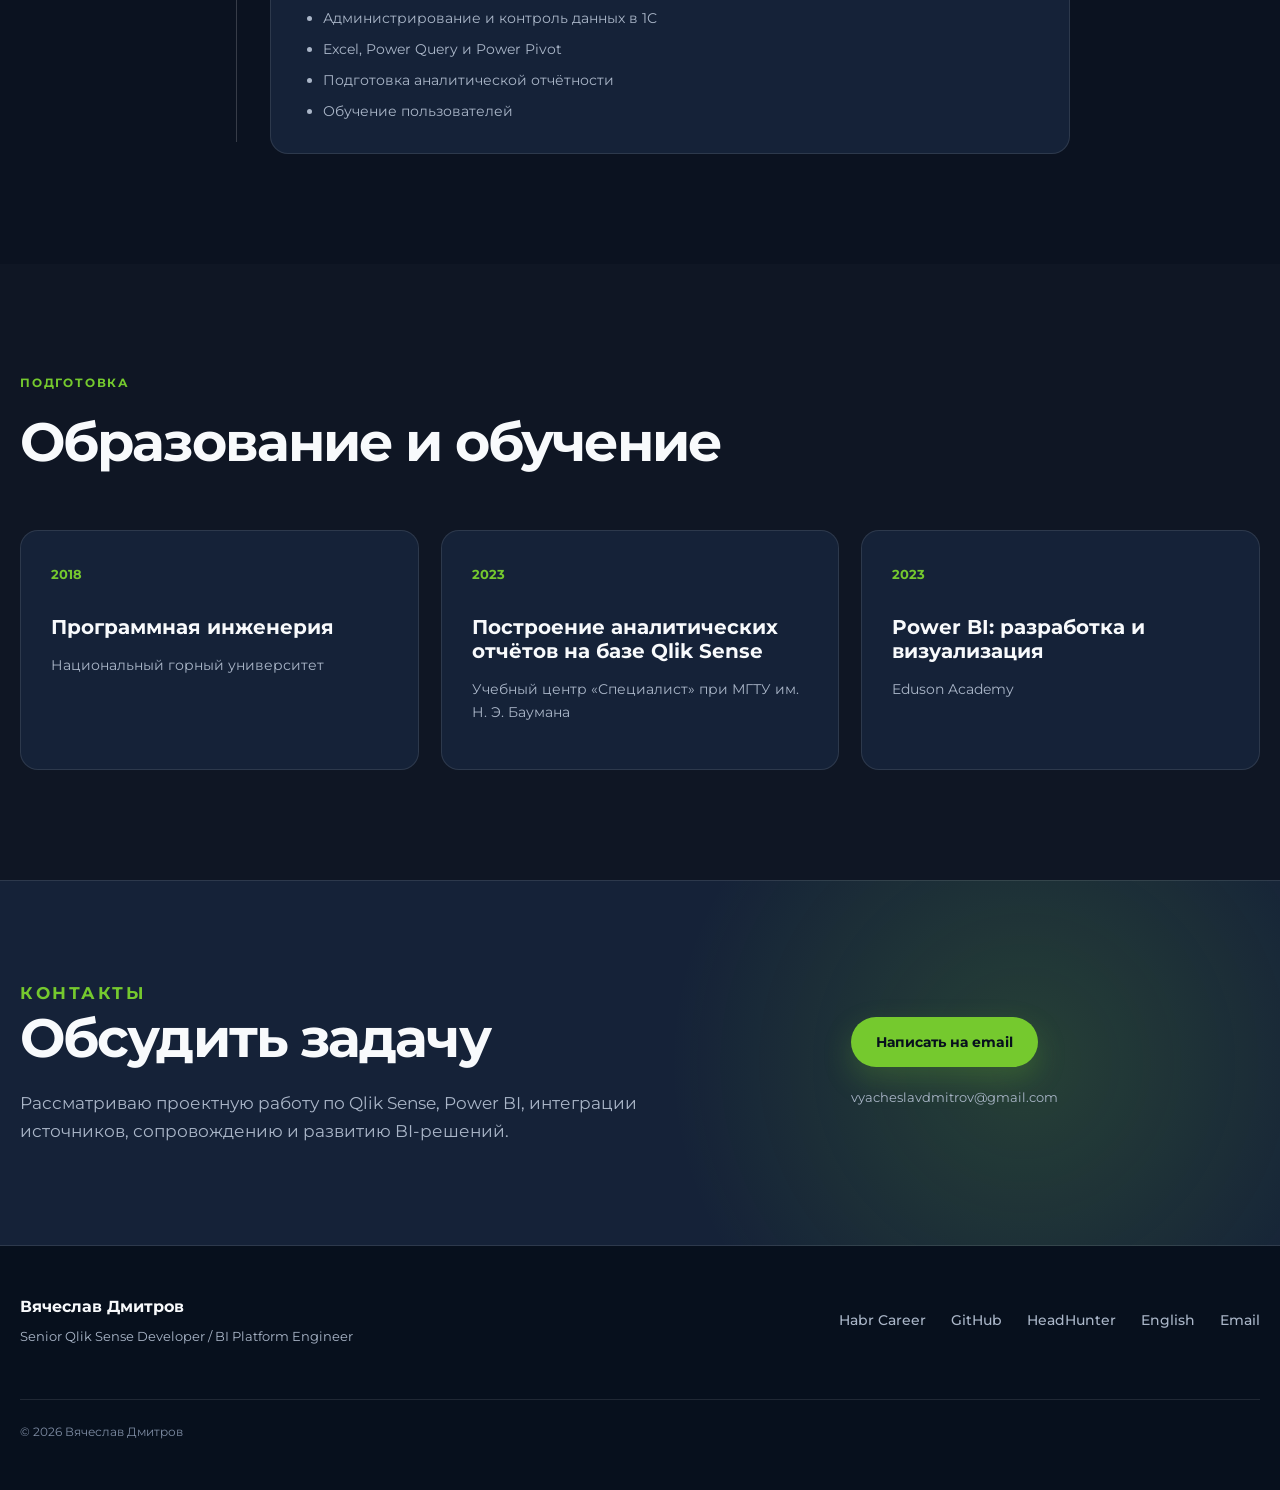
==== commit 98d2148a: "Update index.html" ====
--- a/index.html
+++ b/index.html
@@ -725,8 +725,15 @@
                   <span>Disaster Recovery</span>
                 </div>
               </div>
-            </article>
-            
+             </article>
+
+            <article class="case-card">
+              <!-- Кейс 03 -->
+            </article>
+
+            <article class="case-card">
+              <!-- Кейс 04 -->
+            </article>
           </div>
         </div>
       </section>
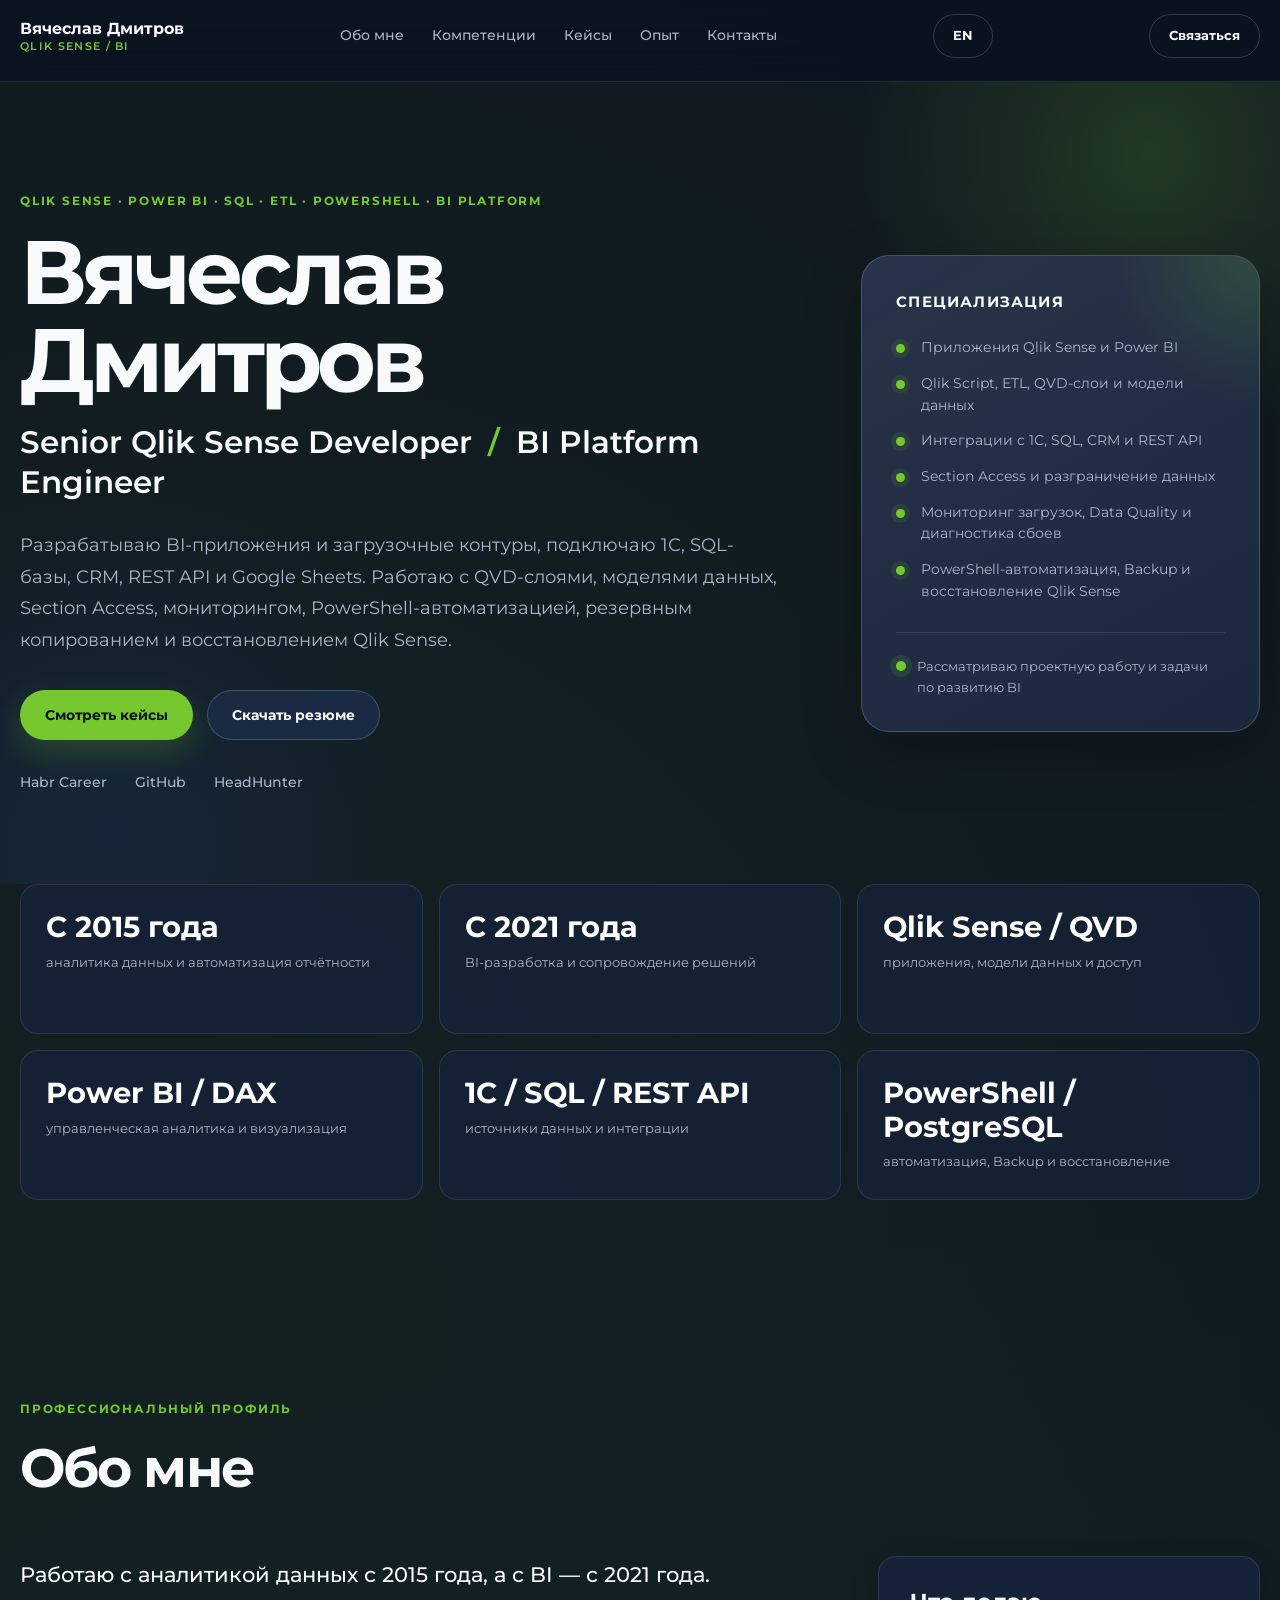
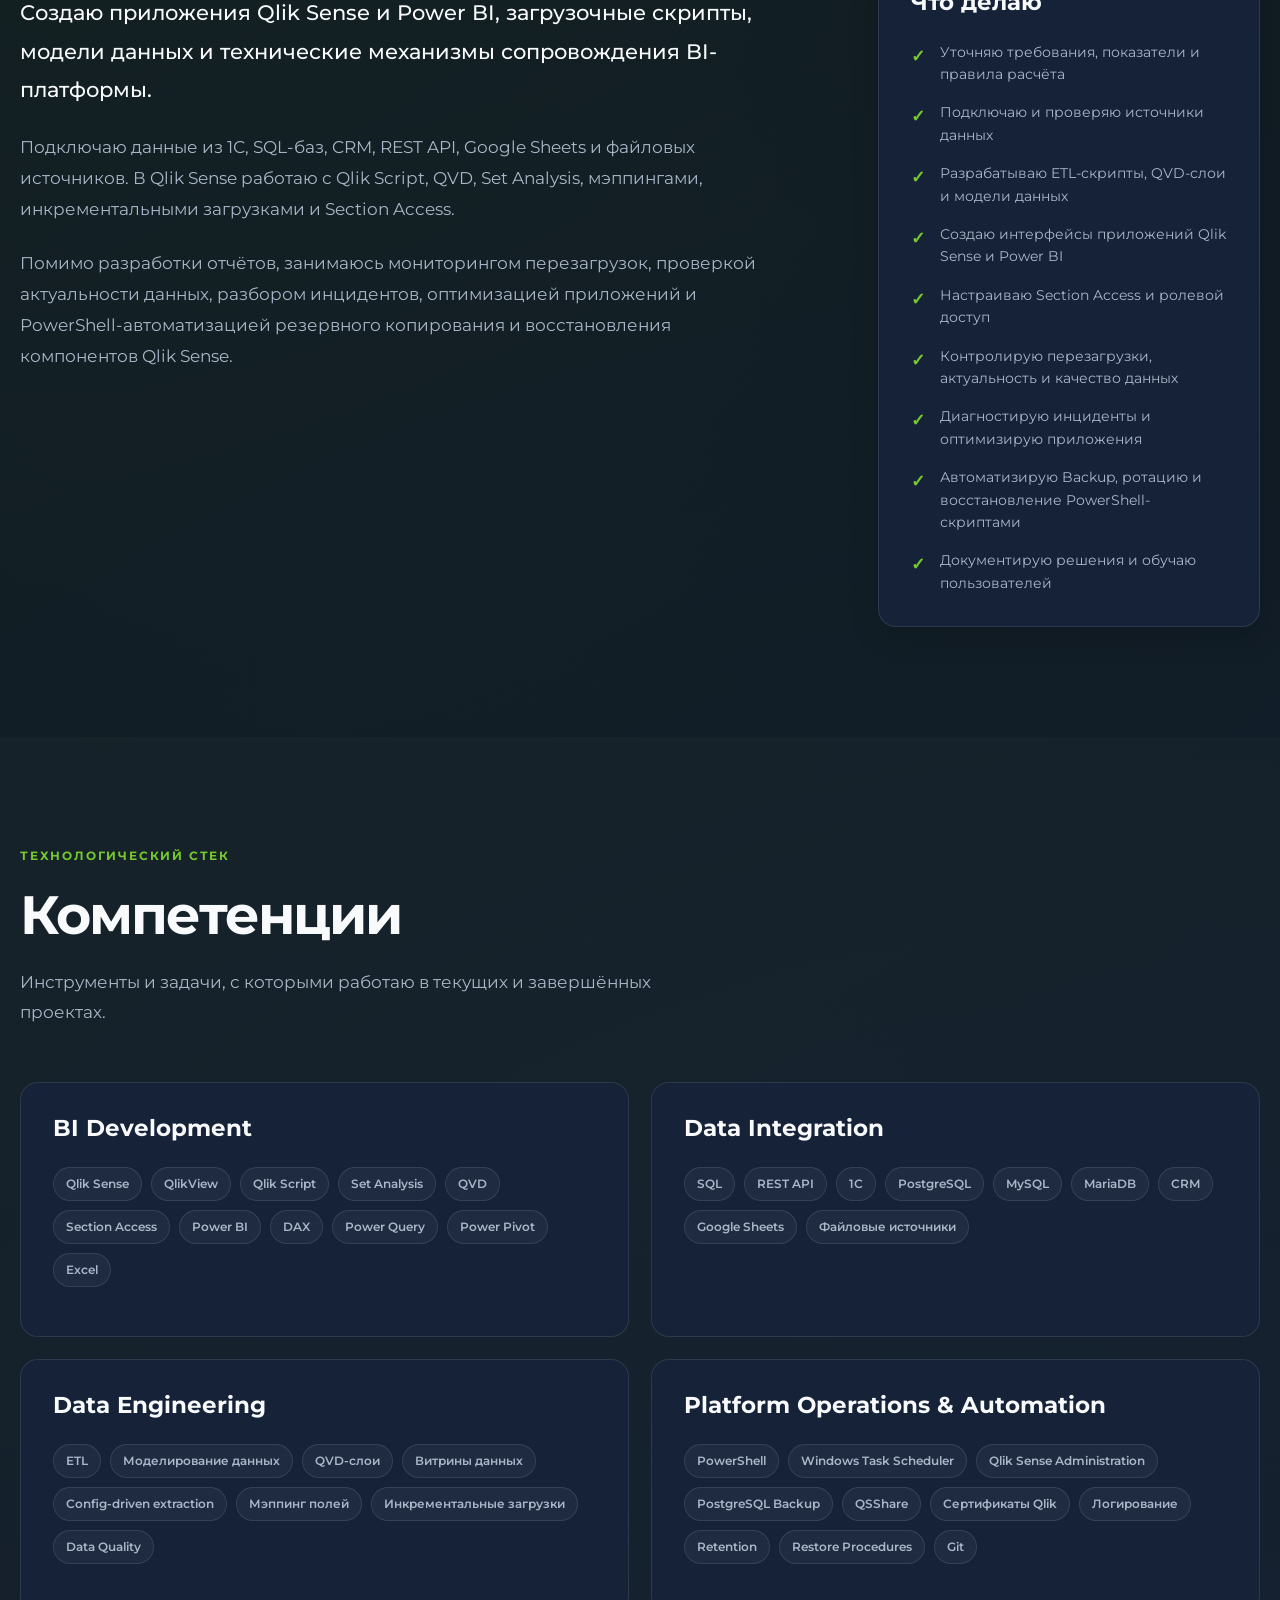
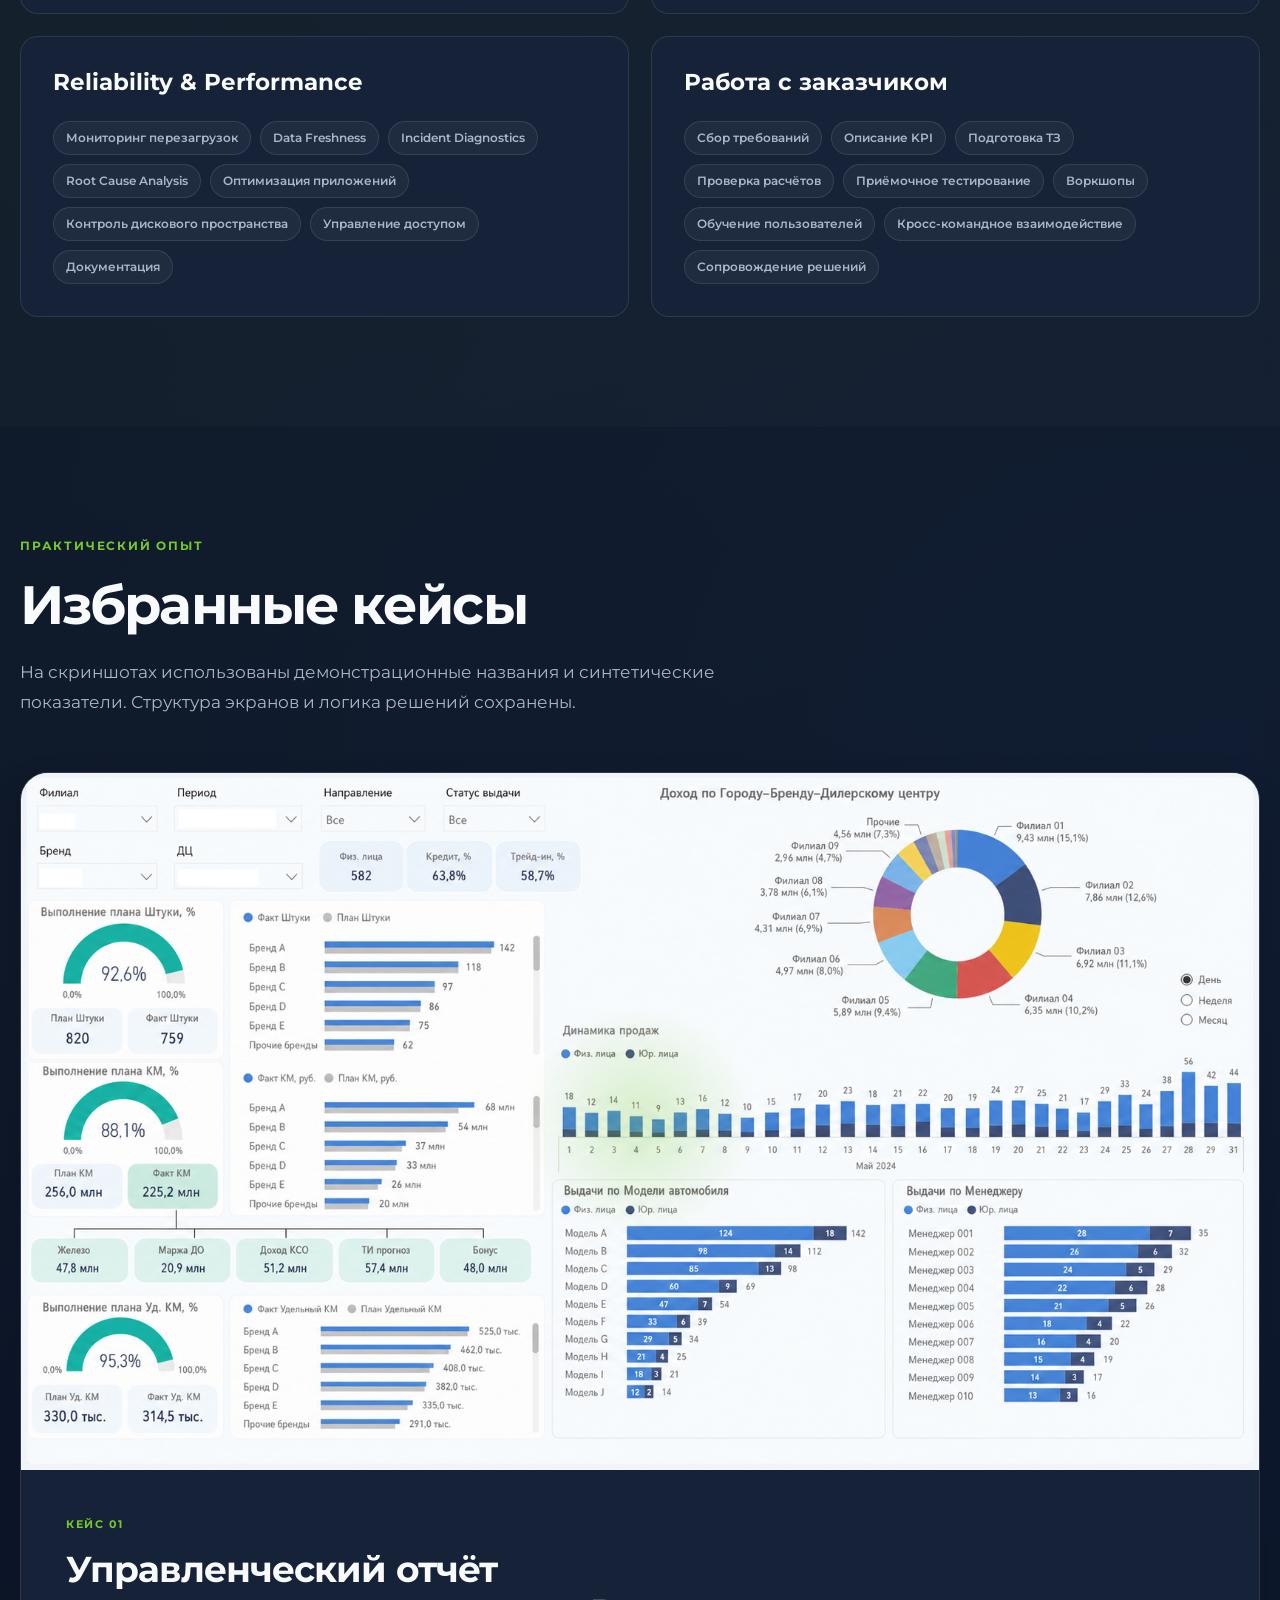
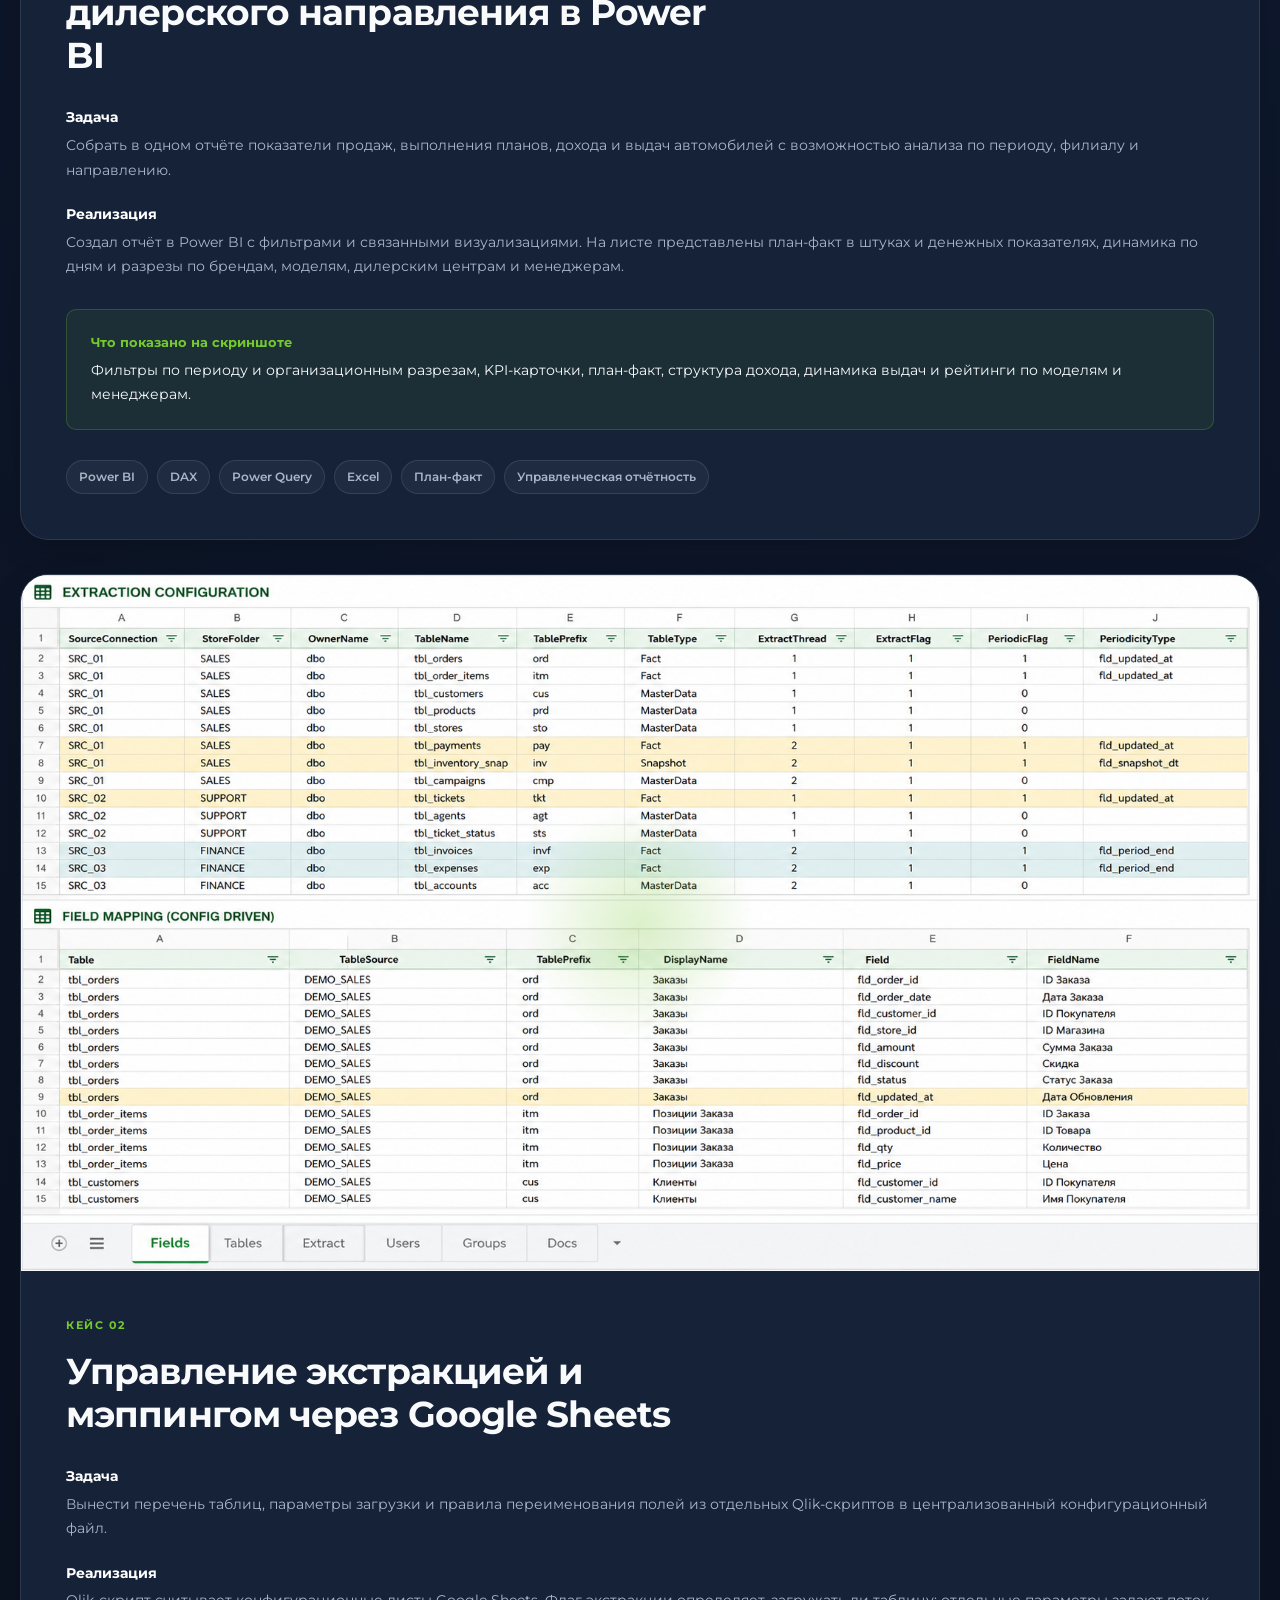
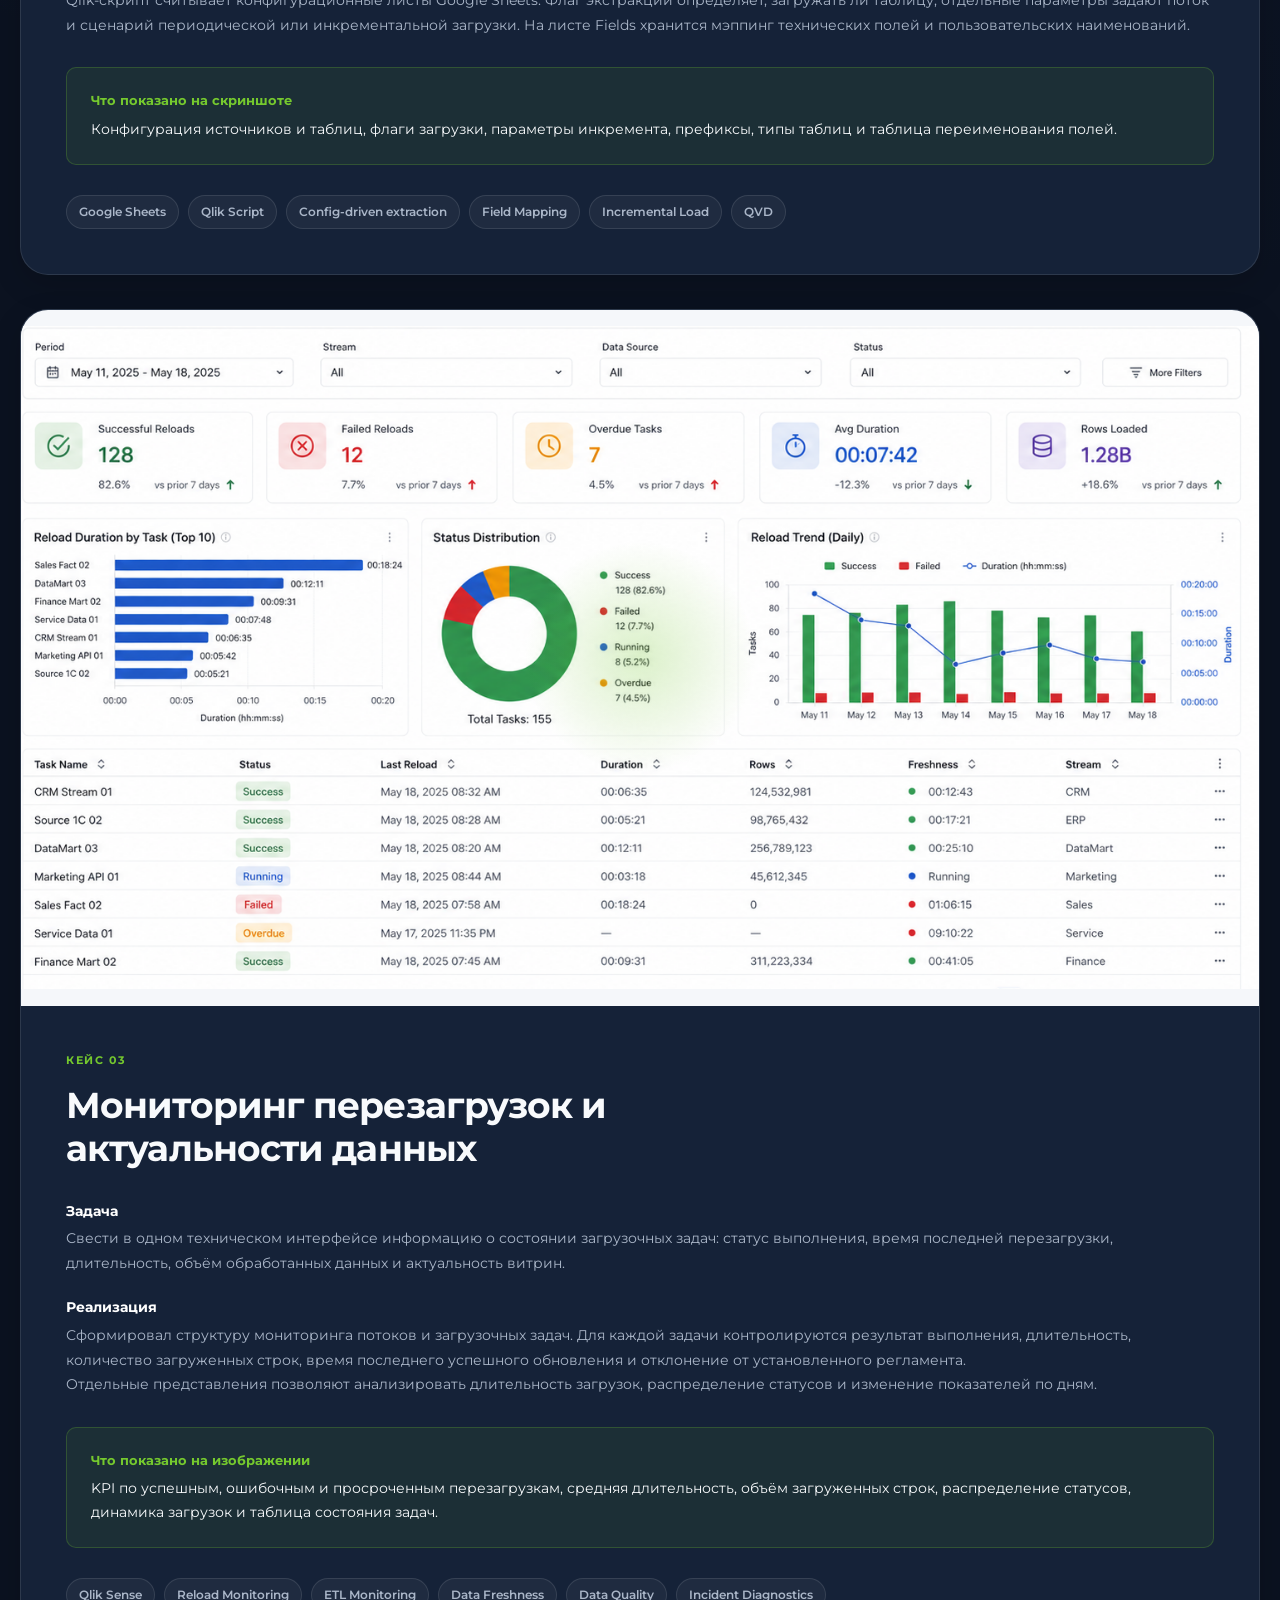
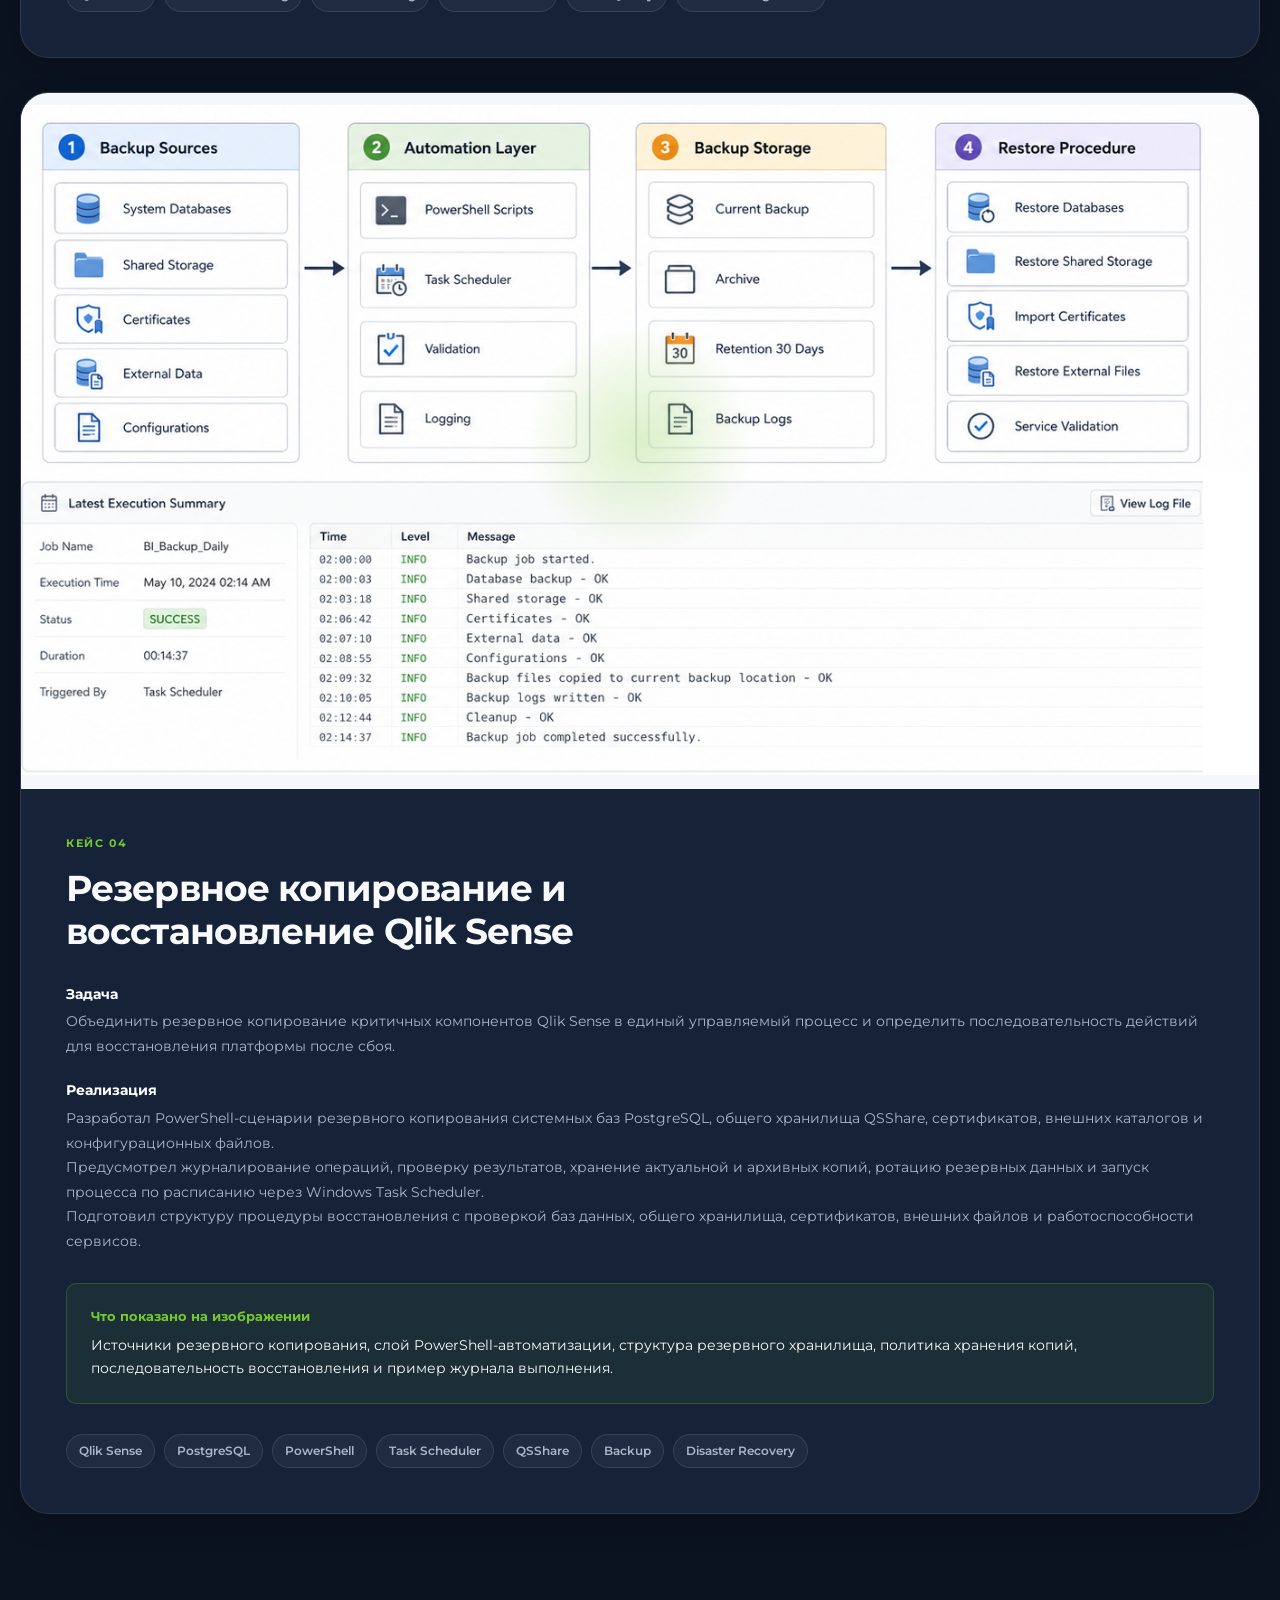
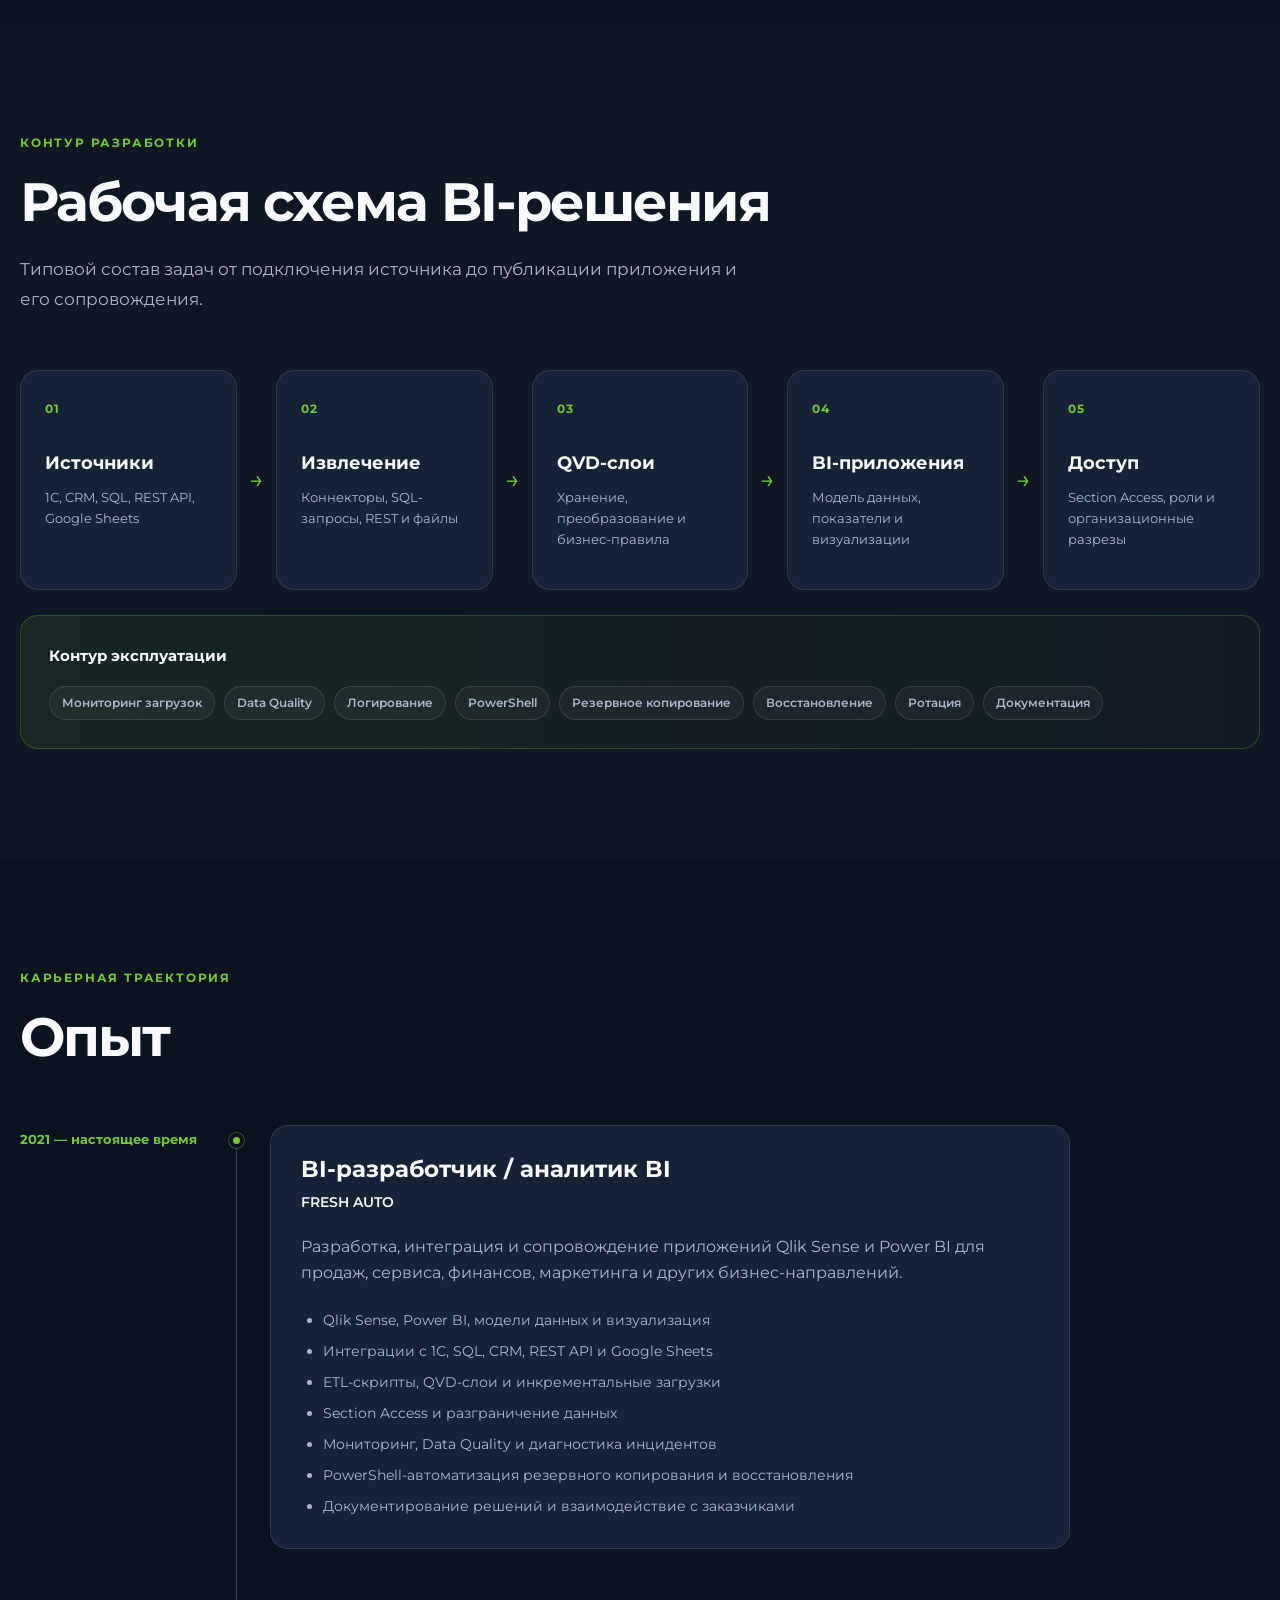
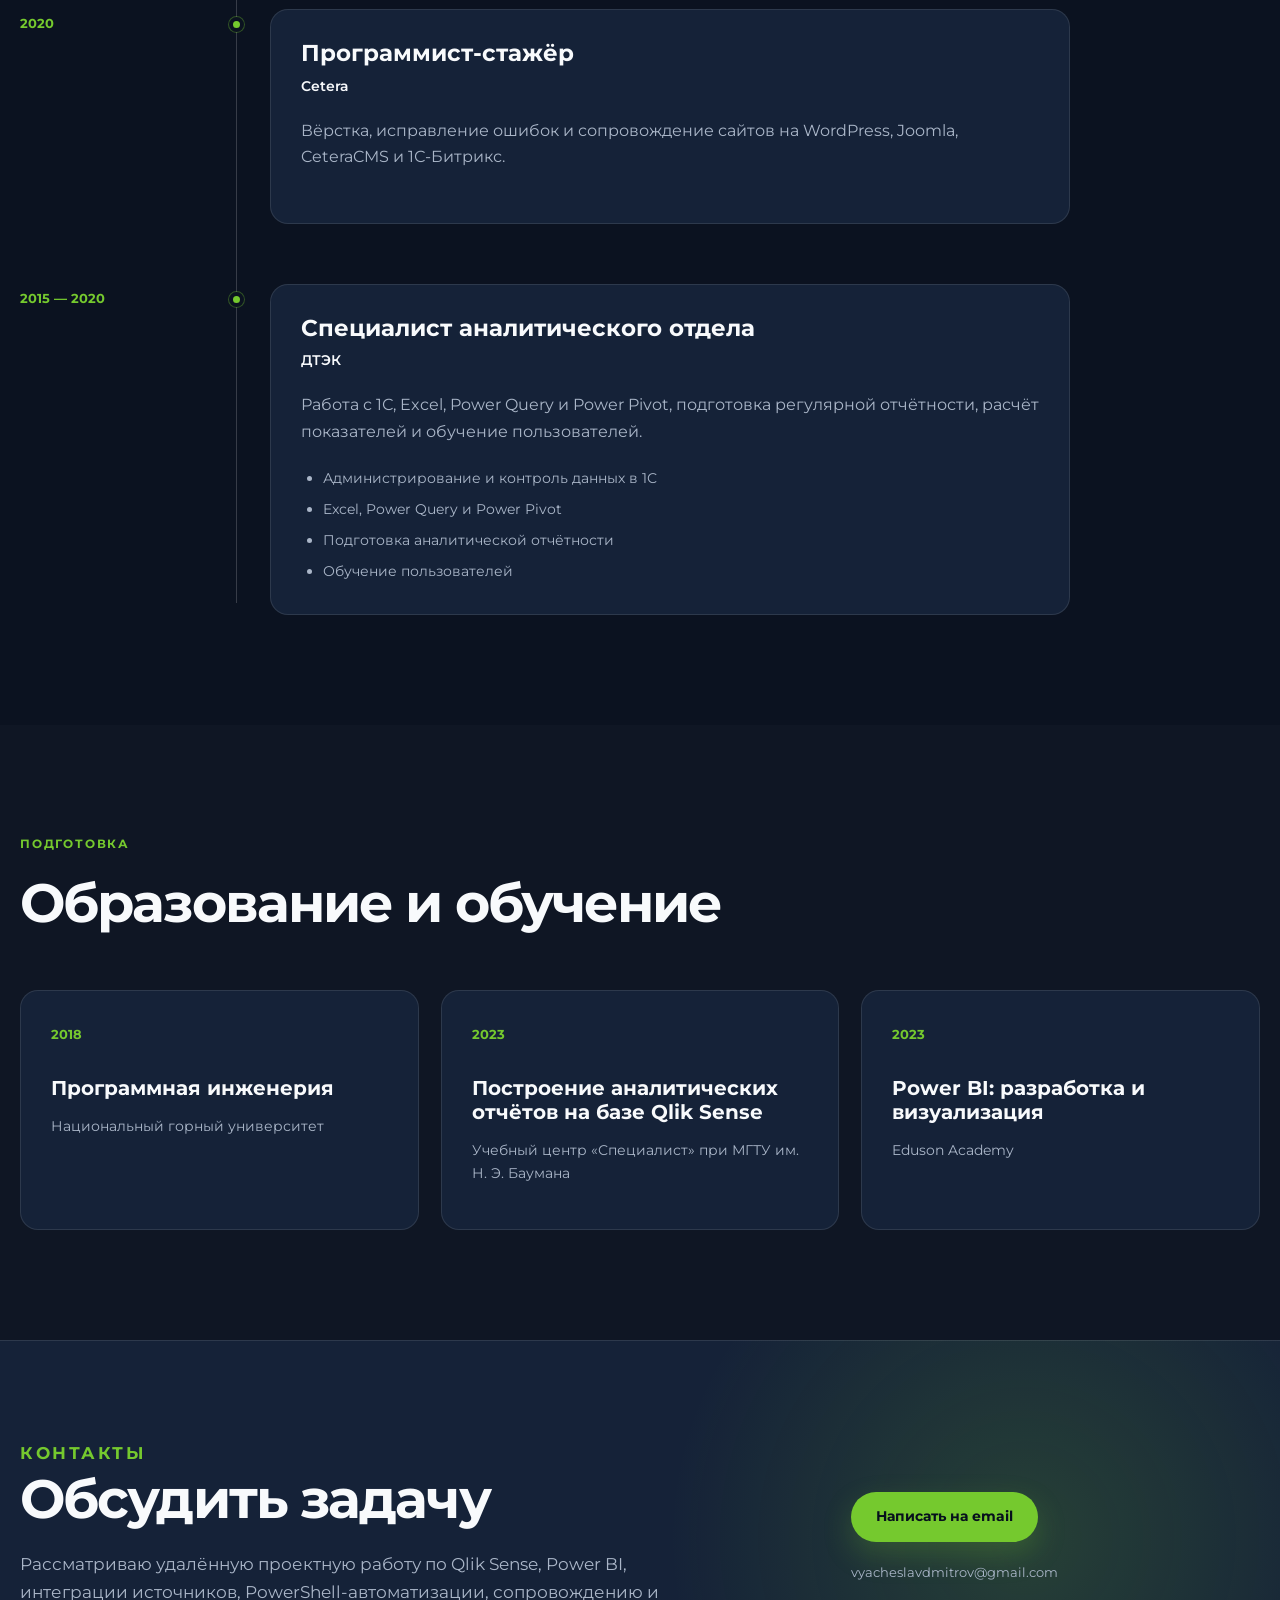
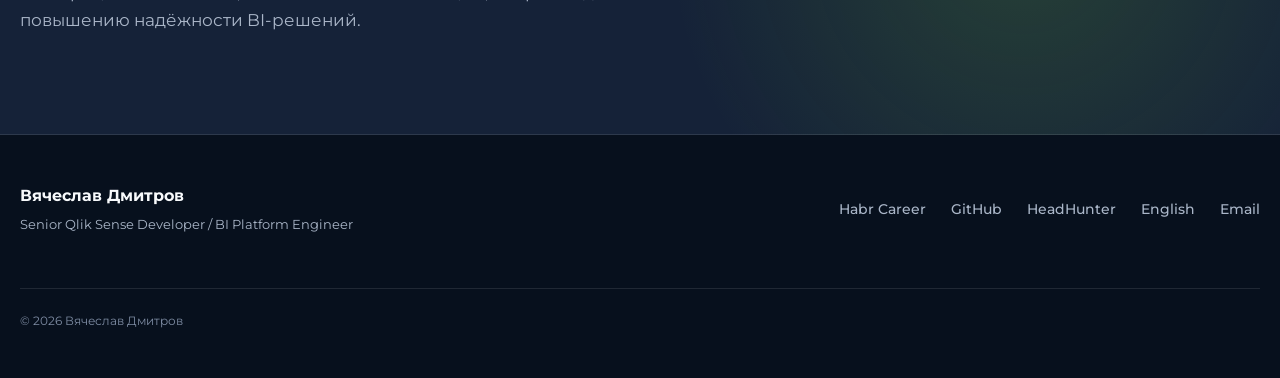
==== commit eb2cd816: "final RU" ====
--- a/index.html
+++ b/index.html
@@ -1,1109 +1,1080 @@
 <!DOCTYPE html>
 <html lang="ru">
-  <head>
-    <meta charset="UTF-8">
-    <meta name="viewport" content="width=device-width, initial-scale=1.0">
-
-    <title>
-      Вячеслав Дмитров — Senior Qlik Sense Developer / BI Platform Engineer
-    </title>
-
-    <meta
-      name="description"
-      content="Портфолио Вячеслава Дмитрова: разработка Qlik Sense и Power BI, ETL, QVD, SQL, REST API, интеграции с 1С, Section Access, мониторинг и резервное копирование BI-платформы."
-    >
-
-    <meta name="author" content="Вячеслав Дмитров">
-    <meta name="theme-color" content="#0f172a">
-
-    <link
-      rel="canonical"
-      href="https://vyacheslavdmitrov.github.io/portfolio/"
-    >
-
-    <link
-      rel="alternate"
-      hreflang="ru"
-      href="https://vyacheslavdmitrov.github.io/portfolio/"
-    >
-
-    <link
-      rel="alternate"
-      hreflang="en"
-      href="https://vyacheslavdmitrov.github.io/portfolio/eng/"
-    >
-
-    <link
-      rel="alternate"
-      hreflang="x-default"
-      href="https://vyacheslavdmitrov.github.io/portfolio/eng/"
-    >
-
-    <meta
-      property="og:title"
-      content="Вячеслав Дмитров — Senior Qlik Sense Developer"
-    >
-
-    <meta
-      property="og:description"
-      content="Qlik Sense, Power BI, ETL, QVD, SQL, REST API, интеграции с 1С и сопровождение BI-платформы."
-    >
-
-    <meta property="og:type" content="website">
-    <meta property="og:locale" content="ru_RU">
-    <meta property="og:locale:alternate" content="en_US">
-
-    <meta
-      property="og:url"
-      content="https://vyacheslavdmitrov.github.io/portfolio/"
-    >
-
-    <meta
-      property="og:image"
-      content="https://vyacheslavdmitrov.github.io/portfolio/img/cases/powerbi-sales-dashboard.webp"
-    >
-
-    <meta
-      property="og:image:alt"
-      content="Управленческий отчёт в Power BI из портфолио Вячеслава Дмитрова"
-    >
-
-    <link rel="preconnect" href="https://fonts.googleapis.com">
-
-    <link
-      rel="preconnect"
-      href="https://fonts.gstatic.com"
-      crossorigin
-    >
-
-    <link
-      href="https://fonts.googleapis.com/css2?family=Montserrat:wght@400;500;600;700&display=swap"
-      rel="stylesheet"
-    >
-
-    <link rel="stylesheet" href="style.css">
-  </head>
-
-  <body>
-    <header class="page-header">
-      <div class="container header-container">
-        <a
-          class="logo"
-          href="#top"
-          aria-label="Перейти в начало страницы"
-        >
-          <span class="logo-name">Вячеслав Дмитров</span>
-          <span class="logo-role">Qlik Sense / BI</span>
-        </a>
-
-        <nav
-          class="main-navigation"
-          aria-label="Основная навигация"
-        >
-          <a href="#about">Обо мне</a>
-          <a href="#skills">Компетенции</a>
-          <a href="#cases">Кейсы</a>
-          <a href="#experience">Опыт</a>
-          <a href="#contacts">Контакты</a>
-        </nav>
-
-        <a
-          class="button button-small button-outline"
-          href="eng/"
-          lang="en"
-          hreflang="en"
-          aria-label="Open the English version"
-        >
-          EN
-        </a>
-
-        <a
-          class="button button-small button-outline"
-          href="mailto:vyacheslavdmitrov@gmail.com"
-        >
-          Связаться
-        </a>
+ <head>
+  <meta charset="utf-8"/>
+  <meta content="width=device-width, initial-scale=1.0" name="viewport"/>
+  <title>
+   Вячеслав Дмитров — Senior Qlik Sense Developer / BI Platform Engineer
+  </title>
+  <meta content="Портфолио Вячеслава Дмитрова: Qlik Sense, Power BI, ETL, QVD, SQL, REST API, интеграции с 1С, PowerShell-автоматизация, мониторинг, резервное копирование и восстановление BI-платформы." name="description"/>
+  <meta content="Вячеслав Дмитров" name="author"/>
+  <meta content="#0f172a" name="theme-color"/>
+  <link href="https://vyacheslavdmitrov.github.io/portfolio/" rel="canonical"/>
+  <link href="https://vyacheslavdmitrov.github.io/portfolio/" hreflang="ru" rel="alternate"/>
+  <link href="https://vyacheslavdmitrov.github.io/portfolio/eng/" hreflang="en" rel="alternate"/>
+  <link href="https://vyacheslavdmitrov.github.io/portfolio/eng/" hreflang="x-default" rel="alternate"/>
+  <meta content="Вячеслав Дмитров — Senior Qlik Sense Developer" property="og:title"/>
+  <meta content="Qlik Sense, Power BI, ETL, QVD, SQL, REST API, интеграции с 1С и сопровождение BI-платформы." property="og:description"/>
+  <meta content="website" property="og:type"/>
+  <meta content="ru_RU" property="og:locale"/>
+  <meta content="en_US" property="og:locale:alternate"/>
+  <meta content="https://vyacheslavdmitrov.github.io/portfolio/" property="og:url"/>
+  <meta content="https://vyacheslavdmitrov.github.io/portfolio/img/cases/powerbi-sales-dashboard.webp" property="og:image"/>
+  <meta content="Управленческий отчёт в Power BI из портфолио Вячеслава Дмитрова" property="og:image:alt"/>
+  <link href="https://fonts.googleapis.com" rel="preconnect"/>
+  <link crossorigin="" href="https://fonts.gstatic.com" rel="preconnect"/>
+  <link href="https://fonts.googleapis.com/css2?family=Montserrat:wght@400;500;600;700&amp;display=swap" rel="stylesheet"/>
+  <link href="style.css" rel="stylesheet"/>
+ </head>
+ <body>
+  <header class="page-header">
+   <div class="container header-container">
+    <a aria-label="Перейти в начало страницы" class="logo" href="#top">
+     <span class="logo-name">
+      Вячеслав Дмитров
+     </span>
+     <span class="logo-role">
+      Qlik Sense / BI
+     </span>
+    </a>
+    <nav aria-label="Основная навигация" class="main-navigation">
+     <a href="#about">
+      Обо мне
+     </a>
+     <a href="#skills">
+      Компетенции
+     </a>
+     <a href="#cases">
+      Кейсы
+     </a>
+     <a href="#experience">
+      Опыт
+     </a>
+     <a href="#contacts">
+      Контакты
+     </a>
+    </nav>
+    <a aria-label="Open the English version" class="button button-small button-outline" href="eng/" hreflang="en" lang="en">
+     EN
+    </a>
+    <a class="button button-small button-outline" href="mailto:vyacheslavdmitrov@gmail.com">
+     Связаться
+    </a>
+   </div>
+  </header>
+  <main id="top">
+   <section class="hero">
+    <div class="container hero-container">
+     <div class="hero-content">
+      <p class="section-label">
+       Qlik Sense · Power BI · SQL · ETL · PowerShell · BI Platform
+      </p>
+      <h1>
+       Вячеслав Дмитров
+      </h1>
+      <p class="hero-role">
+       Senior Qlik Sense Developer
+       <span>
+        /
+       </span>
+       BI Platform Engineer
+      </p>
+      <p class="hero-description">
+       Разрабатываю BI-приложения и загрузочные контуры, подключаю 1С, SQL-базы, CRM, REST API и Google Sheets. Работаю с QVD-слоями, моделями данных, Section Access, мониторингом, PowerShell-автоматизацией, резервным копированием и восстановлением Qlik Sense.
+      </p>
+      <div class="hero-actions">
+       <a class="button button-primary" href="#cases">
+        Смотреть кейсы
+       </a>
+       <a class="button button-secondary" download="" href="assets/docs/vyacheslav-dmitrov-resume-ru.pdf" rel="noopener noreferrer" target="_blank">
+        Скачать резюме
+       </a>
       </div>
-    </header>
-
-    <main id="top">
-      <section class="hero">
-        <div class="container hero-container">
-          <div class="hero-content">
-            <p class="section-label">
-              Qlik Sense · Power BI · ETL · QVD · SQL · REST API
-            </p>
-
-            <h1>Вячеслав Дмитров</h1>
-
-            <p class="hero-role">
-              Senior Qlik Sense Developer
-              <span>/</span>
-              BI Platform Engineer
-            </p>
-
-            <p class="hero-description">
-              Разрабатываю BI-приложения и загрузочные контуры:
-              подключаю 1С, SQL-базы, CRM, REST API и Google Sheets;
-              создаю QVD-слои, модели данных, Section Access,
-              мониторинг и резервное копирование Qlik Sense.
-            </p>
-
-            <div class="hero-actions">
-              <a
-                class="button button-primary"
-                href="#cases"
-              >
-                Смотреть кейсы
-              </a>
-
-              <a
-                class="button button-secondary"
-                href="assets/docs/vyacheslav-dmitrov-resume-ru.pdf"
-                target="_blank"
-                rel="noopener noreferrer"
-                download
-              >
-                Скачать резюме
-              </a>
-            </div>
-
-            <div class="hero-links">
-              <a
-                href="https://career.habr.com/mitro7"
-                target="_blank"
-                rel="noopener noreferrer"
-              >
-                Habr Career
-              </a>
-
-              <a
-                href="https://github.com/vyacheslavdmitrov"
-                target="_blank"
-                rel="noopener noreferrer"
-              >
-                GitHub
-              </a>
-
-              <a
-                href="https://rostov.hh.ru/resume/9851c2deff0911af680039ed1f31436a314e34"
-                target="_blank"
-                rel="noopener noreferrer"
-              >
-                HeadHunter
-              </a>
-            </div>
-          </div>
-
-          <aside
-            class="hero-card"
-            aria-label="Специализация"
-          >
-            <p class="hero-card-title">
-              Специализация
-            </p>
-
-            <ul class="hero-specialization">
-              <li>Приложения Qlik Sense и Power BI</li>
-              <li>Qlik Script, ETL и QVD-слои</li>
-              <li>Интеграции с 1С, SQL, CRM и REST API</li>
-              <li>Section Access и разграничение данных</li>
-              <li>Мониторинг загрузок и диагностика сбоев</li>
-              <li>Резервное копирование и восстановление Qlik Sense</li>
-            </ul>
-
-            <div class="availability">
-              <span
-                class="availability-indicator"
-                aria-hidden="true"
-              ></span>
-
-              Рассматриваю проектную работу и задачи по развитию BI
-            </div>
-          </aside>
-        </div>
-      </section>
-
-      <section
-        class="metrics"
-        aria-label="Основные направления работы"
-      >
-        <div class="container metrics-grid">
-          <article class="metric-card">
-            <strong>С 2015 года</strong>
-            <span>аналитика данных и отчётность</span>
-          </article>
-
-          <article class="metric-card">
-            <strong>С 2021 года</strong>
-            <span>BI-разработка</span>
-          </article>
-
-          <article class="metric-card">
-            <strong>Qlik Sense / QVD</strong>
-            <span>основной технологический стек</span>
-          </article>
-
-          <article class="metric-card">
-            <strong>Power BI / DAX</strong>
-            <span>управленческая отчётность</span>
-          </article>
-
-          <article class="metric-card">
-            <strong>1С / SQL / API</strong>
-            <span>источники и интеграции</span>
-          </article>
-        </div>
-      </section>
-
-      <section
-        class="section about"
-        id="about"
-      >
-        <div class="container">
-          <div class="section-heading">
-            <p class="section-label">
-              Профессиональный профиль
-            </p>
-
-            <h2>Обо мне</h2>
-          </div>
-
-          <div class="about-grid">
-            <div class="about-content">
-              <p class="about-lead">
-                Работаю с BI с 2021 года. Создаю приложения
-                Qlik Sense и Power BI, загрузочные скрипты,
-                модели данных и технические механизмы
-                сопровождения платформы.
-              </p>
-
-              <p>
-                Подключаю данные из 1С, SQL-баз, CRM, REST API,
-                Google Sheets и файловых источников. В Qlik Sense
-                работаю с Qlik Script, QVD, Set Analysis,
-                мэппингами и Section Access.
-              </p>
-
-              <p>
-                В текущих задачах участвую в сборе требований,
-                разработке отчётов, проверке расчётов,
-                сопровождении перезагрузок, разборе инцидентов
-                и резервном копировании компонентов Qlik Sense.
-              </p>
-            </div>
-
-            <div class="principles-card">
-              <h3>Что делаю</h3>
-
-              <ul class="check-list">
-                <li>
-                  Уточняю требования и состав показателей
-                </li>
-
-                <li>
-                  Подключаю и проверяю источники данных
-                </li>
-
-                <li>
-                  Разрабатываю ETL-скрипты и QVD-слои
-                </li>
-
-                <li>
-                  Создаю модели данных и интерфейсы приложений
-                </li>
-
-                <li>
-                  Настраиваю Section Access
-                </li>
-
-                <li>
-                  Диагностирую ошибки загрузок и приложений
-                </li>
-
-                <li>
-                  Разрабатываю процедуры резервного копирования
-                  и восстановления
-                </li>
-              </ul>
-            </div>
-          </div>
-        </div>
-      </section>
-
-      <section
-        class="section skills-section"
-        id="skills"
-      >
-        <div class="container">
-          <div class="section-heading">
-            <p class="section-label">
-              Технологический стек
-            </p>
-
-            <h2>Компетенции</h2>
-
-            <p>
-              Инструменты и задачи, с которыми работаю
+      <div class="hero-links">
+       <a href="https://career.habr.com/mitro7" rel="noopener noreferrer" target="_blank">
+        Habr Career
+       </a>
+       <a href="https://github.com/vyacheslavdmitrov" rel="noopener noreferrer" target="_blank">
+        GitHub
+       </a>
+       <a href="https://rostov.hh.ru/resume/9851c2deff0911af680039ed1f31436a314e34" rel="noopener noreferrer" target="_blank">
+        HeadHunter
+       </a>
+      </div>
+     </div>
+     <aside aria-label="Специализация" class="hero-card">
+      <p class="hero-card-title">
+       Специализация
+      </p>
+      <ul class="hero-specialization">
+       <li>
+        Приложения Qlik Sense и Power BI
+       </li>
+       <li>
+        Qlik Script, ETL, QVD-слои и модели данных
+       </li>
+       <li>
+        Интеграции с 1С, SQL, CRM и REST API
+       </li>
+       <li>
+        Section Access и разграничение данных
+       </li>
+       <li>
+        Мониторинг загрузок, Data Quality и диагностика сбоев
+       </li>
+       <li>
+        PowerShell-автоматизация, Backup и восстановление Qlik Sense
+       </li>
+      </ul>
+      <div class="availability">
+       <span aria-hidden="true" class="availability-indicator">
+       </span>
+       Рассматриваю проектную работу и задачи по развитию BI
+      </div>
+     </aside>
+    </div>
+   </section>
+   <section aria-label="Основные направления работы" class="metrics">
+    <div class="container metrics-grid">
+     <article class="metric-card">
+      <strong>
+       С 2015 года
+      </strong>
+      <span>
+       аналитика данных и автоматизация отчётности
+      </span>
+     </article>
+     <article class="metric-card">
+      <strong>
+       С 2021 года
+      </strong>
+      <span>
+       BI-разработка и сопровождение решений
+      </span>
+     </article>
+     <article class="metric-card">
+      <strong>
+       Qlik Sense / QVD
+      </strong>
+      <span>
+       приложения, модели данных и доступ
+      </span>
+     </article>
+     <article class="metric-card">
+      <strong>
+       Power BI / DAX
+      </strong>
+      <span>
+       управленческая аналитика и визуализация
+      </span>
+     </article>
+     <article class="metric-card">
+      <strong>
+       1С / SQL / REST API
+      </strong>
+      <span>
+       источники данных и интеграции
+      </span>
+     </article>
+     <article class="metric-card">
+      <strong>
+       PowerShell / PostgreSQL
+      </strong>
+      <span>
+       автоматизация, Backup и восстановление
+      </span>
+     </article>
+    </div>
+   </section>
+   <section class="section about" id="about">
+    <div class="container">
+     <div class="section-heading">
+      <p class="section-label">
+       Профессиональный профиль
+      </p>
+      <h2>
+       Обо мне
+      </h2>
+     </div>
+     <div class="about-grid">
+      <div class="about-content">
+       <p class="about-lead">
+        Работаю с аналитикой данных с 2015 года, а с BI — с 2021 года. Создаю приложения Qlik Sense и Power BI, загрузочные скрипты, модели данных и технические механизмы сопровождения BI-платформы.
+       </p>
+       <p>
+        Подключаю данные из 1С, SQL-баз, CRM, REST API, Google Sheets и файловых источников. В Qlik Sense работаю с Qlik Script, QVD, Set Analysis, мэппингами, инкрементальными загрузками и Section Access.
+       </p>
+       <p>
+        Помимо разработки отчётов, занимаюсь мониторингом перезагрузок, проверкой актуальности данных, разбором инцидентов, оптимизацией приложений и PowerShell-автоматизацией резервного копирования и восстановления компонентов Qlik Sense.
+       </p>
+      </div>
+      <div class="principles-card">
+       <h3>
+        Что делаю
+       </h3>
+       <ul class="check-list">
+        <li>
+         Уточняю требования, показатели и правила расчёта
+        </li>
+        <li>
+         Подключаю и проверяю источники данных
+        </li>
+        <li>
+         Разрабатываю ETL-скрипты, QVD-слои и модели данных
+        </li>
+        <li>
+         Создаю интерфейсы приложений Qlik Sense и Power BI
+        </li>
+        <li>
+         Настраиваю Section Access и ролевой доступ
+        </li>
+        <li>
+         Контролирую перезагрузки, актуальность и качество данных
+        </li>
+        <li>
+         Диагностирую инциденты и оптимизирую приложения
+        </li>
+        <li>
+         Автоматизирую Backup, ротацию и восстановление PowerShell-скриптами
+        </li>
+        <li>
+         Документирую решения и обучаю пользователей
+        </li>
+       </ul>
+      </div>
+     </div>
+    </div>
+   </section>
+   <section class="section skills-section" id="skills">
+    <div class="container">
+     <div class="section-heading">
+      <p class="section-label">
+       Технологический стек
+      </p>
+      <h2>
+       Компетенции
+      </h2>
+      <p>
+       Инструменты и задачи, с которыми работаю
               в текущих и завершённых проектах.
-            </p>
-          </div>
-
-          <div class="skills-grid">
-            <article class="skill-card">
-              <h3>BI Development</h3>
-
-              <div class="tags">
-                <span>Qlik Sense</span>
-                <span>Qlik Script</span>
-                <span>Set Analysis</span>
-                <span>QVD</span>
-                <span>Section Access</span>
-                <span>QlikView</span>
-                <span>Power BI</span>
-                <span>DAX</span>
-                <span>Power Query</span>
-              </div>
-            </article>
-
-            <article class="skill-card">
-              <h3>Data Integration</h3>
-
-              <div class="tags">
-                <span>SQL</span>
-                <span>REST API</span>
-                <span>1С</span>
-                <span>PostgreSQL</span>
-                <span>MySQL</span>
-                <span>MariaDB</span>
-                <span>CRM</span>
-                <span>Google Sheets</span>
-              </div>
-            </article>
-
-            <article class="skill-card">
-              <h3>BI Engineering</h3>
-
-              <div class="tags">
-                <span>ETL</span>
-                <span>Моделирование данных</span>
-                <span>Config-driven extraction</span>
-                <span>Мэппинг полей</span>
-                <span>Инкрементальные загрузки</span>
-                <span>Мониторинг перезагрузок</span>
-                <span>Оптимизация приложений</span>
-                <span>Backup</span>
-                <span>Disaster Recovery</span>
-                <span>PowerShell</span>
-              </div>
-            </article>
-
-            <article class="skill-card">
-              <h3>Работа с заказчиком</h3>
-
-              <div class="tags">
-                <span>Сбор требований</span>
-                <span>Описание показателей</span>
-                <span>Подготовка ТЗ</span>
-                <span>Проверка расчётов</span>
-                <span>Приёмочное тестирование</span>
-                <span>Обучение пользователей</span>
-                <span>Сопровождение решений</span>
-              </div>
-            </article>
-          </div>
-        </div>
-      </section>
-
-      <section
-        class="section cases-section"
-        id="cases"
-      >
-        <div class="container">
-          <div class="section-heading">
-            <p class="section-label">
-              Практический опыт
-            </p>
-
-            <h2>Избранные кейсы</h2>
-
-            <p>
-              На скриншотах использованы демонстрационные названия
+      </p>
+     </div>
+     <div class="skills-grid">
+      <article class="skill-card">
+       <h3>
+        BI Development
+       </h3>
+       <div class="tags">
+        <span>
+         Qlik Sense
+        </span>
+        <span>
+         QlikView
+        </span>
+        <span>
+         Qlik Script
+        </span>
+        <span>
+         Set Analysis
+        </span>
+        <span>
+         QVD
+        </span>
+        <span>
+         Section Access
+        </span>
+        <span>
+         Power BI
+        </span>
+        <span>
+         DAX
+        </span>
+        <span>
+         Power Query
+        </span>
+        <span>
+         Power Pivot
+        </span>
+        <span>
+         Excel
+        </span>
+       </div>
+      </article>
+      <article class="skill-card">
+       <h3>
+        Data Integration
+       </h3>
+       <div class="tags">
+        <span>
+         SQL
+        </span>
+        <span>
+         REST API
+        </span>
+        <span>
+         1С
+        </span>
+        <span>
+         PostgreSQL
+        </span>
+        <span>
+         MySQL
+        </span>
+        <span>
+         MariaDB
+        </span>
+        <span>
+         CRM
+        </span>
+        <span>
+         Google Sheets
+        </span>
+        <span>
+         Файловые источники
+        </span>
+       </div>
+      </article>
+      <article class="skill-card">
+       <h3>
+        Data Engineering
+       </h3>
+       <div class="tags">
+        <span>
+         ETL
+        </span>
+        <span>
+         Моделирование данных
+        </span>
+        <span>
+         QVD-слои
+        </span>
+        <span>
+         Витрины данных
+        </span>
+        <span>
+         Config-driven extraction
+        </span>
+        <span>
+         Мэппинг полей
+        </span>
+        <span>
+         Инкрементальные загрузки
+        </span>
+        <span>
+         Data Quality
+        </span>
+       </div>
+      </article>
+      <article class="skill-card">
+       <h3>
+        Platform Operations &amp; Automation
+       </h3>
+       <div class="tags">
+        <span>
+         PowerShell
+        </span>
+        <span>
+         Windows Task Scheduler
+        </span>
+        <span>
+         Qlik Sense Administration
+        </span>
+        <span>
+         PostgreSQL Backup
+        </span>
+        <span>
+         QSShare
+        </span>
+        <span>
+         Сертификаты Qlik
+        </span>
+        <span>
+         Логирование
+        </span>
+        <span>
+         Retention
+        </span>
+        <span>
+         Restore Procedures
+        </span>
+        <span>
+         Git
+        </span>
+       </div>
+      </article>
+      <article class="skill-card">
+       <h3>
+        Reliability &amp; Performance
+       </h3>
+       <div class="tags">
+        <span>
+         Мониторинг перезагрузок
+        </span>
+        <span>
+         Data Freshness
+        </span>
+        <span>
+         Incident Diagnostics
+        </span>
+        <span>
+         Root Cause Analysis
+        </span>
+        <span>
+         Оптимизация приложений
+        </span>
+        <span>
+         Контроль дискового пространства
+        </span>
+        <span>
+         Управление доступом
+        </span>
+        <span>
+         Документация
+        </span>
+       </div>
+      </article>
+      <article class="skill-card">
+       <h3>
+        Работа с заказчиком
+       </h3>
+       <div class="tags">
+        <span>
+         Сбор требований
+        </span>
+        <span>
+         Описание KPI
+        </span>
+        <span>
+         Подготовка ТЗ
+        </span>
+        <span>
+         Проверка расчётов
+        </span>
+        <span>
+         Приёмочное тестирование
+        </span>
+        <span>
+         Воркшопы
+        </span>
+        <span>
+         Обучение пользователей
+        </span>
+        <span>
+         Кросс-командное взаимодействие
+        </span>
+        <span>
+         Сопровождение решений
+        </span>
+       </div>
+      </article>
+     </div>
+    </div>
+   </section>
+   <section class="section cases-section" id="cases">
+    <div class="container">
+     <div class="section-heading">
+      <p class="section-label">
+       Практический опыт
+      </p>
+      <h2>
+       Избранные кейсы
+      </h2>
+      <p>
+       На скриншотах использованы демонстрационные названия
               и синтетические показатели. Структура экранов
               и логика решений сохранены.
-            </p>
-          </div>
-
-          <div class="cases-list">
-            <article class="case-card">
-              <div class="case-media">
-                <img
-                  src="img/cases/powerbi-sales-dashboard.webp"
-                  alt="Обезличенный управленческий отчёт в Power BI"
-                  width="1600"
-                  height="900"
-                  loading="lazy"
-                  decoding="async"
-                >
-              </div>
-
-              <div class="case-content">
-                <p class="case-number">
-                  Кейс 01
-                </p>
-
-                <h3>
-                  Управленческий отчёт дилерского направления
+      </p>
+     </div>
+     <div class="cases-list">
+      <article class="case-card">
+       <div class="case-media">
+        <img alt="Обезличенный управленческий отчёт в Power BI" decoding="async" height="900" loading="lazy" src="img/cases/powerbi-sales-dashboard.webp" width="1600"/>
+       </div>
+       <div class="case-content">
+        <p class="case-number">
+         Кейс 01
+        </p>
+        <h3>
+         Управленческий отчёт дилерского направления
                   в Power BI
-                </h3>
-
-                <div class="case-section">
-                  <h4>Задача</h4>
-
-                  <p>
-                    Собрать в одном отчёте показатели продаж,
+        </h3>
+        <div class="case-section">
+         <h4>
+          Задача
+         </h4>
+         <p>
+          Собрать в одном отчёте показатели продаж,
                     выполнения планов, дохода и выдач автомобилей
                     с возможностью анализа по периоду,
                     филиалу и направлению.
-                  </p>
-                </div>
-
-                <div class="case-section">
-                  <h4>Реализация</h4>
-
-                  <p>
-                    Создал отчёт в Power BI с фильтрами
+         </p>
+        </div>
+        <div class="case-section">
+         <h4>
+          Реализация
+         </h4>
+         <p>
+          Создал отчёт в Power BI с фильтрами
                     и связанными визуализациями. На листе представлены
                     план-факт в штуках и денежных показателях,
                     динамика по дням и разрезы по брендам,
                     моделям, дилерским центрам и менеджерам.
-                  </p>
-                </div>
-
-                <div class="case-result">
-                  <strong>
-                    Что показано на скриншоте
-                  </strong>
-
-                  <p>
-                    Фильтры по периоду и организационным разрезам,
+         </p>
+        </div>
+        <div class="case-result">
+         <strong>
+          Что показано на скриншоте
+         </strong>
+         <p>
+          Фильтры по периоду и организационным разрезам,
                     KPI-карточки, план-факт, структура дохода,
                     динамика выдач и рейтинги по моделям
                     и менеджерам.
-                  </p>
-                </div>
-
-                <div class="case-stack">
-                  <span>Power BI</span>
-                  <span>DAX</span>
-                  <span>Power Query</span>
-                  <span>Excel</span>
-                  <span>План-факт</span>
-                  <span>Управленческая отчётность</span>
-                </div>
-              </div>
-            </article>
-
-            <article class="case-card">
-              <div class="case-media">
-                <img
-                  src="img/cases/config-driven-extract.webp"
-                  alt="Обезличенная конфигурация экстракции и мэппинга"
-                  width="1600"
-                  height="900"
-                  loading="lazy"
-                  decoding="async"
-                >
-              </div>
-
-              <div class="case-content">
-                <p class="case-number">
-                  Кейс 02
-                </p>
-
-                <h3>
-                  Управление экстракцией и мэппингом
+         </p>
+        </div>
+        <div class="case-stack">
+         <span>
+          Power BI
+         </span>
+         <span>
+          DAX
+         </span>
+         <span>
+          Power Query
+         </span>
+         <span>
+          Excel
+         </span>
+         <span>
+          План-факт
+         </span>
+         <span>
+          Управленческая отчётность
+         </span>
+        </div>
+       </div>
+      </article>
+      <article class="case-card">
+       <div class="case-media">
+        <img alt="Обезличенная конфигурация экстракции и мэппинга" decoding="async" height="900" loading="lazy" src="img/cases/config-driven-extract.webp" width="1600"/>
+       </div>
+       <div class="case-content">
+        <p class="case-number">
+         Кейс 02
+        </p>
+        <h3>
+         Управление экстракцией и мэппингом
                   через Google Sheets
-                </h3>
-
-                <div class="case-section">
-                  <h4>Задача</h4>
-
-                  <p>
-                    Вынести перечень таблиц, параметры загрузки
+        </h3>
+        <div class="case-section">
+         <h4>
+          Задача
+         </h4>
+         <p>
+          Вынести перечень таблиц, параметры загрузки
                     и правила переименования полей
                     из отдельных Qlik-скриптов
                     в централизованный конфигурационный файл.
-                  </p>
-                </div>
-
-                <div class="case-section">
-                  <h4>Реализация</h4>
-
-                  <p>
-                    Qlik-скрипт считывает конфигурационные листы
+         </p>
+        </div>
+        <div class="case-section">
+         <h4>
+          Реализация
+         </h4>
+         <p>
+          Qlik-скрипт считывает конфигурационные листы
                     Google Sheets. Флаг экстракции определяет,
                     загружать ли таблицу; отдельные параметры задают
                     поток и сценарий периодической или инкрементальной
                     загрузки. На листе Fields хранится мэппинг
                     технических полей и пользовательских наименований.
-                  </p>
-                </div>
-
-                <div class="case-result">
-                  <strong>
-                    Что показано на скриншоте
-                  </strong>
-
-                  <p>
-                    Конфигурация источников и таблиц,
+         </p>
+        </div>
+        <div class="case-result">
+         <strong>
+          Что показано на скриншоте
+         </strong>
+         <p>
+          Конфигурация источников и таблиц,
                     флаги загрузки, параметры инкремента,
                     префиксы, типы таблиц и таблица
                     переименования полей.
-                  </p>
-                </div>
-
-                <div class="case-stack">
-                  <span>Google Sheets</span>
-                  <span>Qlik Script</span>
-                  <span>Config-driven extraction</span>
-                  <span>Field Mapping</span>
-                  <span>Incremental Load</span>
-                  <span>QVD</span>
-                </div>
-              </div>
-            </article>
-
-             <article class="case-card">
-              <div class="case-media">
-                <img
-                  src="img/cases/qlik-reload-monitoring.png"
-                  alt="Демонстрационный экран мониторинга перезагрузок и актуальности данных"
-                  width="1672"
-                  height="941"
-                  loading="lazy"
-                  decoding="async"
-                >
-              </div>
-
-              <div class="case-content">
-                <p class="case-number">
-                  Кейс 03
-                </p>
-
-                <h3>
-                  Мониторинг перезагрузок
-                  и актуальности данных
-                </h3>
-
-                <div class="case-section">
-                  <h4>Задача</h4>
-
-                  <p>
-                    Свести в одном техническом интерфейсе информацию
-                    о состоянии загрузочных задач: статус выполнения,
-                    время последней перезагрузки, длительность,
-                    объём обработанных данных и актуальность витрин.
-                  </p>
-                </div>
-
-                <div class="case-section">
-                  <h4>Реализация</h4>
-
-                  <p>
-                    Сформировал структуру мониторинга потоков
-                    и загрузочных задач. Для каждой задачи
-                    контролируются результат выполнения,
-                    длительность, количество загруженных строк,
-                    время последнего успешного обновления
-                    и отклонение от установленного регламента.
-                  </p>
-
-                  <p>
-                    Отдельные представления позволяют анализировать
-                    длительность загрузок, распределение статусов
-                    и изменение показателей по дням.
-                  </p>
-                </div>
-
-                <div class="case-result">
-                  <strong>
-                    Что показано на изображении
-                  </strong>
-
-                  <p>
-                    KPI по успешным, ошибочным и просроченным
-                    перезагрузкам, средняя длительность,
-                    объём загруженных строк, распределение статусов,
-                    динамика загрузок и таблица состояния задач.
-                  </p>
-                </div>
-
-                <div class="case-stack">
-                  <span>Qlik Sense</span>
-                  <span>Reload Monitoring</span>
-                  <span>ETL Monitoring</span>
-                  <span>Data Freshness</span>
-                  <span>Data Quality</span>
-                  <span>Incident Diagnostics</span>
-                </div>
-              </div>
-            </article>
-
-            <article class="case-card">
-              <div class="case-media">
-                <img
-                  src="img/cases/qlik-backup-recovery.png"
-                  alt="Демонстрационная схема резервного копирования и восстановления Qlik Sense"
-                  width="1672"
-                  height="941"
-                  loading="lazy"
-                  decoding="async"
-                >
-              </div>
-
-              <div class="case-content">
-                <p class="case-number">
-                  Кейс 04
-                </p>
-
-                <h3>
-                  Резервное копирование
-                  и восстановление Qlik Sense
-                </h3>
-
-                <div class="case-section">
-                  <h4>Задача</h4>
-
-                  <p>
-                    Объединить резервное копирование критичных
-                    компонентов Qlik Sense в единый управляемый
-                    процесс и определить последовательность
-                    действий для восстановления платформы
-                    после сбоя.
-                  </p>
-                </div>
-
-                <div class="case-section">
-                  <h4>Реализация</h4>
-
-                  <p>
-                    Разработал PowerShell-сценарии резервного
-                    копирования системных баз PostgreSQL,
-                    общего хранилища QSShare, сертификатов,
-                    внешних каталогов и конфигурационных файлов.
-                  </p>
-
-                  <p>
-                    Предусмотрел журналирование операций,
-                    проверку результатов, хранение актуальной
-                    и архивных копий, ротацию резервных данных
-                    и структуру для запуска процесса по расписанию.
-                  </p>
-                </div>
-
-                <div class="case-result">
-                  <strong>
-                    Что показано на изображении
-                  </strong>
-
-                  <p>
-                    Источники резервного копирования,
-                    слой автоматизации на PowerShell,
-                    структура резервного хранилища,
-                    политика хранения копий, последовательность
-                    восстановления и пример журнала выполнения.
-                  </p>
-                </div>
-
-                <div class="case-stack">
-                  <span>Qlik Sense</span>
-                  <span>PostgreSQL</span>
-                  <span>PowerShell</span>
-                  <span>QSShare</span>
-                  <span>Backup</span>
-                  <span>Disaster Recovery</span>
-                </div>
-              </div>
-             </article>
-
-            <article class="case-card">
-              <!-- Кейс 03 -->
-            </article>
-
-            <article class="case-card">
-              <!-- Кейс 04 -->
-            </article>
-          </div>
-        </div>
-      </section>
-
-      <section class="section architecture-section">
-        <div class="container">
-          <div class="section-heading">
-            <p class="section-label">
-              Контур разработки
-            </p>
-
-            <h2>Рабочая схема BI-решения</h2>
-
-            <p>
-              Типовой состав задач от подключения источника
+         </p>
+        </div>
+        <div class="case-stack">
+         <span>
+          Google Sheets
+         </span>
+         <span>
+          Qlik Script
+         </span>
+         <span>
+          Config-driven extraction
+         </span>
+         <span>
+          Field Mapping
+         </span>
+         <span>
+          Incremental Load
+         </span>
+         <span>
+          QVD
+         </span>
+        </div>
+       </div>
+      </article>
+      <article class="case-card">
+       <div class="case-media">
+        <img alt="Демонстрационный экран мониторинга перезагрузок и актуальности данных" decoding="async" height="941" loading="lazy" src="img/cases/qlik-reload-monitoring.png" width="1672"/>
+       </div>
+       <div class="case-content">
+        <p class="case-number">
+         Кейс 03
+        </p>
+        <h3>
+         Мониторинг перезагрузок и актуальности данных
+        </h3>
+        <div class="case-section">
+         <h4>
+          Задача
+         </h4>
+         <p>
+          Свести в одном техническом интерфейсе информацию о состоянии загрузочных задач: статус выполнения, время последней перезагрузки, длительность, объём обработанных данных и актуальность витрин.
+         </p>
+        </div>
+        <div class="case-section">
+         <h4>
+          Реализация
+         </h4>
+         <p>
+          Сформировал структуру мониторинга потоков и загрузочных задач. Для каждой задачи контролируются результат выполнения, длительность, количество загруженных строк, время последнего успешного обновления и отклонение от установленного регламента.
+         </p>
+         <p>
+          Отдельные представления позволяют анализировать длительность загрузок, распределение статусов и изменение показателей по дням.
+         </p>
+        </div>
+        <div class="case-result">
+         <strong>
+          Что показано на изображении
+         </strong>
+         <p>
+          KPI по успешным, ошибочным и просроченным перезагрузкам, средняя длительность, объём загруженных строк, распределение статусов, динамика загрузок и таблица состояния задач.
+         </p>
+        </div>
+        <div class="case-stack">
+         <span>
+          Qlik Sense
+         </span>
+         <span>
+          Reload Monitoring
+         </span>
+         <span>
+          ETL Monitoring
+         </span>
+         <span>
+          Data Freshness
+         </span>
+         <span>
+          Data Quality
+         </span>
+         <span>
+          Incident Diagnostics
+         </span>
+        </div>
+       </div>
+      </article>
+      <article class="case-card">
+       <div class="case-media">
+        <img alt="Демонстрационная схема резервного копирования и восстановления Qlik Sense" decoding="async" height="941" loading="lazy" src="img/cases/qlik-backup-recovery.png" width="1672"/>
+       </div>
+       <div class="case-content">
+        <p class="case-number">
+         Кейс 04
+        </p>
+        <h3>
+         Резервное копирование и восстановление Qlik Sense
+        </h3>
+        <div class="case-section">
+         <h4>
+          Задача
+         </h4>
+         <p>
+          Объединить резервное копирование критичных компонентов Qlik Sense в единый управляемый процесс и определить последовательность действий для восстановления платформы после сбоя.
+         </p>
+        </div>
+        <div class="case-section">
+         <h4>
+          Реализация
+         </h4>
+         <p>
+          Разработал PowerShell-сценарии резервного копирования системных баз PostgreSQL, общего хранилища QSShare, сертификатов, внешних каталогов и конфигурационных файлов.
+         </p>
+         <p>
+          Предусмотрел журналирование операций, проверку результатов, хранение актуальной и архивных копий, ротацию резервных данных и запуск процесса по расписанию через Windows Task Scheduler.
+         </p>
+         <p>
+          Подготовил структуру процедуры восстановления с проверкой баз данных, общего хранилища, сертификатов, внешних файлов и работоспособности сервисов.
+         </p>
+        </div>
+        <div class="case-result">
+         <strong>
+          Что показано на изображении
+         </strong>
+         <p>
+          Источники резервного копирования, слой PowerShell-автоматизации, структура резервного хранилища, политика хранения копий, последовательность восстановления и пример журнала выполнения.
+         </p>
+        </div>
+        <div class="case-stack">
+         <span>
+          Qlik Sense
+         </span>
+         <span>
+          PostgreSQL
+         </span>
+         <span>
+          PowerShell
+         </span>
+         <span>
+          Task Scheduler
+         </span>
+         <span>
+          QSShare
+         </span>
+         <span>
+          Backup
+         </span>
+         <span>
+          Disaster Recovery
+         </span>
+        </div>
+       </div>
+      </article>
+     </div>
+    </div>
+   </section>
+   <section class="section architecture-section">
+    <div class="container">
+     <div class="section-heading">
+      <p class="section-label">
+       Контур разработки
+      </p>
+      <h2>
+       Рабочая схема BI-решения
+      </h2>
+      <p>
+       Типовой состав задач от подключения источника
               до публикации приложения и его сопровождения.
-            </p>
-          </div>
-
-          <div class="architecture-flow">
-            <article class="architecture-step">
-              <span class="architecture-number">01</span>
-              <h3>Источники</h3>
-              <p>1С, CRM, SQL, REST API, Google Sheets</p>
-            </article>
-
-            <span
-              class="architecture-arrow"
-              aria-hidden="true"
-            >
-              →
-            </span>
-
-            <article class="architecture-step">
-              <span class="architecture-number">02</span>
-              <h3>Извлечение</h3>
-              <p>Коннекторы, SQL-запросы, REST и файлы</p>
-            </article>
-
-            <span
-              class="architecture-arrow"
-              aria-hidden="true"
-            >
-              →
-            </span>
-
-            <article class="architecture-step">
-              <span class="architecture-number">03</span>
-              <h3>QVD-слои</h3>
-              <p>Хранение, преобразование и бизнес-правила</p>
-            </article>
-
-            <span
-              class="architecture-arrow"
-              aria-hidden="true"
-            >
-              →
-            </span>
-
-            <article class="architecture-step">
-              <span class="architecture-number">04</span>
-              <h3>BI-приложения</h3>
-              <p>Модель данных, показатели и визуализации</p>
-            </article>
-
-            <span
-              class="architecture-arrow"
-              aria-hidden="true"
-            >
-              →
-            </span>
-
-            <article class="architecture-step">
-              <span class="architecture-number">05</span>
-              <h3>Доступ</h3>
-              <p>Section Access, роли и организационные разрезы</p>
-            </article>
-          </div>
-
-          <div class="platform-layer">
-            <strong>
-              Контур эксплуатации
-            </strong>
-
-            <div class="tags">
-              <span>Мониторинг загрузок</span>
-              <span>Логи</span>
-              <span>Проверка данных</span>
-              <span>Backup</span>
-              <span>Восстановление</span>
-              <span>Документация</span>
-            </div>
-          </div>
-        </div>
-      </section>
-
-      <section
-        class="section experience-section"
-        id="experience"
-      >
-        <div class="container">
-          <div class="section-heading">
-            <p class="section-label">
-              Карьерная траектория
-            </p>
-
-            <h2>Опыт</h2>
-          </div>
-
-          <div class="timeline">
-            <article class="timeline-item">
-              <div class="timeline-period">
-                2021 — настоящее время
-              </div>
-
-              <div class="timeline-content">
-                <h3>
-                  BI-разработчик / аналитик BI
-                </h3>
-
-                <p class="timeline-company">
-                  FRESH AUTO
-                </p>
-
-                <p>
-                  Разработка и сопровождение приложений
-                  Qlik Sense и Power BI для продаж,
-                  сервиса, финансов, маркетинга
-                  и других подразделений.
-                </p>
-
-                <ul>
-                  <li>
-                    Qlik Sense, Power BI и модели данных
-                  </li>
-
-                  <li>
-                    Интеграции с 1С, SQL, CRM и REST API
-                  </li>
-
-                  <li>
-                    ETL-скрипты и QVD-слои
-                  </li>
-
-                  <li>
-                    Section Access и разграничение данных
-                  </li>
-
-                  <li>
-                    Мониторинг и диагностика перезагрузок
-                  </li>
-
-                  <li>
-                    Резервное копирование компонентов Qlik Sense
-                  </li>
-                </ul>
-              </div>
-            </article>
-
-            <article class="timeline-item">
-              <div class="timeline-period">
-                2020
-              </div>
-
-              <div class="timeline-content">
-                <h3>Программист-стажёр</h3>
-
-                <p class="timeline-company">
-                  Cetera
-                </p>
-
-                <p>
-                  Вёрстка, исправление ошибок
+      </p>
+     </div>
+     <div class="architecture-flow">
+      <article class="architecture-step">
+       <span class="architecture-number">
+        01
+       </span>
+       <h3>
+        Источники
+       </h3>
+       <p>
+        1С, CRM, SQL, REST API, Google Sheets
+       </p>
+      </article>
+      <span aria-hidden="true" class="architecture-arrow">
+       →
+      </span>
+      <article class="architecture-step">
+       <span class="architecture-number">
+        02
+       </span>
+       <h3>
+        Извлечение
+       </h3>
+       <p>
+        Коннекторы, SQL-запросы, REST и файлы
+       </p>
+      </article>
+      <span aria-hidden="true" class="architecture-arrow">
+       →
+      </span>
+      <article class="architecture-step">
+       <span class="architecture-number">
+        03
+       </span>
+       <h3>
+        QVD-слои
+       </h3>
+       <p>
+        Хранение, преобразование и бизнес-правила
+       </p>
+      </article>
+      <span aria-hidden="true" class="architecture-arrow">
+       →
+      </span>
+      <article class="architecture-step">
+       <span class="architecture-number">
+        04
+       </span>
+       <h3>
+        BI-приложения
+       </h3>
+       <p>
+        Модель данных, показатели и визуализации
+       </p>
+      </article>
+      <span aria-hidden="true" class="architecture-arrow">
+       →
+      </span>
+      <article class="architecture-step">
+       <span class="architecture-number">
+        05
+       </span>
+       <h3>
+        Доступ
+       </h3>
+       <p>
+        Section Access, роли и организационные разрезы
+       </p>
+      </article>
+     </div>
+     <div class="platform-layer">
+      <strong>
+       Контур эксплуатации
+      </strong>
+      <div class="tags">
+       <span>
+        Мониторинг загрузок
+       </span>
+       <span>
+        Data Quality
+       </span>
+       <span>
+        Логирование
+       </span>
+       <span>
+        PowerShell
+       </span>
+       <span>
+        Резервное копирование
+       </span>
+       <span>
+        Восстановление
+       </span>
+       <span>
+        Ротация
+       </span>
+       <span>
+        Документация
+       </span>
+      </div>
+     </div>
+    </div>
+   </section>
+   <section class="section experience-section" id="experience">
+    <div class="container">
+     <div class="section-heading">
+      <p class="section-label">
+       Карьерная траектория
+      </p>
+      <h2>
+       Опыт
+      </h2>
+     </div>
+     <div class="timeline">
+      <article class="timeline-item">
+       <div class="timeline-period">
+        2021 — настоящее время
+       </div>
+       <div class="timeline-content">
+        <h3>
+         BI-разработчик / аналитик BI
+        </h3>
+        <p class="timeline-company">
+         FRESH AUTO
+        </p>
+        <p>
+         Разработка, интеграция и сопровождение приложений Qlik Sense и Power BI для продаж, сервиса, финансов, маркетинга и других бизнес-направлений.
+        </p>
+        <ul>
+         <li>
+          Qlik Sense, Power BI, модели данных и визуализация
+         </li>
+         <li>
+          Интеграции с 1С, SQL, CRM, REST API и Google Sheets
+         </li>
+         <li>
+          ETL-скрипты, QVD-слои и инкрементальные загрузки
+         </li>
+         <li>
+          Section Access и разграничение данных
+         </li>
+         <li>
+          Мониторинг, Data Quality и диагностика инцидентов
+         </li>
+         <li>
+          PowerShell-автоматизация резервного копирования и восстановления
+         </li>
+         <li>
+          Документирование решений и взаимодействие с заказчиками
+         </li>
+        </ul>
+       </div>
+      </article>
+      <article class="timeline-item">
+       <div class="timeline-period">
+        2020
+       </div>
+       <div class="timeline-content">
+        <h3>
+         Программист-стажёр
+        </h3>
+        <p class="timeline-company">
+         Cetera
+        </p>
+        <p>
+         Вёрстка, исправление ошибок
                   и сопровождение сайтов на WordPress,
                   Joomla, CeteraCMS и 1С-Битрикс.
-                </p>
-              </div>
-            </article>
-
-            <article class="timeline-item">
-              <div class="timeline-period">
-                2015 — 2020
-              </div>
-
-              <div class="timeline-content">
-                <h3>
-                  Специалист аналитического отдела
-                </h3>
-
-                <p class="timeline-company">
-                  ДТЭК
-                </p>
-
-                <p>
-                  Работа с 1С, Excel, Power Query и Power Pivot,
+        </p>
+       </div>
+      </article>
+      <article class="timeline-item">
+       <div class="timeline-period">
+        2015 — 2020
+       </div>
+       <div class="timeline-content">
+        <h3>
+         Специалист аналитического отдела
+        </h3>
+        <p class="timeline-company">
+         ДТЭК
+        </p>
+        <p>
+         Работа с 1С, Excel, Power Query и Power Pivot,
                   подготовка регулярной отчётности,
                   расчёт показателей и обучение пользователей.
-                </p>
-
-                <ul>
-                  <li>
-                    Администрирование и контроль данных в 1С
-                  </li>
-
-                  <li>
-                    Excel, Power Query и Power Pivot
-                  </li>
-
-                  <li>
-                    Подготовка аналитической отчётности
-                  </li>
-
-                  <li>
-                    Обучение пользователей
-                  </li>
-                </ul>
-              </div>
-            </article>
-          </div>
-        </div>
-      </section>
-
-      <section class="section education-section">
-        <div class="container">
-          <div class="section-heading">
-            <p class="section-label">
-              Подготовка
-            </p>
-
-            <h2>Образование и обучение</h2>
-          </div>
-
-          <div class="education-grid">
-            <article class="education-card">
-              <span class="education-year">
-                2018
-              </span>
-
-              <h3>Программная инженерия</h3>
-
-              <p>
-                Национальный горный университет
-              </p>
-            </article>
-
-            <article class="education-card">
-              <span class="education-year">
-                2023
-              </span>
-
-              <h3>
-                Построение аналитических отчётов
+        </p>
+        <ul>
+         <li>
+          Администрирование и контроль данных в 1С
+         </li>
+         <li>
+          Excel, Power Query и Power Pivot
+         </li>
+         <li>
+          Подготовка аналитической отчётности
+         </li>
+         <li>
+          Обучение пользователей
+         </li>
+        </ul>
+       </div>
+      </article>
+     </div>
+    </div>
+   </section>
+   <section class="section education-section">
+    <div class="container">
+     <div class="section-heading">
+      <p class="section-label">
+       Подготовка
+      </p>
+      <h2>
+       Образование и обучение
+      </h2>
+     </div>
+     <div class="education-grid">
+      <article class="education-card">
+       <span class="education-year">
+        2018
+       </span>
+       <h3>
+        Программная инженерия
+       </h3>
+       <p>
+        Национальный горный университет
+       </p>
+      </article>
+      <article class="education-card">
+       <span class="education-year">
+        2023
+       </span>
+       <h3>
+        Построение аналитических отчётов
                 на базе Qlik Sense
-              </h3>
-
-              <p>
-                Учебный центр «Специалист»
+       </h3>
+       <p>
+        Учебный центр «Специалист»
                 при МГТУ им. Н. Э. Баумана
-              </p>
-            </article>
-
-            <article class="education-card">
-              <span class="education-year">
-                2023
-              </span>
-
-              <h3>
-                Power BI: разработка и визуализация
-              </h3>
-
-              <p>
-                Eduson Academy
-              </p>
-            </article>
-          </div>
-        </div>
-      </section>
-
-      <section
-        class="contact-section"
-        id="contacts"
-      >
-        <div class="container contact-container">
-          <div>
-            <p class="section-label">
-              Контакты
-            </p>
-
-            <h2>Обсудить задачу</h2>
-
-            <p>
-              Рассматриваю проектную работу по Qlik Sense,
-              Power BI, интеграции источников,
-              сопровождению и развитию BI-решений.
-            </p>
-          </div>
-
-          <div class="contact-actions">
-            <a
-              class="button button-primary"
-              href="mailto:vyacheslavdmitrov@gmail.com"
-            >
-              Написать на email
-            </a>
-
-            <a
-              class="contact-email"
-              href="mailto:vyacheslavdmitrov@gmail.com"
-            >
-              vyacheslavdmitrov@gmail.com
-            </a>
-          </div>
-        </div>
-      </section>
-    </main>
-
-    <footer class="page-footer">
-      <div class="container footer-container">
-        <div>
-          <strong>
-            Вячеслав Дмитров
-          </strong>
-
-          <p>
-            Senior Qlik Sense Developer / BI Platform Engineer
-          </p>
-        </div>
-
-        <div class="footer-links">
-          <a
-            href="https://career.habr.com/mitro7"
-            target="_blank"
-            rel="noopener noreferrer"
-          >
-            Habr Career
-          </a>
-
-          <a
-            href="https://github.com/vyacheslavdmitrov"
-            target="_blank"
-            rel="noopener noreferrer"
-          >
-            GitHub
-          </a>
-
-          <a
-            href="https://rostov.hh.ru/resume/9851c2deff0911af680039ed1f31436a314e34"
-            target="_blank"
-            rel="noopener noreferrer"
-          >
-            HeadHunter
-          </a>
-
-          <a
-            href="eng/"
-            lang="en"
-            hreflang="en"
-          >
-            English
-          </a>
-
-          <a href="mailto:vyacheslavdmitrov@gmail.com">
-            Email
-          </a>
-        </div>
-
-        <p class="copyright">
-          © 2026 Вячеслав Дмитров
-        </p>
-      </div>
-    </footer>
-  </body>
+       </p>
+      </article>
+      <article class="education-card">
+       <span class="education-year">
+        2023
+       </span>
+       <h3>
+        Power BI: разработка и визуализация
+       </h3>
+       <p>
+        Eduson Academy
+       </p>
+      </article>
+     </div>
+    </div>
+   </section>
+   <section class="contact-section" id="contacts">
+    <div class="container contact-container">
+     <div>
+      <p class="section-label">
+       Контакты
+      </p>
+      <h2>
+       Обсудить задачу
+      </h2>
+      <p>
+       Рассматриваю удалённую проектную работу по Qlik Sense, Power BI, интеграции источников, PowerShell-автоматизации, сопровождению и повышению надёжности BI-решений.
+      </p>
+     </div>
+     <div class="contact-actions">
+      <a class="button button-primary" href="mailto:vyacheslavdmitrov@gmail.com">
+       Написать на email
+      </a>
+      <a class="contact-email" href="mailto:vyacheslavdmitrov@gmail.com">
+       vyacheslavdmitrov@gmail.com
+      </a>
+     </div>
+    </div>
+   </section>
+  </main>
+  <footer class="page-footer">
+   <div class="container footer-container">
+    <div>
+     <strong>
+      Вячеслав Дмитров
+     </strong>
+     <p>
+      Senior Qlik Sense Developer / BI Platform Engineer
+     </p>
+    </div>
+    <div class="footer-links">
+     <a href="https://career.habr.com/mitro7" rel="noopener noreferrer" target="_blank">
+      Habr Career
+     </a>
+     <a href="https://github.com/vyacheslavdmitrov" rel="noopener noreferrer" target="_blank">
+      GitHub
+     </a>
+     <a href="https://rostov.hh.ru/resume/9851c2deff0911af680039ed1f31436a314e34" rel="noopener noreferrer" target="_blank">
+      HeadHunter
+     </a>
+     <a href="eng/" hreflang="en" lang="en">
+      English
+     </a>
+     <a href="mailto:vyacheslavdmitrov@gmail.com">
+      Email
+     </a>
+    </div>
+    <p class="copyright">
+     © 2026 Вячеслав Дмитров
+    </p>
+   </div>
+  </footer>
+ </body>
 </html>
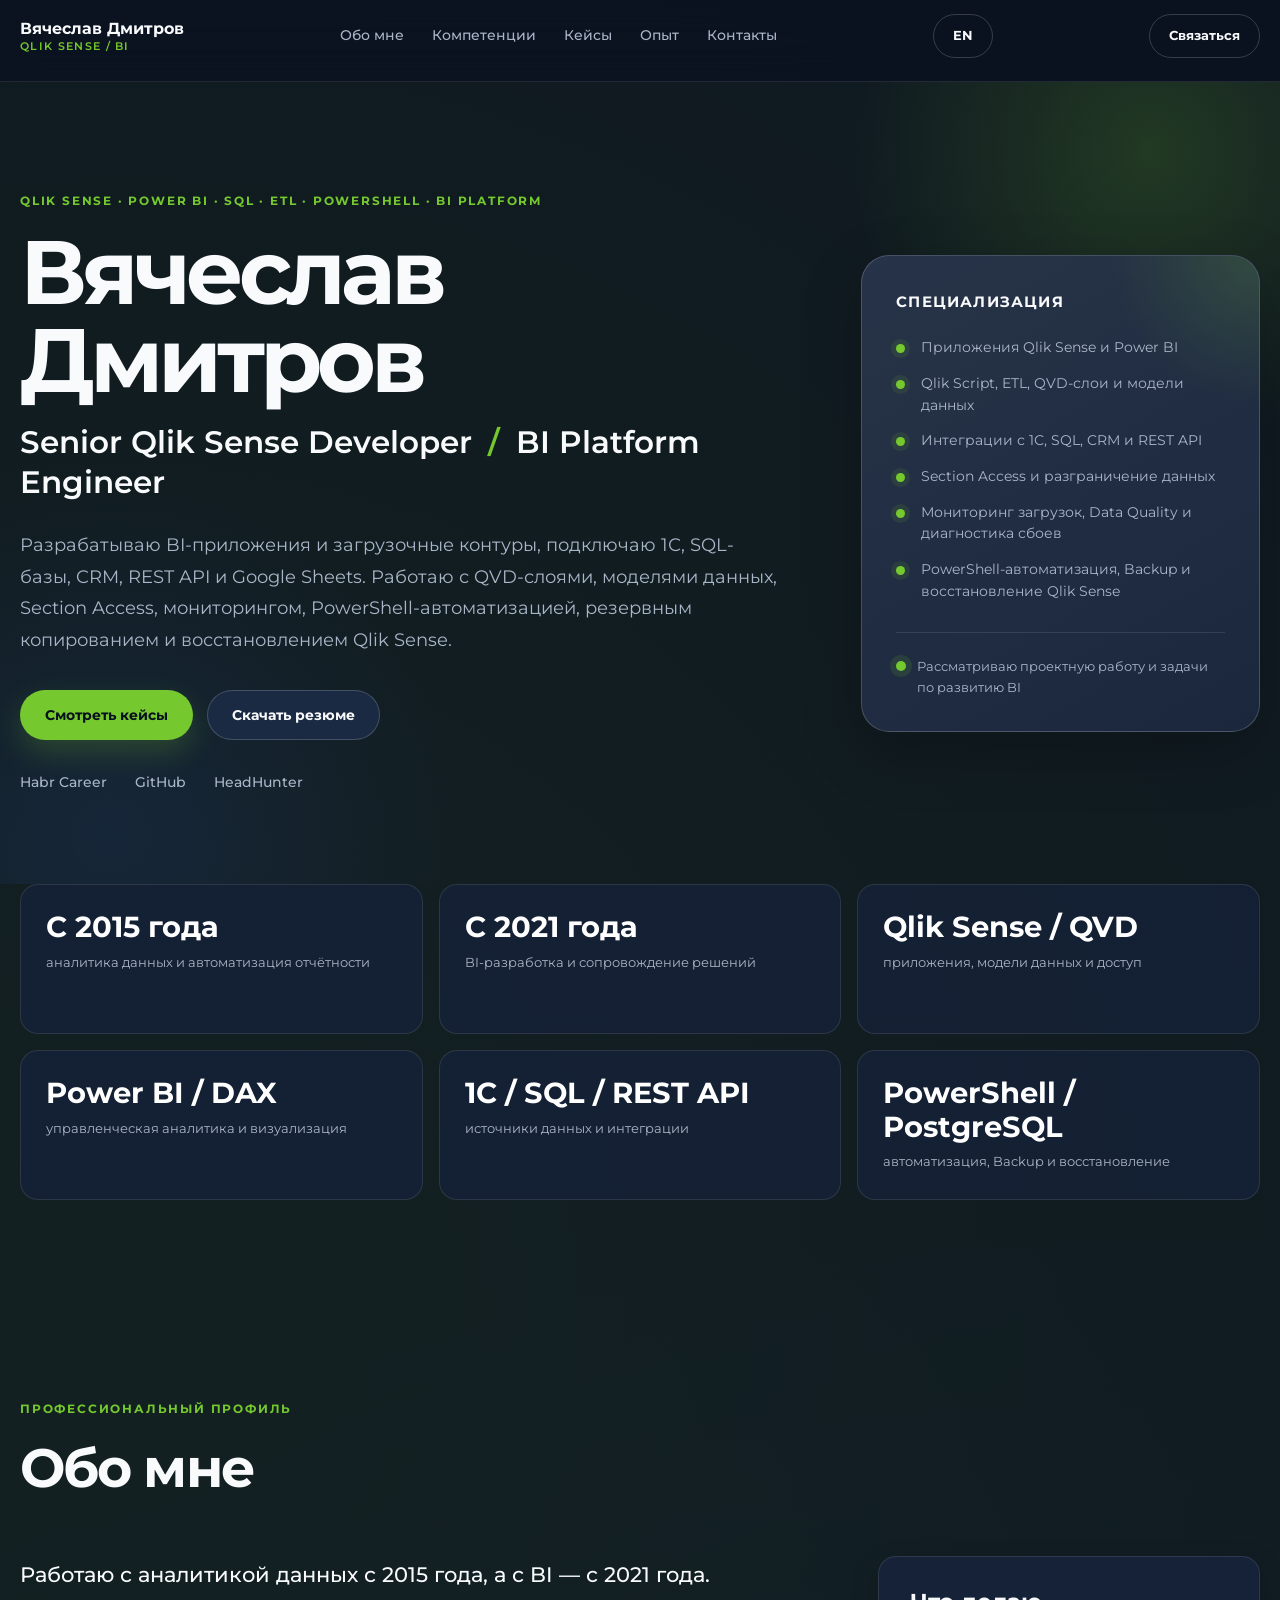
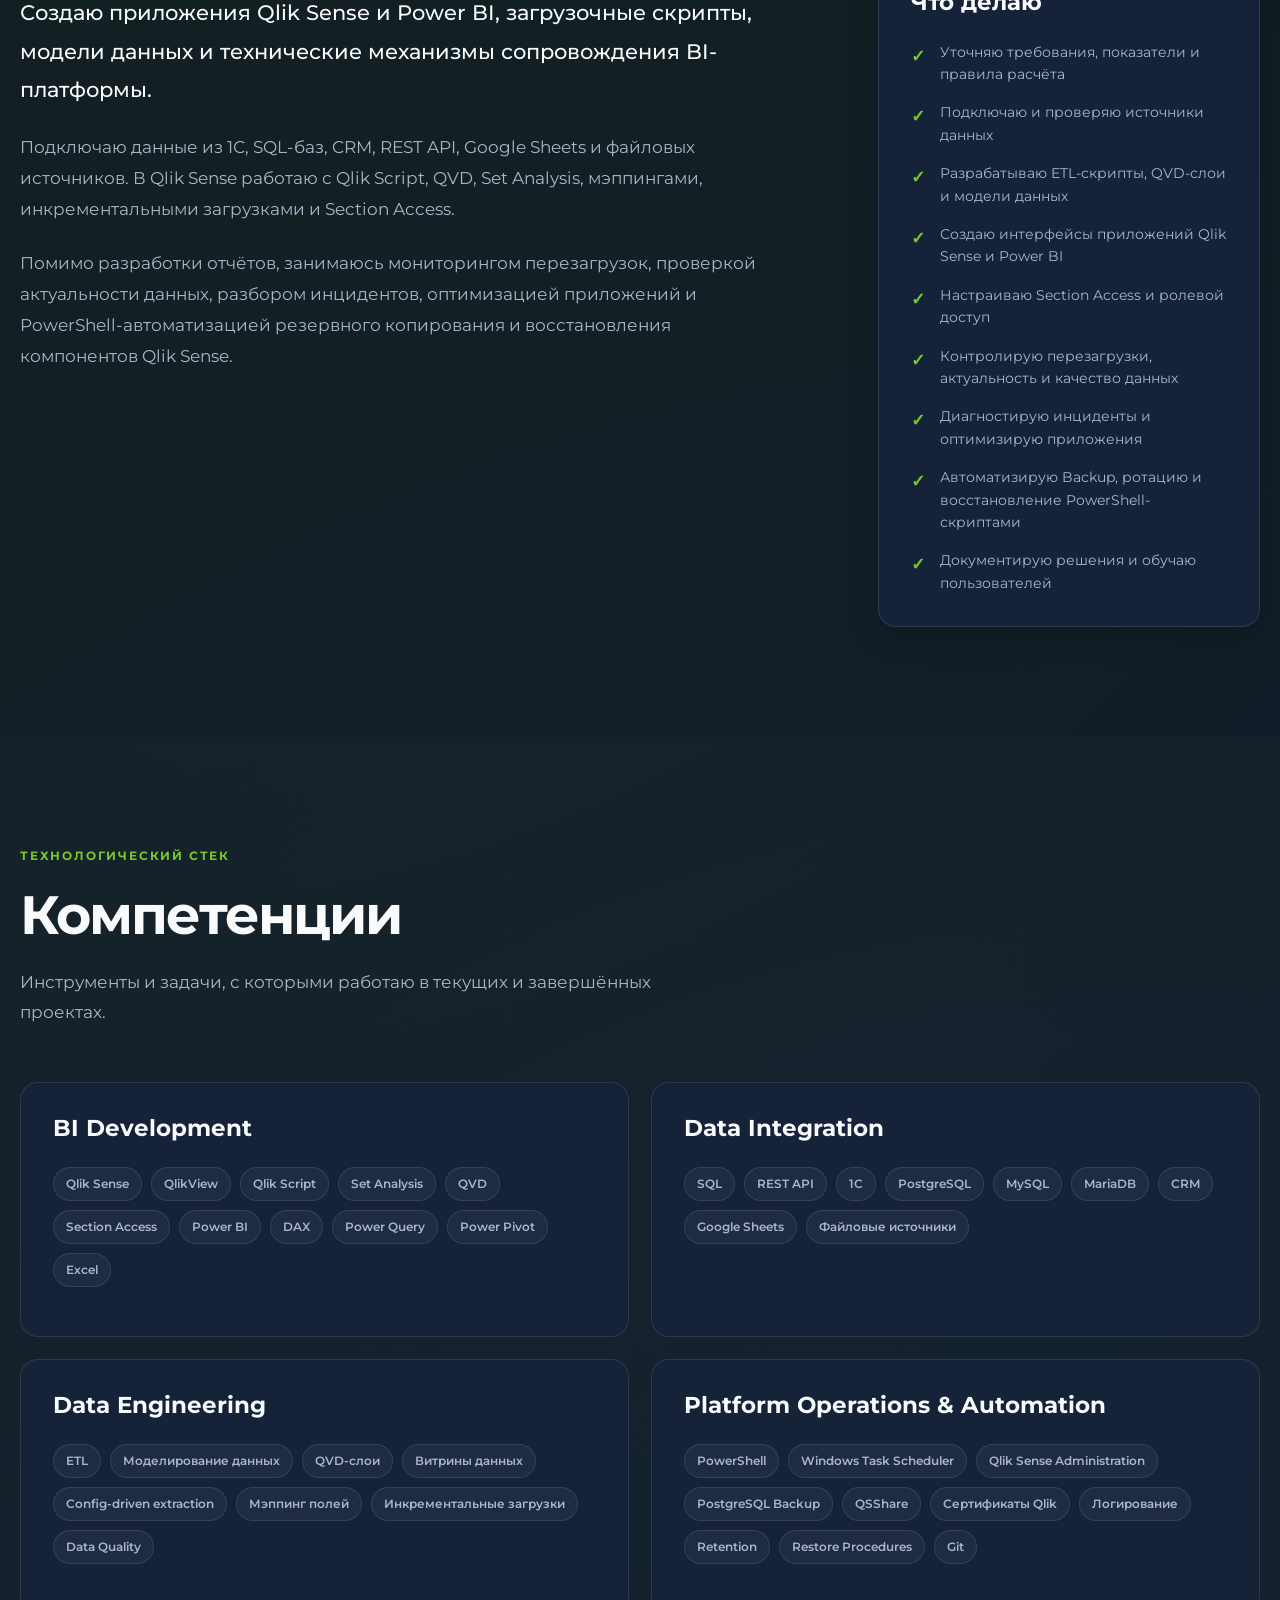
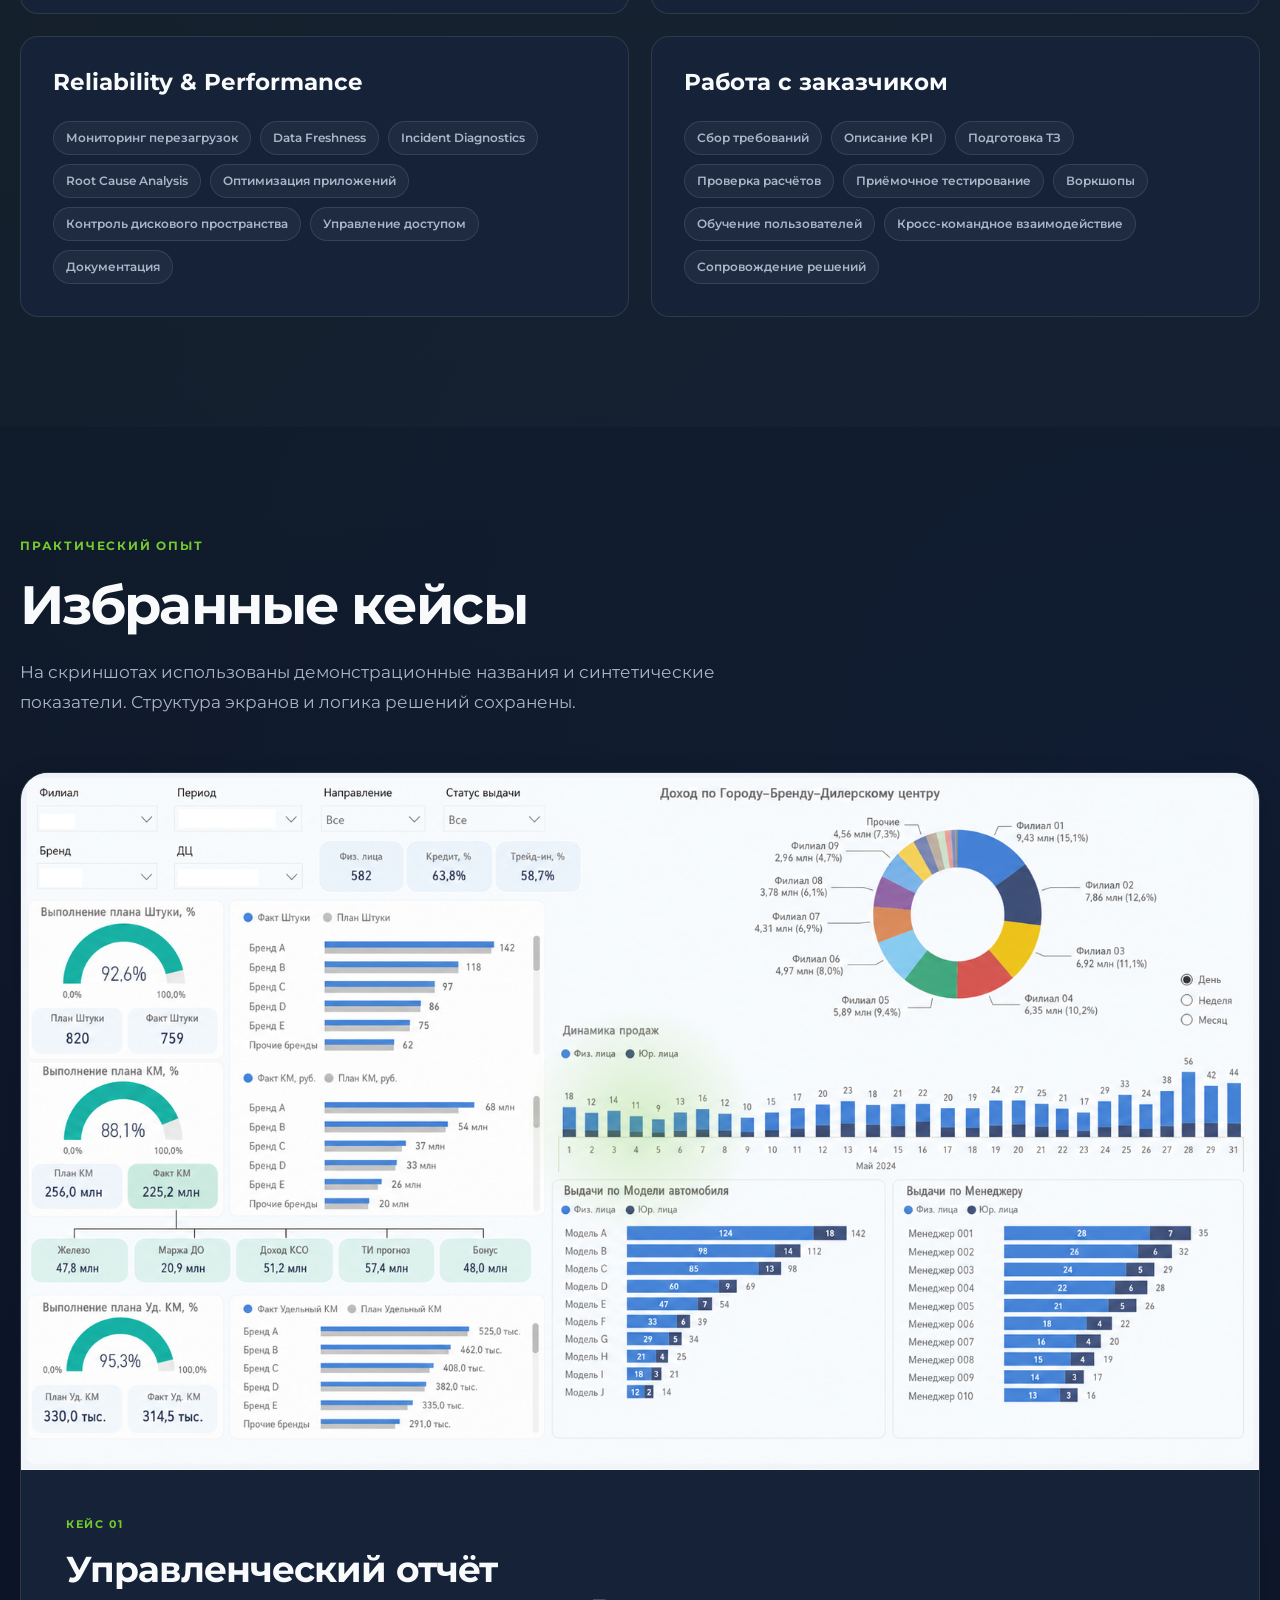
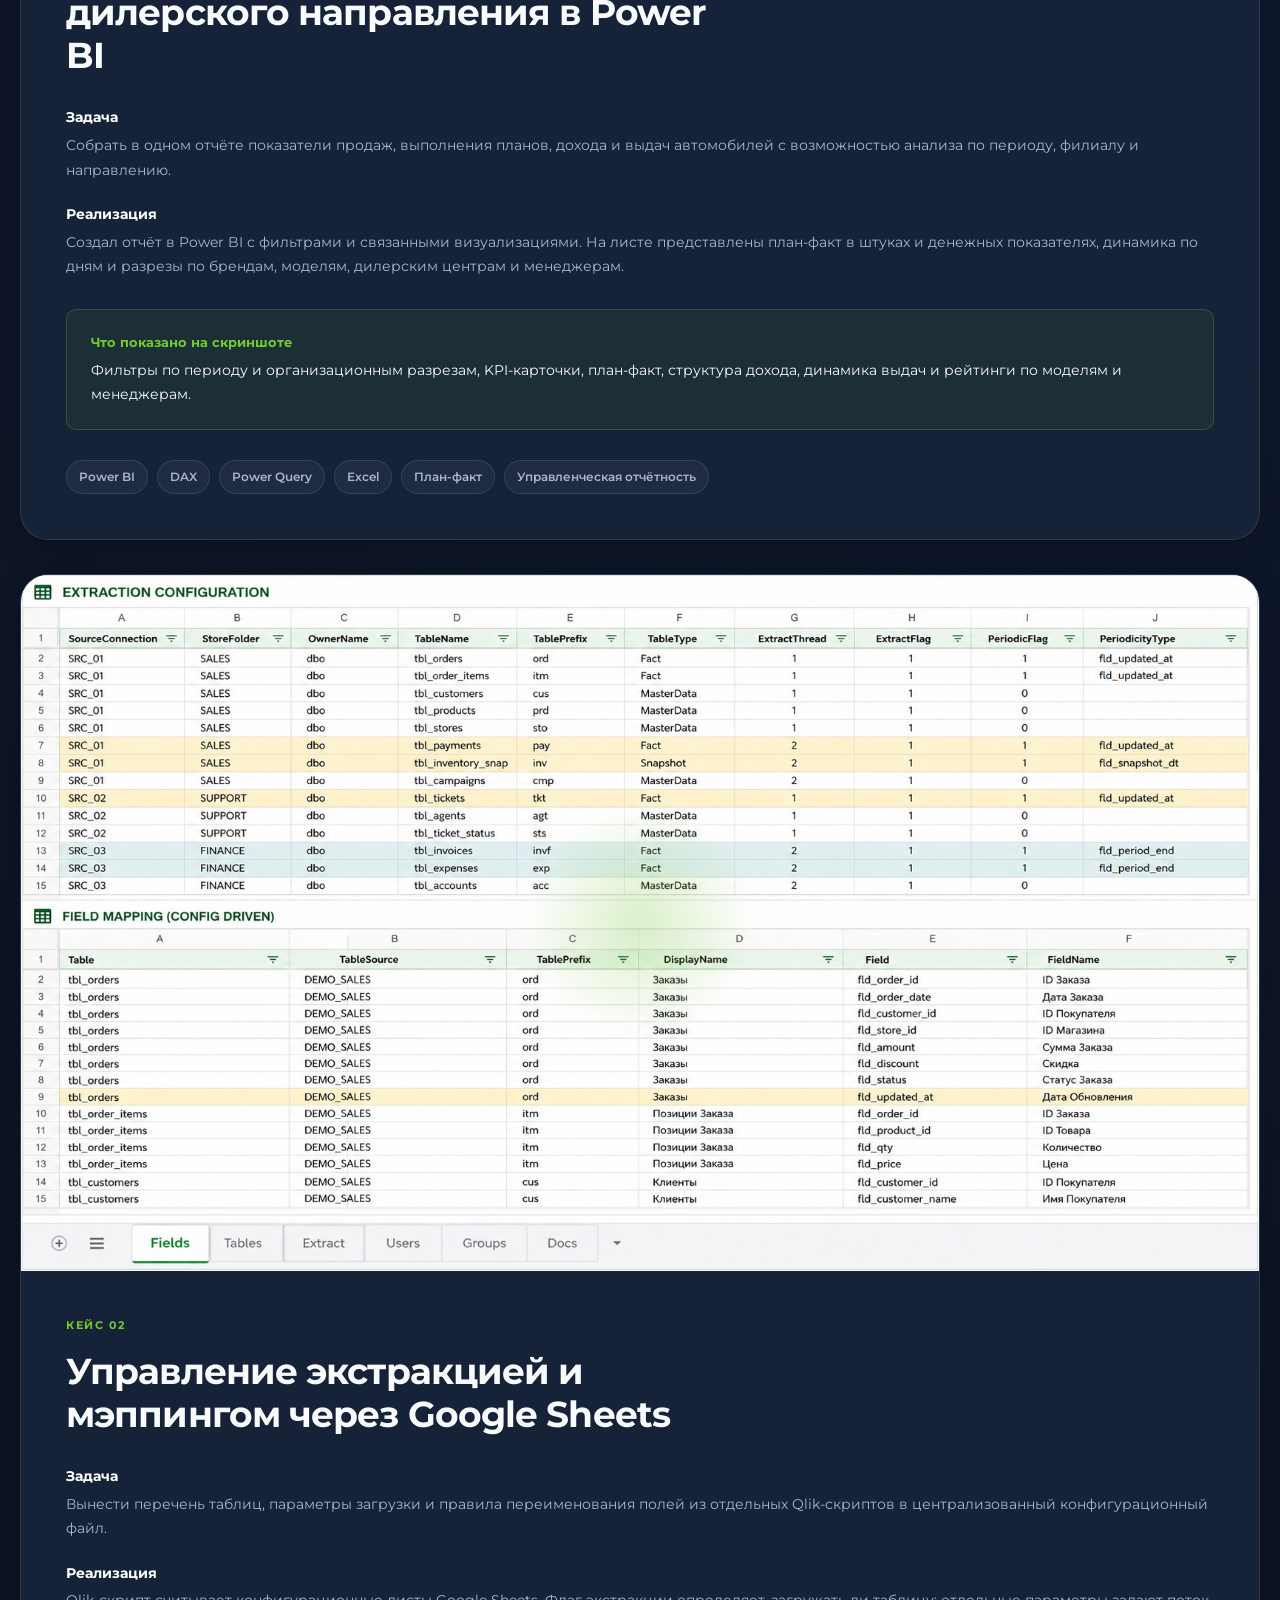
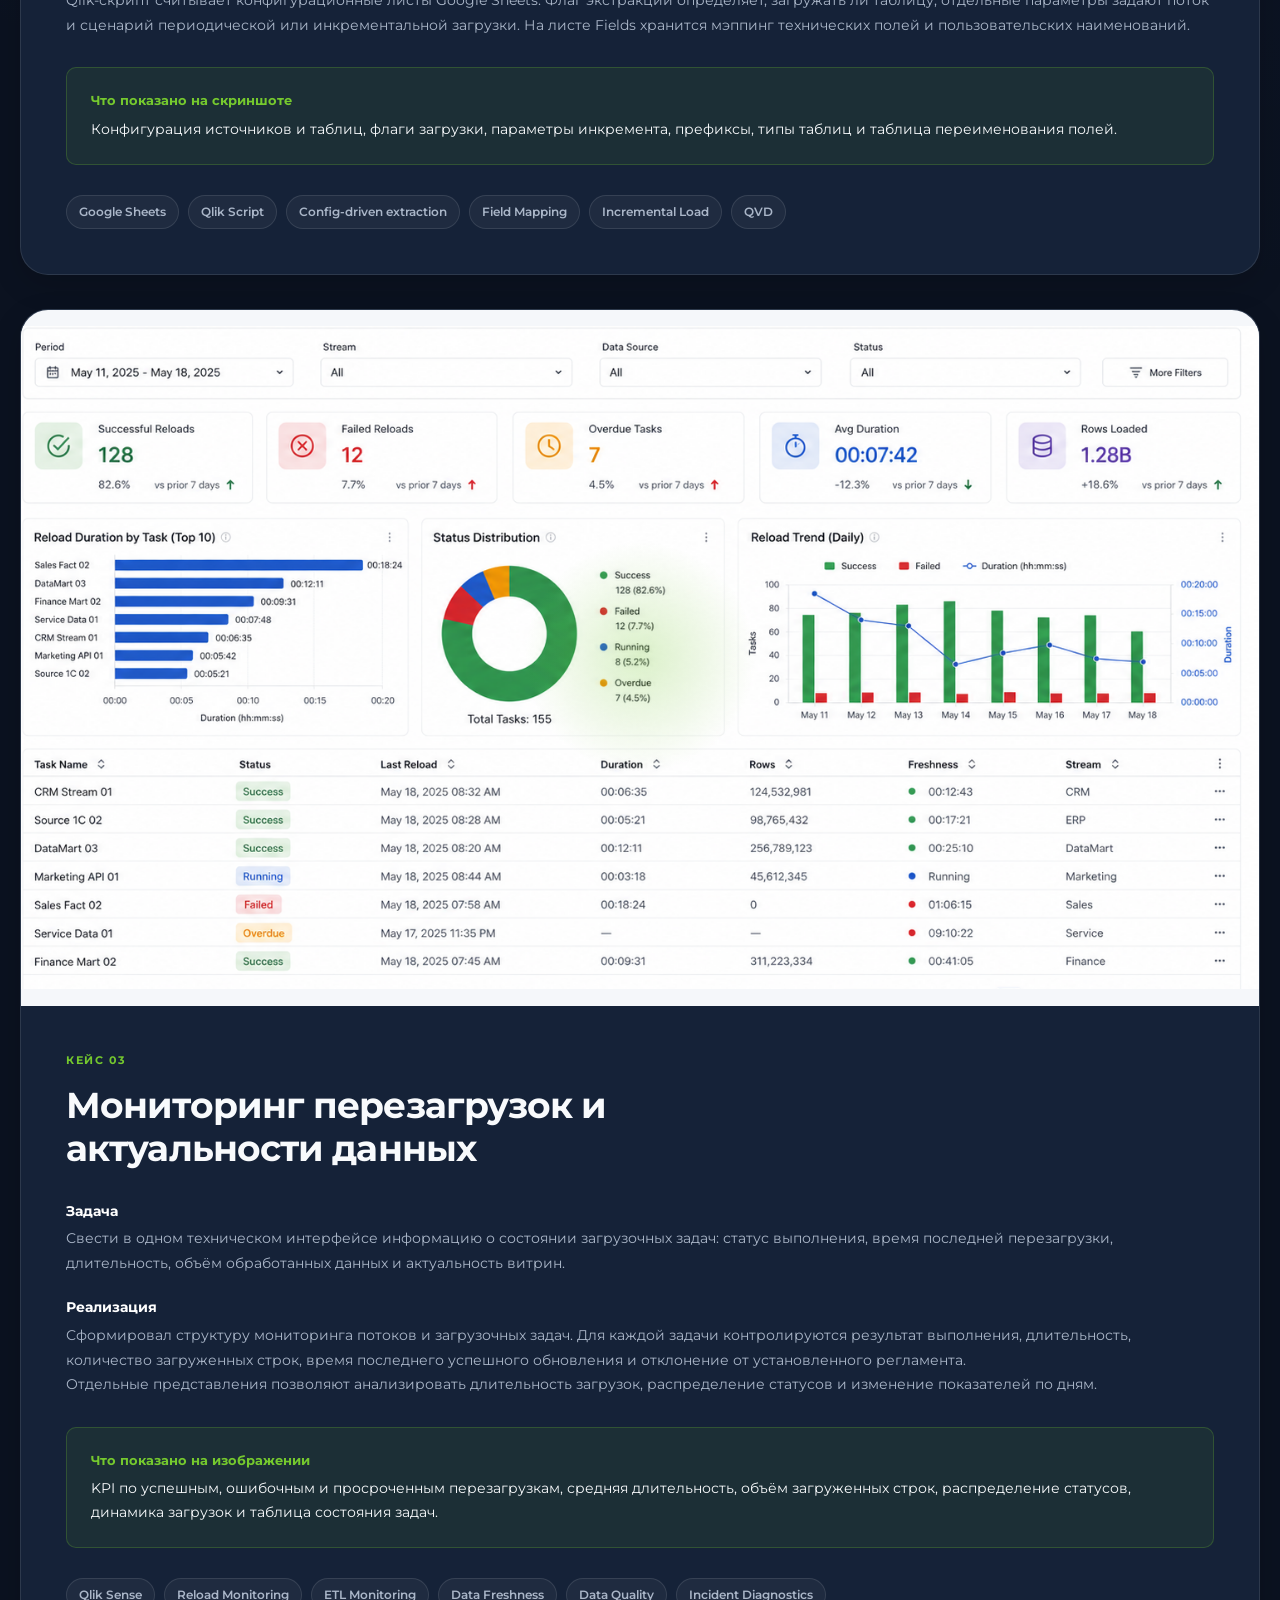
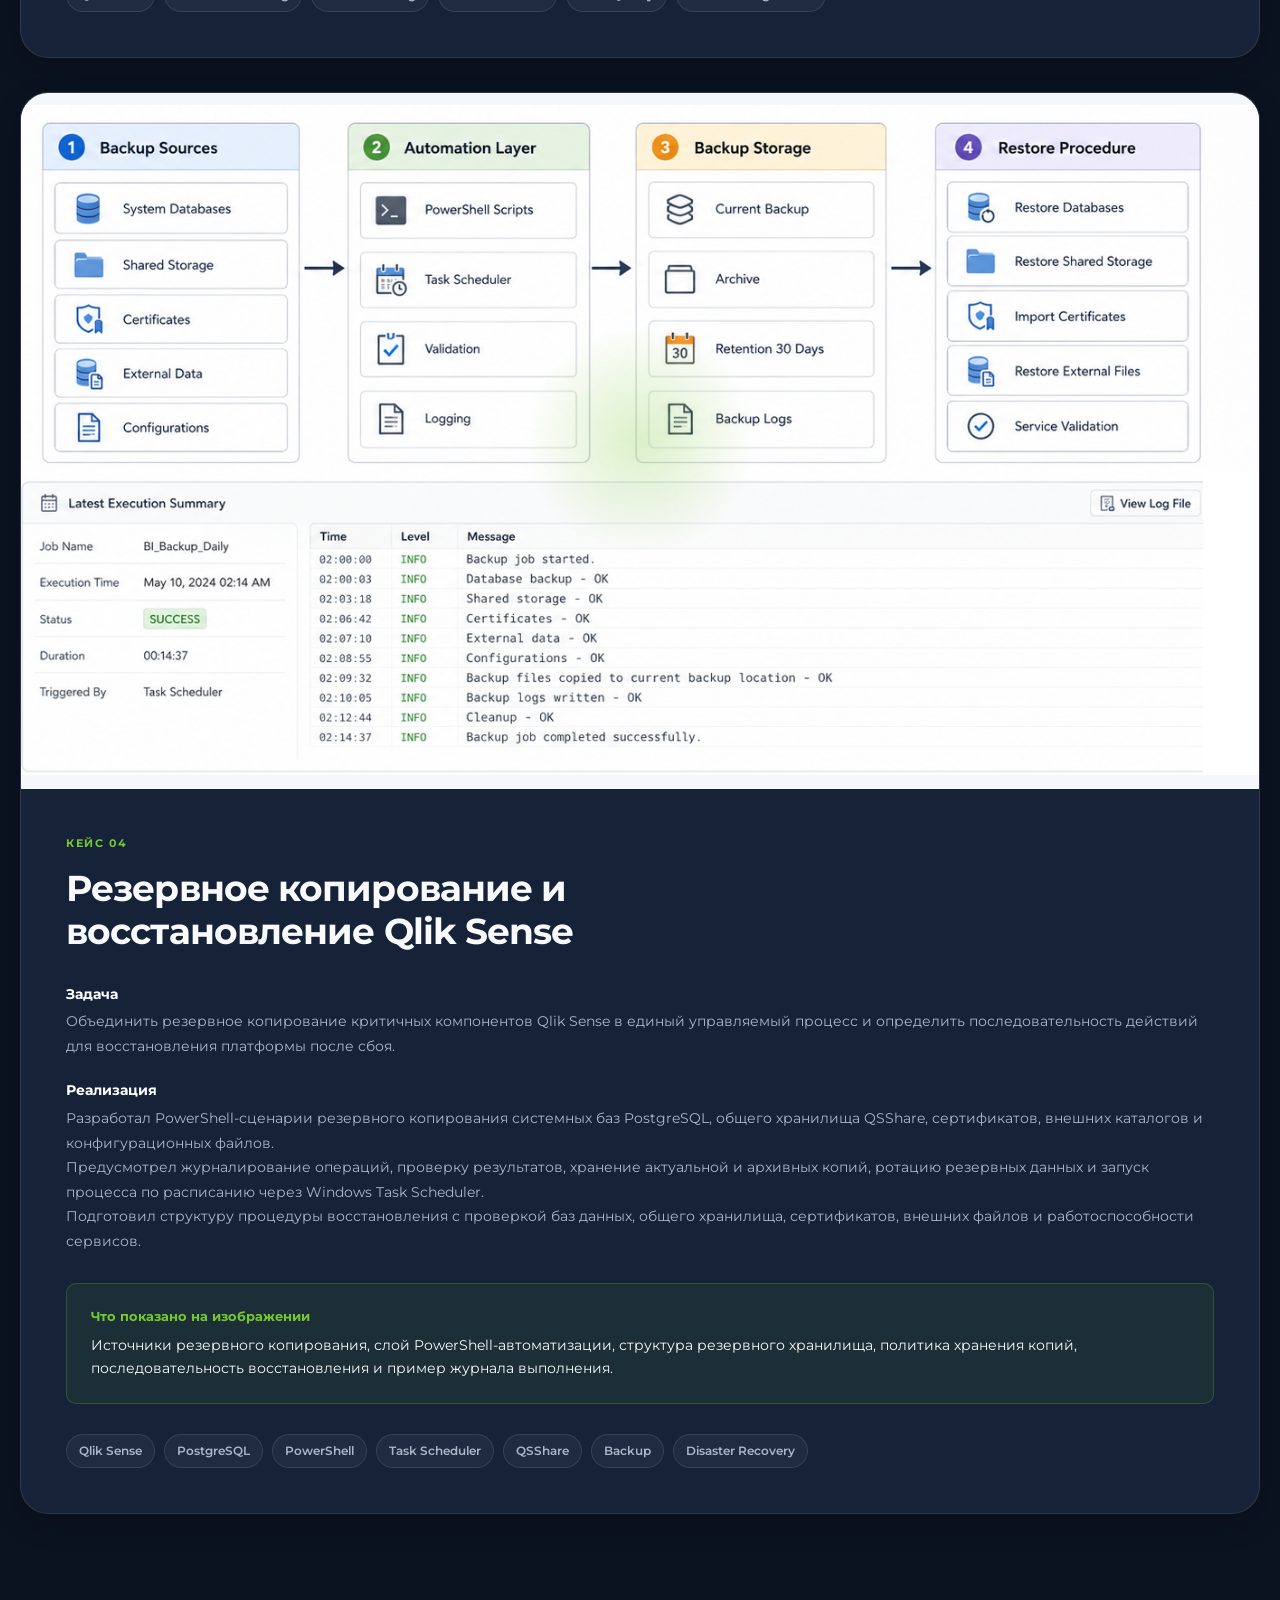
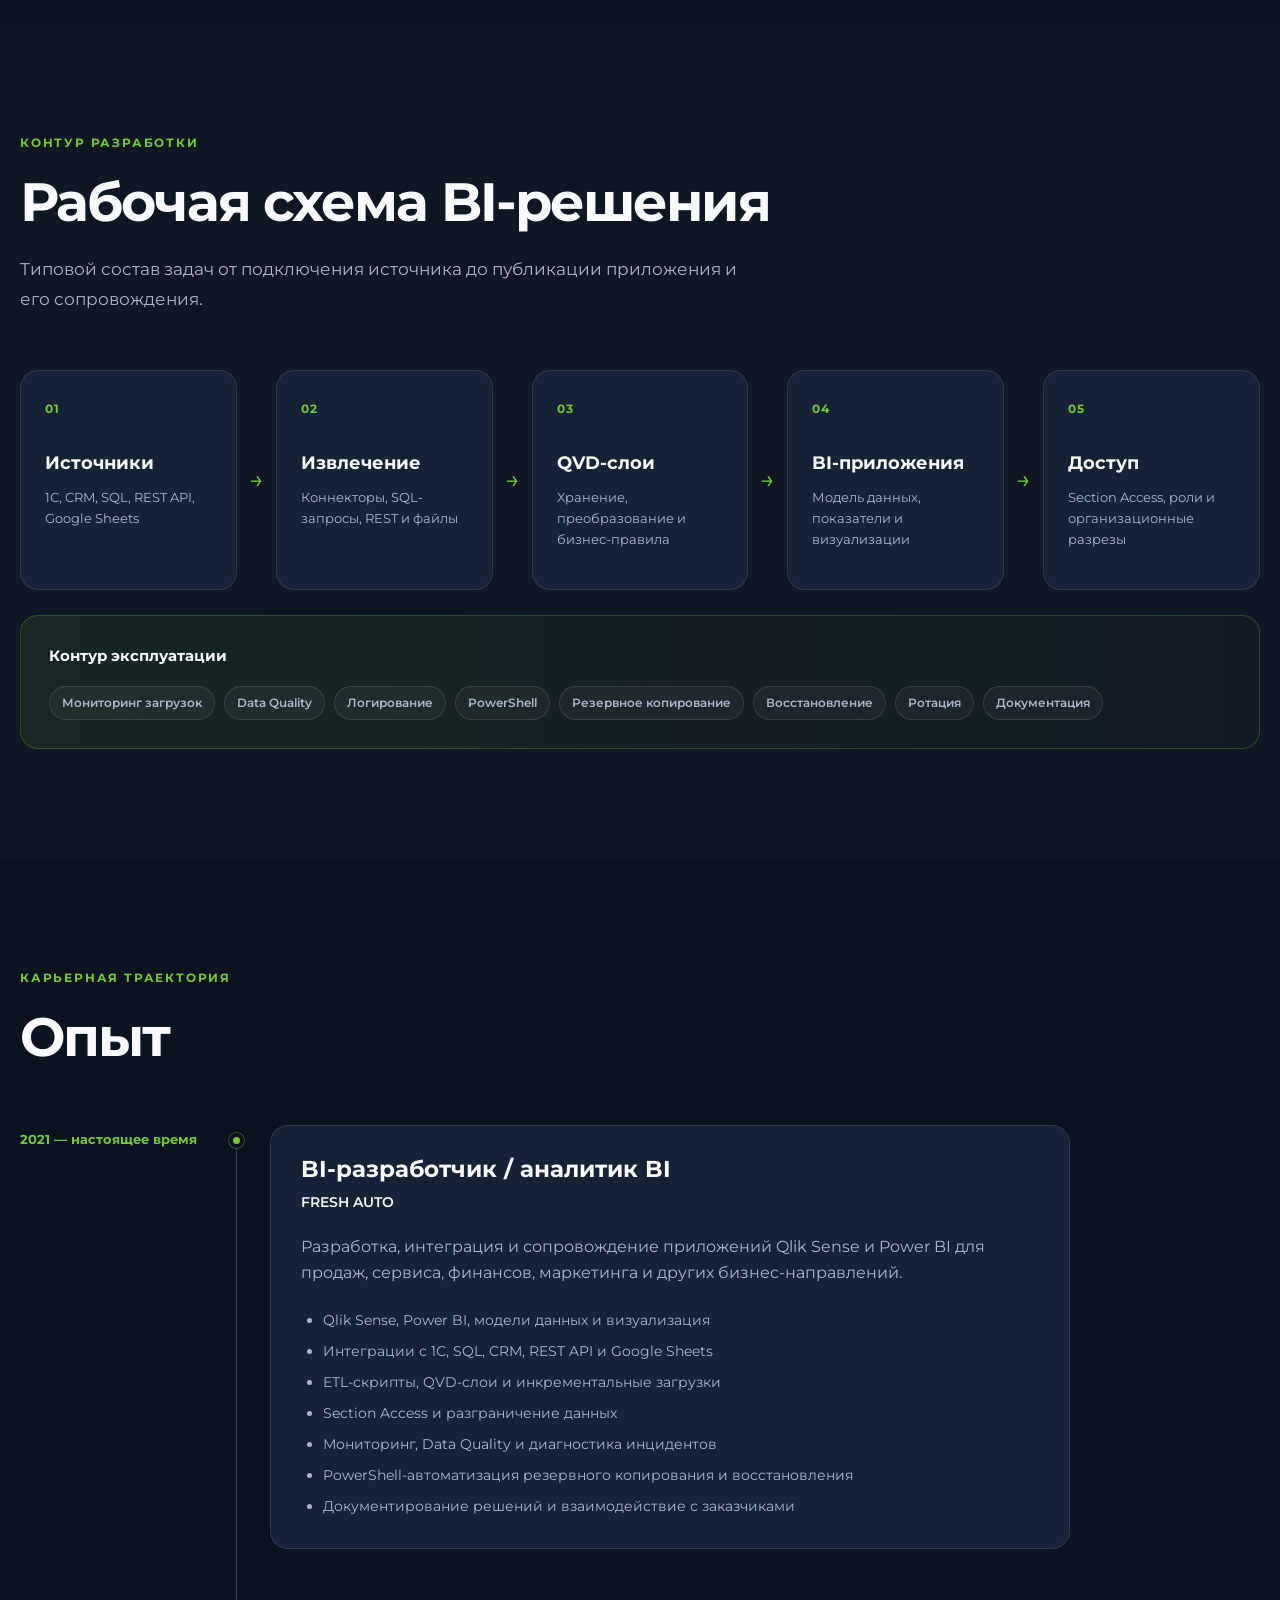
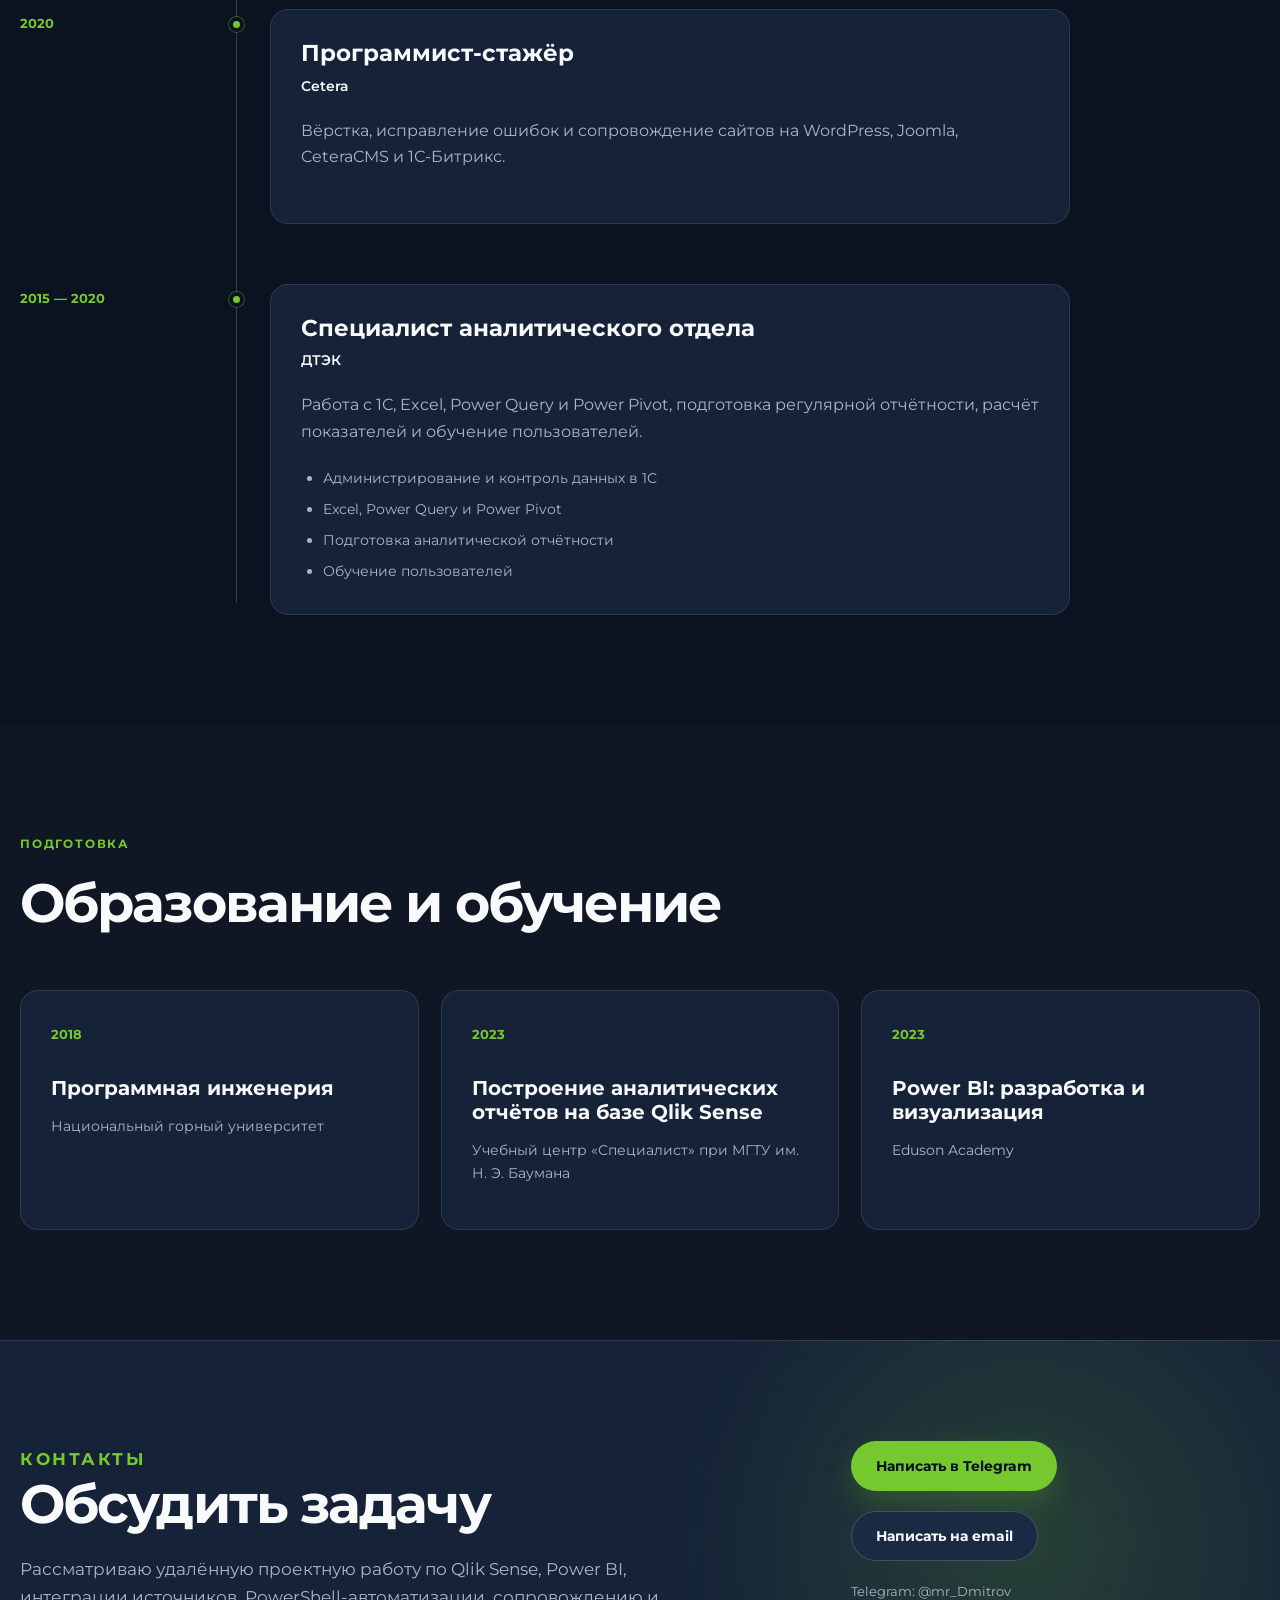
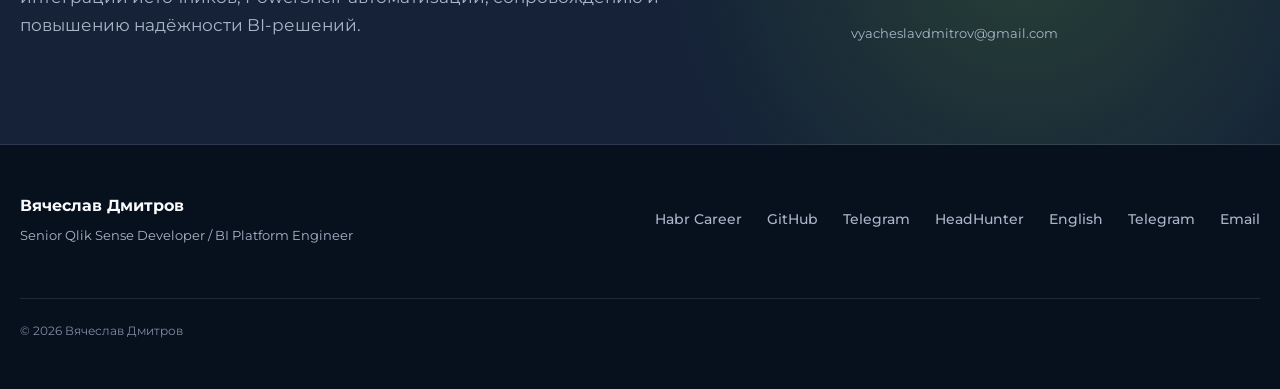
==== commit 74462f28: "Add Telegram contact to Russian portfolio" ====
--- a/index.html
+++ b/index.html
@@ -1034,8 +1034,14 @@
       </p>
      </div>
      <div class="contact-actions">
-      <a class="button button-primary" href="mailto:vyacheslavdmitrov@gmail.com">
+      <a class="button button-primary" href="https://t.me/mr_Dmitrov" rel="noopener noreferrer" target="_blank">
+       Написать в Telegram
+      </a>
+      <a class="button button-secondary" href="mailto:vyacheslavdmitrov@gmail.com">
        Написать на email
+      </a>
+      <a class="contact-email" href="https://t.me/mr_Dmitrov" rel="noopener noreferrer" target="_blank">
+       Telegram: @mr_Dmitrov
       </a>
       <a class="contact-email" href="mailto:vyacheslavdmitrov@gmail.com">
        vyacheslavdmitrov@gmail.com
@@ -1061,11 +1067,17 @@
      <a href="https://github.com/vyacheslavdmitrov" rel="noopener noreferrer" target="_blank">
       GitHub
      </a>
+     <a href="https://t.me/mr_Dmitrov" rel="noopener noreferrer" target="_blank">
+      Telegram
+     </a>
      <a href="https://rostov.hh.ru/resume/9851c2deff0911af680039ed1f31436a314e34" rel="noopener noreferrer" target="_blank">
       HeadHunter
      </a>
      <a href="eng/" hreflang="en" lang="en">
       English
+     </a>
+     <a href="https://t.me/mr_Dmitrov" rel="noopener noreferrer" target="_blank">
+      Telegram
      </a>
      <a href="mailto:vyacheslavdmitrov@gmail.com">
       Email
